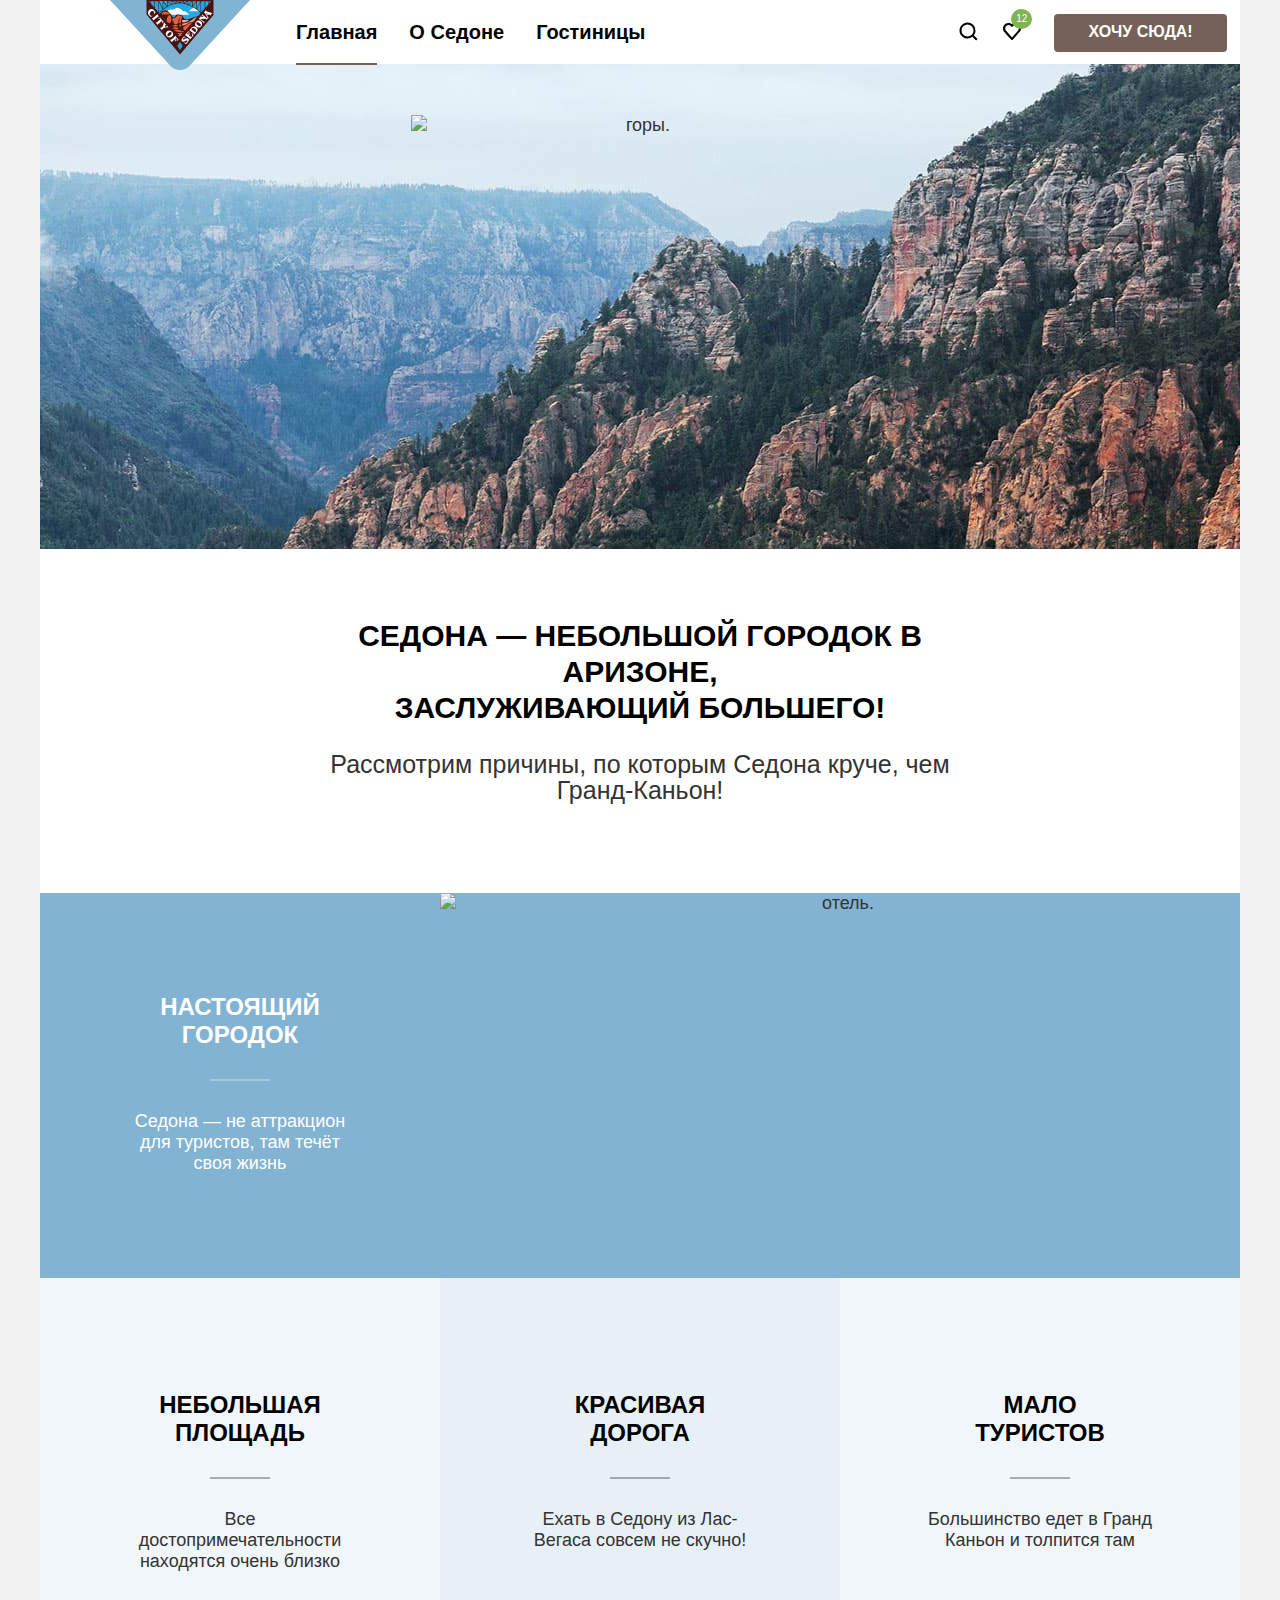
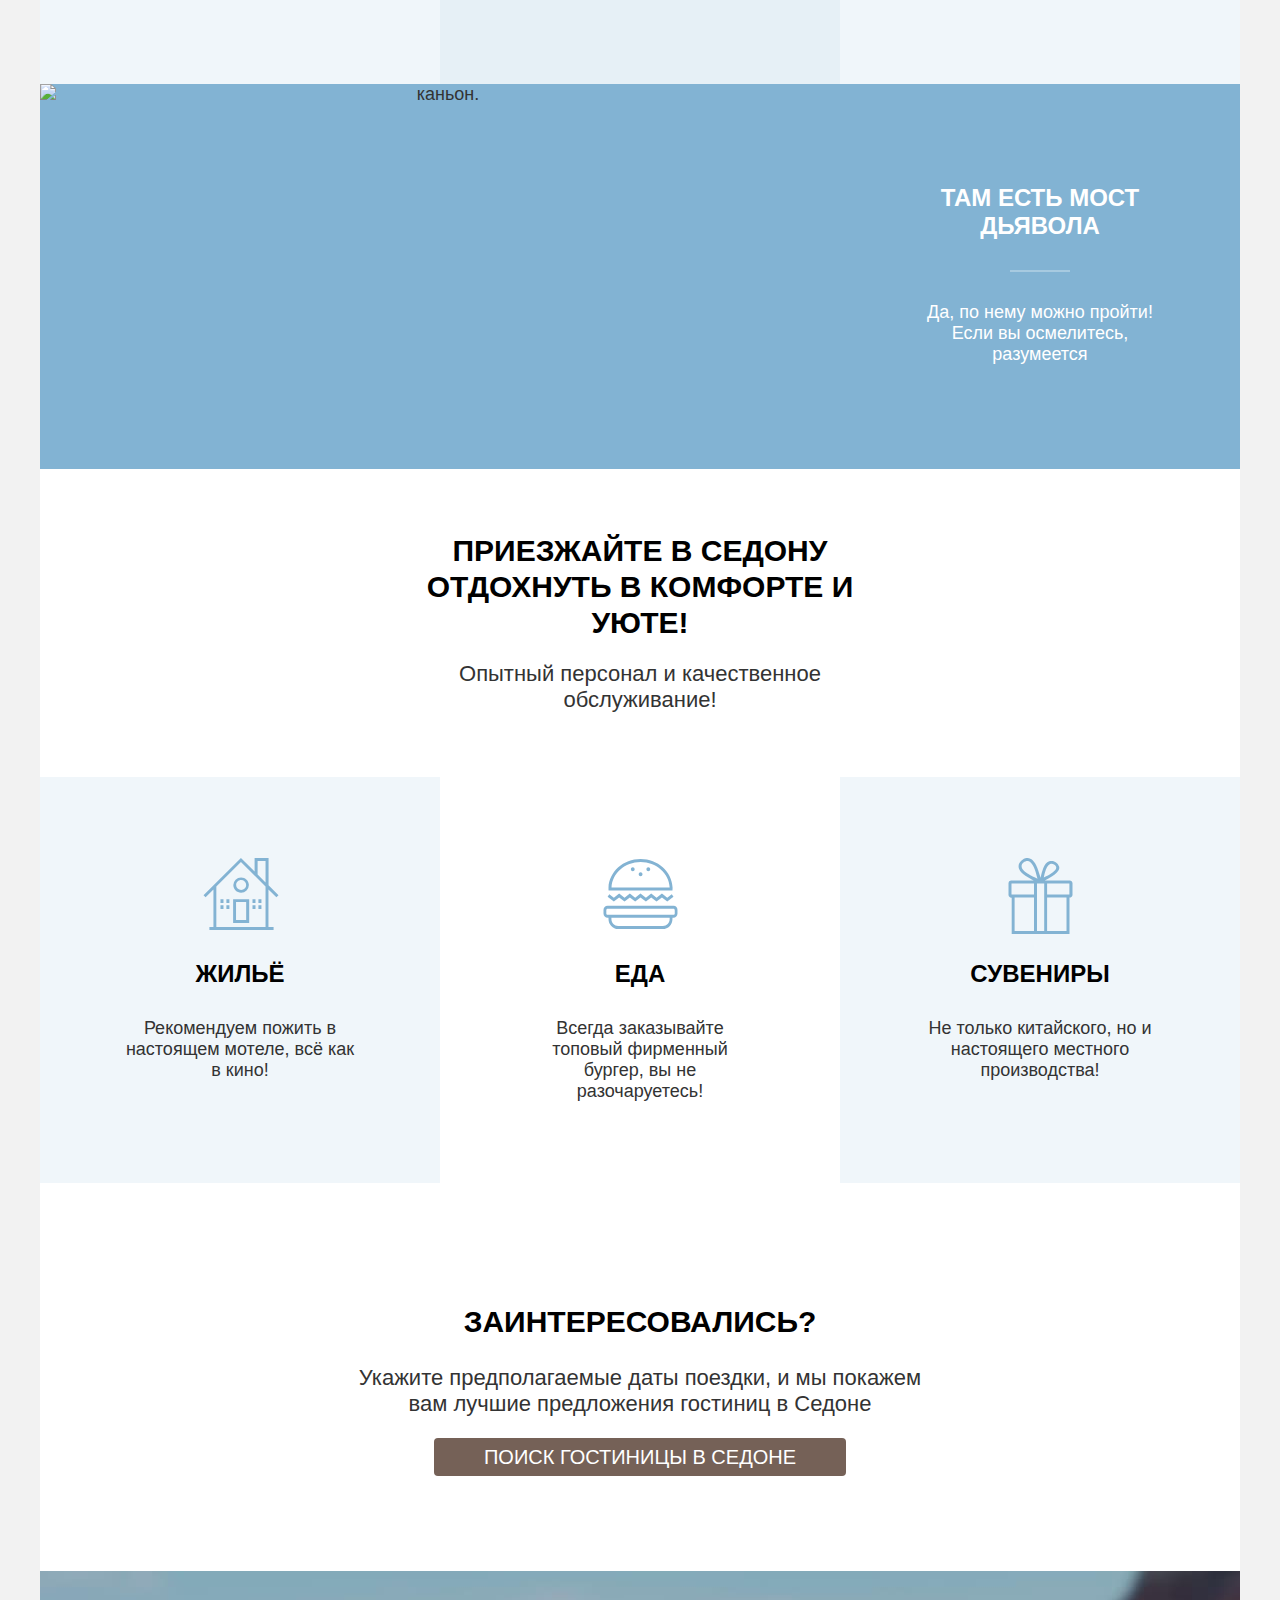
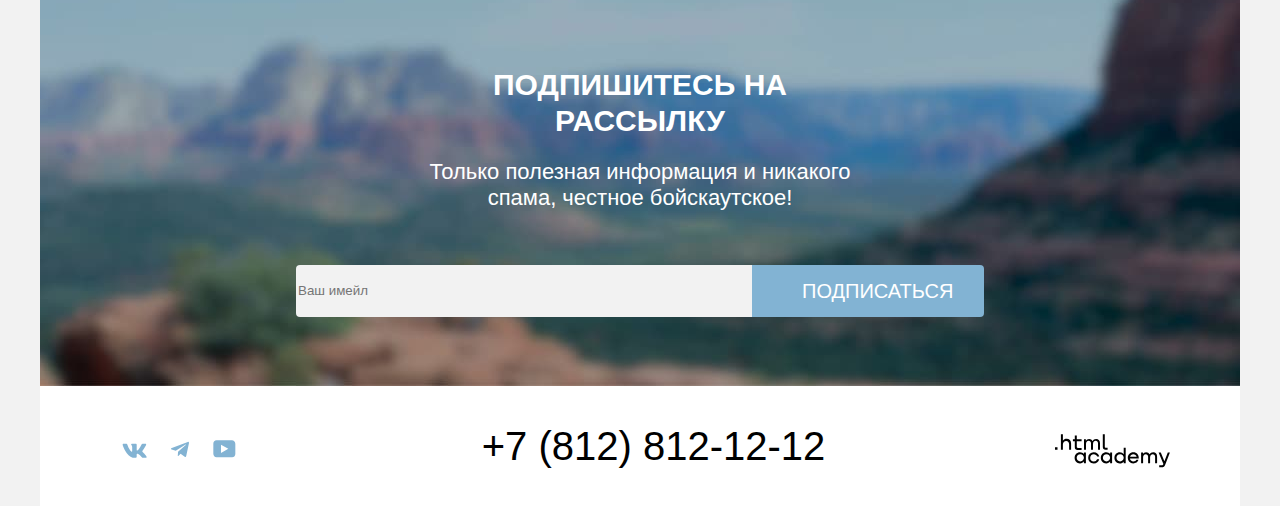
==== index.html @ 6ccff1e2 "закрывает" ====
<!DOCTYPE html>
<html lang="ru">
  <head>
    <meta charset="utf-8">
    <title>Седона</title>
    <link rel="stylesheet" href="styles/styles.css">
  </head>
  <body>
    <div class="content">
      <header class="page-header">
          <a><img class="logo" src="images/logos/logo.svg" width="140" height="70" alt="Логотип Города Седона."></a>
        <nav class="navigation">
          <ul class="navigation-list">
            <li class="navigation-items">
              <a class="navigation-link lefthand">
                Главная
              </a>
            </li>
            <li class="navigation-items">
              <a class="navigation-link" href="#">
                О Седоне
              </a>
            </li>
            <li class="navigation-items">
              <a class="navigation-link" href="catalog.html">
                Гостиницы
              </a>
            </li>
          </ul>
          <ul class="navigation-list navigation-user">
            <li class="navigation-items">
              <a class="navigation-link" href="#">
                <span class="visually-hidden">
                Поиск.
              </span>
              </a>
            </li>
            <li class="navigation-items navigation-like">
              <a class="navigation-link" href="#">
                <span class="visually-hidden">
                Лайки.
              </span>
              </a>
            </li>
            <li class="navigation-items">
              <a class="want navigation-link btn" href="#">
                Хочу сюда!
              </a>
            </li>
          </ul>
        </nav>
      </header>
      <main class="main-container main-index">
        <section class="about">
        <h1 class="visually-hidden">Добро пожаловать в "Седону"</h1>
        <img class="welcome" src="images/welcome.svg" width="458" height="352" alt="горы.">
        </section>
        <section class="advantages">
          <h2 class="visually-hidden">Преимущества</h2>
          <p class="remake">Седона — небольшой городок в Аризоне,<br>
          заслуживающий большего!</p>
          <p class="gray">Рассмотрим причины, по которым Седона круче, чем Гранд-Каньон!</p>
          <!--приемущества-->
          <ul class="advantages-list">
            <li class="advantages-item turquoise-advantages-item">
              <div class="index-image">
                <h3 class="advantages-title turquoise-advantages-title">Настоящий городок</h3>
                <p class="advantages-description turquoise-advantages-description">Седона — не аттракцион для туристов, там течёт своя жизнь</p>
              </div>
              <img class="picture" src="images/hotels/photo-1.jpg" width="800" height="385" alt="отель.">
            </li>
            <li class="advantages-item blue-advantages-item">
                <h3 class="advantages-title light-advantages-title">Небольшая площадь</h3>
                <p class="advantages-description center-advantages-description">Все достопримечательности находятся очень близко</p>
            </li>
            <li class="advantages-item center-advantages-item">
                <h3 class="advantages-title light-advantages-title">Красивая дорога</h3>
                <p class="advantages-description center-advantages-description">Ехать в Седону из Лас-Вегаса совсем не скучно!</p>
            </li>
            <li class="advantages-item blue-advantages-item">
                <h3 class="advantages-title light-advantages-title">Мало туристов</h3>
                <p class="advantages-description center-advantages-description">Большинство едет в Гранд Каньон и толпится там</p>
            </li>
            <li class="advantages-item turquoise-advantages-item">
              <img class="picture" src="images/canyon.jpg" width="800" height="385" alt="каньон.">
              <div class="index-image">
                <h3 class="advantages-title turquoise-advantages-title">Там есть мост дьявола</h3>
                <p class="advantages-description turquoise-advantages-description">Да, по нему можно пройти! Если вы осмелитесь, разумеется</p>
            </div>
            </li>
            <li class="lover-advantages-item">
                <h3 class="advantages-title lover-advantages-title">Приезжайте в Седону отдохнуть в комфорте и уюте!</h3>
                <p class="advantages-description lover-advantages-description">Опытный персонал и качественное обслуживание!</p>
            </li>
        </ul>
        <!--особенности-->
        <ul class="features">
          <li class="features-item edges-features-item">
              <h2 class="features-title">Жильё</h2>
              <p class="features-description">Рекомендуем пожить в настоящем мотеле,
                всё как в кино!</p>
          </li>
          <li class="features-item food-features-item">
              <h2 class="features-title food-features-title">Еда</h2>
              <p class="features-description food-features-description">Всегда заказывайте
                топовый фирменный бургер, вы не разочаруетесь!</p>
          </li>
          <li class="features-item edges-features-item">
              <h2 class="features-title">Сувениры</h2>
              <p class="features-description">Не только китайского,
                но и настоящего местного производства!</p>
          </li>
        </ul>
      </section>
      <!--сервис-->
      <section class="services">
        <div class="interested">
          <h2 class="services-title">Заинтересовались?</h2>
          <p class="services-text">Укажите предполагаемые даты поездки, и мы покажем вам лучшие предложения гостиниц в Седоне</p>
          <a class="services-link-botton btn" href="#">ПОИСК ГОСТИНИЦЫ В седоне</a>
        </div>
      </section>
      <section class="subscribe">
        <h2 class="subscribe-title"> Подпишитесь на рассылку</h2>
        <p class="subscribe-item">Только полезная информация и никакого спама, честное бойскаутское!</p>
        <form class="subscribe-form" action="https://echo.htmlacademy.ru/" method="post">
          <input class="box" type="email" id="email-field" name="subscribe-name" placeholder="Ваш имейл">
          <button class="button-email-btn" type="submit"><span class="email-btn-text">Подписаться</span></button>
        </form>
      </section>
      </main>
      <!--подвал-->
      <footer class="page-footer">
          <section class="footer-socials">
            <h2 class="visually-hidden">социальные сети</h2>
            <ul class="footer-socials-list">
              <li class="footer-socials-item">
                <a class="footer-socials-link" href="https://vk.com/htmlacademy">
                  <svg class="socials-icon" aria-hidden="true" focusable="false" xmlns="http://www.w3.org/2000/svg" width="25" height="15" fill="#83B3D3"><path fill-rule="evenodd" d="M24.12 1.8c.16-.54 0-.94-.8-.94H20.7c-.67 0-.98.34-1.15.73 0 0-1.33 3.2-3.22 5.27-.61.6-.9.8-1.23.8-.16 0-.41-.2-.41-.75v-5.1c0-.66-.19-.95-.74-.95H9.82c-.42 0-.67.3-.67.59 0 .62.95.76 1.04 2.51v3.8c0 .83-.15.98-.48.98-.9 0-3.06-3.2-4.34-6.88-.25-.72-.5-1-1.18-1H1.57c-.75 0-.9.34-.9.73 0 .68.89 4.07 4.14 8.55 2.17 3.06 5.23 4.72 8 4.72 1.68 0 1.88-.37 1.88-1v-2.32c0-.74.16-.88.7-.88.38 0 1.05.19 2.6 1.66 1.79 1.75 2.08 2.54 3.08 2.54h2.63c.75 0 1.12-.37.9-1.1-.23-.72-1.08-1.77-2.2-3.02-.62-.71-1.54-1.48-1.82-1.86-.39-.5-.28-.71 0-1.15 0 0 3.2-4.42 3.54-5.93Z" clip-rule="evenodd"/></svg>
                  <span class="visually-hidden">Вконтакте.</span>
                </a>
              </li>
              <li class="footer-socials-item">
                <a class="footer-socials-link" href="https://t.me/htmlacademy">
                  <svg class="socials-icon" aria-hidden="true" xmlns="http://www.w3.org/2000/svg" width="18" height="17" fill="#83B3D3"><path d="M16.79.96.84 7.1c-1.09.44-1.08 1.05-.2 1.32l4.1 1.28 9.47-5.98c.44-.27.85-.13.52.17l-7.68 6.93-.28 4.22c.41 0 .6-.2.83-.41l1.99-1.94 4.13 3.06c.77.42 1.31.2 1.5-.71l2.72-12.8c.28-1.1-.43-1.61-1.16-1.28Z"/></svg>
                  <span class="visually-hidden">Твиттер.</span>
                </a>
              </li>
              <li class="footer-socials-item">
                <a class="footer-socials-link" href="https://www.youtube.com/user/htmlacademyru">
                  <svg class="socials-icon" aria-hidden="true" xmlns="http://www.w3.org/2000/svg" width="23" height="18" fill="#83B3D3"><path d="M18.94.36H3.51C1.65.36.33 1.95.33 3.76v10.09c0 1.91 1.32 3.5 3.18 3.5h15.65c1.64 0 3.17-1.59 3.17-3.4V3.76c-.22-1.8-1.53-3.4-3.39-3.4ZM7.99 12.89V4.82l7.34 4.04-7.34 4.03Z"/></svg>
                  <span class="visually-hidden">Youtube.</span>
                </a>
              </li>
            </ul>
          </section>
          <section class="footer-contacts">
            <h2 class="visually-hidden">Контакты</h2>
            <address class="footer-contacts-phone-address">
              <a class="footer-contacts-phone" href="tel:+78128121212">+7 (812) 812-12-12</a>
            </address>
            <a class="footer-contacts-link" href="https://htmlacademy.ru/">
              <svg class="footer-logo" aria-hidden="true xmlns="http://www.w3.org/2000/svg" width="115" height="34" fill="#000"><path d="M0 13.26v2.6h2.5v-2.6H0Zm11.6-8.4c-1.6 0-2.8.7-3.6 1.7h-.1V.36h-2v15.5h2v-5.3c0-2.1 1.3-3.6 3.3-3.6 1.8 0 2.9 1.4 2.9 3.2v5.7h2v-6.1c.1-3-1.8-4.9-4.5-4.9Zm15 .3h-4.8v-3.7h-2v3.8h-1.9v2h1.9v6c0 1.7 1 2.7 2.7 2.7h4.1v-2h-3.7c-.7 0-1.1-.4-1.1-1.1v-5.7h4.8v-2Zm14.5-.2c-1.6 0-2.9.8-3.5 2.1h-.1c-.6-1.2-1.8-2.1-3.4-2.1-1.4 0-2.5.8-3.1 1.8h-.1v-1.6H29v10.6h2v-5.4c0-2 1-3.5 2.6-3.5 1.5 0 2.4 1 2.4 2.6v6.3h2v-5.6c0-2.4 1.4-3.3 2.6-3.3 1.5 0 2.4 1 2.4 2.6v6.3h2v-6.5c.1-2.5-1.4-4.3-3.9-4.3Zm6.7 8.1c0 1.7 1 2.7 2.8 2.7h2v-2h-1.7c-.7 0-1.1-.4-1.1-1.1V.36h-2v12.7Zm-18.9 7c-.9-1.1-2.2-1.8-3.9-1.8-3.1 0-5.4 2.3-5.4 5.6s2.3 5.6 5.4 5.6c1.8 0 3-.8 3.8-1.9h.1v1.6h2v-10.6h-2v1.5Zm-3.6 7.4c-2.2 0-3.6-1.6-3.6-3.6s1.4-3.6 3.6-3.6 3.6 1.6 3.6 3.6c0 1.9-1.4 3.6-3.6 3.6Zm18.9-5.1c-.5-2.4-2.6-4.1-5.4-4.1a5.4 5.4 0 0 0-5.6 5.6c0 3.1 2.2 5.6 5.6 5.6 2.8 0 4.9-1.8 5.4-4.2h-2.1a3.4 3.4 0 0 1-3.3 2.3c-2.2 0-3.6-1.6-3.6-3.6s1.4-3.6 3.6-3.6c1.6 0 2.8 1 3.3 2.2h2.1v-.2Zm10.9-2.3c-.9-1.1-2.2-1.8-3.9-1.8-3.1 0-5.4 2.3-5.4 5.6s2.3 5.6 5.4 5.6c1.8 0 3-.8 3.8-1.9h.1v1.6h2v-10.6h-2v1.5Zm-3.6 7.4c-2.2 0-3.6-1.6-3.6-3.6s1.4-3.6 3.6-3.6 3.6 1.6 3.6 3.6c0 1.9-1.5 3.6-3.6 3.6Zm17.2-7.3c-.9-1.1-2.2-1.9-3.9-1.9-3.1 0-5.4 2.3-5.4 5.6s2.2 5.6 5.4 5.6c1.7 0 3-.8 3.8-1.8h.1v1.5h2v-15.4h-2v6.4Zm-3.6 7.3c-2.2 0-3.6-1.6-3.6-3.6s1.4-3.6 3.6-3.6 3.6 1.6 3.6 3.6c-.1 2-1.5 3.6-3.6 3.6Zm13.2-9.2c-3.3 0-5.5 2.5-5.5 5.6 0 3 2.1 5.6 5.5 5.6 2.5 0 4.5-1.3 5.2-3.6h-2.1c-.5 1-1.6 1.6-3 1.6-1.9 0-3.3-1.3-3.4-2.9h8.8c.2-3.6-2-6.3-5.5-6.3Zm0 1.9c1.7 0 3 1 3.3 2.6h-6.5c.3-1.5 1.5-2.6 3.2-2.6Zm19.9-1.9c-1.6 0-2.9.8-3.6 2h-.1c-.6-1.2-1.8-2-3.4-2-1.4 0-2.5.7-3.1 1.8v-1.5h-1.9v10.6h2v-5.4c0-2 1-3.4 2.6-3.5 1.5 0 2.4 1 2.4 2.6v6.3h2v-5.6c0-2.4 1.4-3.3 2.6-3.3 1.5 0 2.4 1 2.4 2.6v6.3h2v-6.5c.1-2.6-1.4-4.4-3.9-4.4Zm11.2 9.1-3.6-8.9h-2.2l4.8 11.6c-.3.9-.7 1.2-1.7 1.2h-2.5v2h2.5c1.8 0 2.8-.8 3.5-2.6l4.7-12.2h-2.1l-3.4 8.9Z"/></svg>
            </a>
          </section>
      </footer>
      <div class="modal-container modal-container-close">
        <div class="modal modal-auth">
          <button class="modal-close-button">
            <span class="visually-hidden">Закрыть</span>
          </button>
          <section class="modal-content">
            <h2 class="modal-title">поиск гостиницы в Седоне</h2>
            <form class="modal-reservation" action="https://echo.htmlacademy.ru/" method="post">
                <label class="label-field" for="field-entry">Дата заезда:</label>
                <input class="field-date" id="field-entry" type="text" placeholder="поле ввода">
                <span class="date-text error">Мы не можем отправить вас в прошлое.</span>
                <label class="label-field" for="field-exit">Дата выезда:</label>
                <input class="field-date" id="field-exit" type="text" placeholder="поле ввода">
                <span class="date-text">На эти даты есть свободные номера. Пока есть.</span>
                <label class="label-field" for="big-quantity">Взрослые:</label>
                <div class="button-modal-btn big">
                  <button class="button-minus button-quantity" type="button">
                    <svg class="minus" xmlns="http://www.w3.org/2000/svg" width="14" height="2" fill="rgba(117, 97, 87, 0.3)" viewBox="0 0 14 2"><path d="M0 0v2h14V0H0Z"/></svg>
                  </button>
                  <input class="big-quantity quantity" id="big-quantity" type="number" name="big-quantity" value="2">
                  <button class="button-plus button-quantity" type="button">
                    <svg class="plus" xmlns="http://www.w3.org/2000/svg" width="14" height="14" fill="rgba(117, 97, 87, 0.3)" viewBox="0 0 14 14"><path d="M14 6H8V0H6v6H0v2h6v6h2V8h6V6Z"/></svg>
                  </button>
                </div>
                <span class="form-label">
                  <label class="label-children" for="children-quantity">
                    <span class="kids">Дети:</span>
                    <button class="tooltip-toggle" type="button" aria-labelledby="tooltip-label-date">
                      <svg class="tooltip-icon" xmlns="http://www.w3.org/2000/svg" width="2" height="12" fill="#fff" viewBox="0 0 2 12"><path fill-rule="evenodd" d="M0 0h2v2H0V0Zm2 12H0V3h2v9Z" clip-rule="evenodd"/></svg>
                    </button>
                    <span class="tooltip-text" role="tooltip" id="tooltip-label-date">
                      Укажите количество детей, которые будут с вами, возраст которых от 6 до 18 лет. Дети до 6 лет размещаются бесплатно.
                    </span>
                   </label>
                </span>
                <div class="button-modal-btn children">
                  <button class="button-minus button-quantity" type="button">
                    <svg class=" button-minus minus" xmlns="http://www.w3.org/2000/svg" width="14" height="2" fill="rgba(117, 97, 87, 0.3)" viewBox="0 0 14 2"><path d="M0 0v2h14V0H0Z"/></svg>
                  </button>
                  <input class="children-quantity quantity" id="children-quantity" type="number" name="children-quantity" value="2">
                  <button class="button-plus button-quantity" type="button">
                    <svg class="plus" xmlns="http://www.w3.org/2000/svg" width="14" height="14" fill="rgba(117, 97, 87, 0.3)" viewBox="0 0 14 14"><path d="M14 6H8V0H6v6H0v2h6v6h2V8h6V6Z"/></svg>
                  </button>
                </div>
                <button type="submit" class="button-modal">Найти</button>
            </form>
          </section>
        </div>
      </div>
    </div>
  </body>
</html>
---- styles/styles.css ----
@font-face {
  font-family: "PT Sans";
  font-style: normal;
  font-weight: 400;
  src: url(/fonts/ptsans-400.woff2) format("woff2");
  font-display: swap;
}
@font-face {
  font-family: "PT Sans";
  font-style: normal;
  font-weight: 700;
  src: url(/fonts/ptsans-700.woff2) format("woff2");
  font-display: swap;
}
html {
  height: 100%;
}
body {
  height: 100%;
  margin: 0;
  padding: 0;
  font-family: "PT Sans", sans-serif;
  font-size: 22px;
  line-height: 26px;
  align-items: center;
  color: #333333;
  background-color: #F2F2F2;
}
.visually-hidden {
  position: absolute;
  width: 1px;
  height: 1px;
  margin: -1px;
  padding: 0;
  border: 0;
  clip: rect(0 0 0 0);
  overflow: hidden;
}
.content {
  background-color: #ffffff;
  width: 1200px;
  margin: 0 auto;
  display: flex;
  flex-direction: column;
  min-height: 100%;
}
/*навигация*/
.page-header {
  display: flex;
  height: 64px;
}
.logo {
  cursor: pointer;
  margin-left: 70px;
  margin-right: 30px;
  position: relative;
}
.navigation {
  display: flex;
  flex-wrap: wrap;
}
.navigation-list {
  list-style: none;
  display: flex;
  margin: 0;
  padding: 0;
  min-width: 339px;
  height: 64px;
}
.navigation-user {
  margin-left: 285px;
  min-width: 268px;
}
.navigation-user .navigation-link {
  min-width: 12px;
  min-height: 22px;
}
.navigation-user .navigation-items:nth-child(1) .navigation-link {
  background-image: url("../images/icons/search.svg");
  background-repeat: no-repeat;
  background-position: center;
}
.navigation-user .navigation-items:nth-child(2) .navigation-link {
  background-image: url("../images/icons/heart.svg");
  background-repeat: no-repeat;
  background-position: center;
}
.navigation-user .navigation-items:nth-child(1) .navigation-link:hover {
  background-color: fuchsia;
}
.navigation-user .navigation-items:nth-child(2) .navigation-link:hover {
  background-repeat: repeat;
}
.navigation-link {
  position: relative;
  display: block;
  padding: 20px 16px;
  font-size: 20px;
  line-height: 24px;
  font-weight: 700;
  color: #000000;
  text-decoration: none;
  cursor: pointer;
}
.lefthand::before {
  content: "";
  position: absolute;
  right: 16px;
  left: 16px;
  bottom: -1px;
  border-bottom: 2px solid #756257;
}
.navigation-items {
  position: relative;
}
.navigation-like::before {
  content: "12";
  position: absolute;
  padding: 5px;
  bottom: 35px;
  right: 2px;
  background-color: #7DB54F;
  border-radius: 50%;
  color: #ffffff;
  font-size: 10px;
  line-height: 10px;
  z-index: 1;
}
.want {
  margin-left: 20px;
  margin-top: 14px;
  margin-bottom: 14px;
  font-size: 16px;
  line-height: 20px;
  text-transform: uppercase;
  color: #ffffff;
  background-color: #756157;
  padding: 8px 34px;
  border-radius: 4px;
  cursor: pointer;
}
.btn:hover,
.btn:focus {
  background-color: rgba(97, 80, 72, 1);
}
.btn:active {
  background-color: rgba(117, 97, 87, 1);
}
.btn:disabled {
  background-color: rgba(229, 229, 229, 1);
}
/*меню*/
.main-container {
  flex-grow: 1;
}
.main-index {
  font-size: 18px;
  line-height: 21px;
  text-align: center;
}
.about {
  background-image: url("../images/background/background.jpg");
  background-repeat: no-repeat;
  background-size: 100%  auto;
  background-color: #82B3D3;
  height: 485px;
}
.welcome {
  display: block;
  margin: 0 auto;
  padding-top: 51px;
  padding-bottom: 25px;
}
.about::after {
  content: "";
  background-image: url("../images/level.svg");
  background-repeat: no-repeat;
  display: block;
  background-size: 100% auto;
  height: 57px;
  bottom: -1px;
}
/*приемущества*/
.remake {
  width: 620px;
  margin-left: auto;
  margin-right: auto;
  margin-top: 69px;
  margin-bottom: 25px;
  font-size: 30px;
  line-height: 36px;
  font-weight: 700;
  color: #000000;
  text-transform: uppercase;
}
.gray {
  width: 651px;
  margin-left: auto;
  margin-right: auto;
  margin-bottom: 90px;
  font-size: 25px;
  line-height: 26px;
}
/*список*/
.advantages-list {
  margin-top: 21px;
  display: flex;
  justify-content: space-between;
  flex-wrap: wrap;
  margin: 0;
  padding: 0;
  list-style: none;
}
.advantages-item {
  width: 400px;
  min-height: 385px;
}
.advantages-description {
  margin: 0;
}
.index-image {
  width: 230px;
  margin: 100px 85px;
}
.center-advantages-description {
  padding-left: 85px;
  padding-right: 85px;
  padding-bottom: 112.5px;
}
.advantages-title {
  margin: 0;
  font-size: 24px;
  line-height: 28px;
  text-transform: uppercase;
}
.light-advantages-title {
  padding-top: 112.5px;
  padding-left: 112.5px;
  padding-right: 112.5px;
  color: #000000;
}
.turquoise-advantages-title::after {
  display: block;
  content: "";
  width: 60px;
  margin: 0 auto;
  margin-top: 30px;
  margin-bottom: 30px;
  border-bottom: 2px solid rgba(255, 255, 255, 0.3);
}
.light-advantages-title::after {
  display: block;
  content: "";
  width: 60px;
  margin: 0 auto;
  margin-top: 30px;
  margin-bottom: 30px;
  border-bottom: 2px solid rgba(0, 0, 0, 0.3);
}
.center-advantages-title {
  color: #000000;
  padding-top: 112.5px;
  padding-left: 112.5px;
  padding-right: 112.5px;
}
.turquoise-advantages-item {
  display: flex;
  width: 1200px;
  background-color: #82B3D3;
}
.turquoise-advantages-title {
  color: #ffffff;
}
.turquoise-advantages-description {
  color: #ffffff;
}
.blue-advantages-item {
  background-color: rgba(131, 179, 211, 0.12);
}
.center-advantages-item {
  background-color: rgba(131, 179, 211, 0.2);
}
.lover-advantages-item {
  background-color: #ffffff;
  width: 505px;
  margin-left: auto;
  margin-right: auto;
}
.lover-advantages-title {
  color: #000000;
  font-size: 30px;
  line-height: 36px;
  margin-top: 64px;
  margin-bottom: 20px;
  text-transform: uppercase;
}
.lover-advantages-description {
  font-size: 22px;
  line-height: 26px;
  width: 490px;
  margin-top: 20px;
  margin-bottom: 64px;
  margin-left: auto;
  margin-right: auto;
}
/*особености*/
.features {
  display: flex;
  margin: 0;
  padding: 0;
  list-style: none;
}
.features-item {
  background-position: 50% 81px;
  background-repeat: no-repeat;
  width: 400px;
  min-height: 385px;
}
.features-title {
  width: 230px;
  margin-top: 183px;
  margin-bottom: 30px;
  margin-left: auto;
  margin-right: auto;
}
.features-description {
  width: 230px;
  margin-left: auto;
  margin-right: auto;
  margin-top: 30px;
  margin-bottom: 81px;
}
.edges-features-item:nth-child(1) {
  background-image: url("../images/icons/Advantage-icon.svg");
  background-color: rgba(131, 179, 211, 0.12);
}
.food-features-item {
  background-image: url("../images/icons/Advantage-icon1.svg");
}
.edges-features-item:nth-child(3) {
  background-image: url("../images/icons/Advantage-icon-2.svg");
  background-color: rgba(131, 179, 211, 0.12);
}
.features-title {
  font-size: 24px;
  line-height: 28px;
  color: #000000;
  text-transform: uppercase;
}
.food-features-item {
  background-color: #ffffff;
}
/*сервис*/
.services {
  padding-top: 96px;
  padding-bottom: 96px;
}
.services-title {
  font-size: 30px;
  line-height: 36px;
  color: #000000;
  text-transform: uppercase;
}
.interested {
  width: 592px;
  margin: 0 auto;
}
.services-text {
  font-size: 22px;
  line-height: 26px;
}
.services-link-botton {
  border-radius: 4px;
  font-size: 20px;
  line-height: 36px;
  color: #ffffff;
  background-color: #756157;
  text-decoration: none;
  text-transform: uppercase;
  padding: 8px 50px;
  cursor: pointer;
}
.subscribe {
  background-image: url("../images/background/background-1.jpg");
  background-size: 100% auto;
  background-repeat: no-repeat;
  background-color: #82B3D3;
  height: 415px;
  text-align: center;
}
.subscribe-title {
  width: 404px;
  padding-top: 96px;
  margin-left: auto;
  margin-right: auto;
  padding-bottom: 20px;
  margin-top: 0;
  margin-bottom: 0;
  font-size: 30px;
  line-height: 36px;
  color: #ffffff;
  text-transform: uppercase;
}
.subscribe-item {
  width: 475px;
  margin-top: 0;
  margin-left: auto;
  margin-right: auto;
  margin-bottom: 54px;
  font-size: 22px;
  line-height: 26px;
  color: #ffffff;
}
.subscribe-form {
  display: flex;
  flex-direction: row;
  justify-content: center;
}
.box {
  width: 452px;
  border: none;
  border-radius: 4px 0 0 4px;
}
.button-email-btn {
  width: 232px;
  padding: 8px 50px;
  border: none;
  border-radius: 0 4px 4px 0;
  font-size: 20px;
  line-height: 36px;
  text-transform: uppercase;
  background-color: #82B3D3;
  color: #ffffff;
  cursor: pointer;
}
.button-email-btn:hover,
.accomodation-btn:hover,
.button:hover,
.button-email-btn:focus,
.accomodation-btn:focus,
.button:focus {
  background-color: rgba(104, 162, 202, 1);
}
.button-email-btn:active,
.accomodation-btn:active,
.button:active {
background-color: rgba(130, 179, 211, 1);
}
.button-email-btn:disabled,
.accomodation-btn:disabled,
.button:disabled {
  background-color: rgba(229, 229, 229, 1);
}
/*подвал*/
.page-footer {
  display: flex;
  justify-content: space-between;
  width: 1200px;
  height: 120px;
  background-color: #ffffff;
  color: #000000;
  list-style: none;
}
.footer-socials-list {
  display: flex;
  width: 142px;
  list-style: none;
  margin-left: 70px;
  margin-right: 41.5px;
  margin-top: 40px;
  margin-bottom: 35px;
  padding: 0;
}
.footer-socials-item {
  max-width: 48px;
  max-height: 40px;
  padding: 12px;
}
.footer-socials-link {
  font-size: 18px;
  line-height: 21px;
  color: #000000;
  text-decoration: none;

}
.footer-socials-link:hover .socials-icon,
.footer-socials-link:focus .socials-icon {
  fill: #68A2CA;
}
.footer-socials-link:active .socials-icon {
  fill: rgba(104, 162, 202, 0.3);
}
.footer-contacts {
  display: flex;
  background-color: #ffffff;
  color: #000000;
  margin-top: 40px;
  margin-bottom: 35px;
  text-align: center;
}
.footer-contacts-phone {
  font-style: normal;
  font-size: 40px;
  line-height: 40px;
  text-decoration: none;
  text-align: center;
  color: #000000;
}
.footer-contacts-phone:hover {
  color: #756157;
}
.footer-contacts-phone:focus {
  color: #756157
}
.footer-contacts-phone:active {
  color: rgba(117, 97, 87, 0.3);
}
.footer-contacts-phone-address {
  width: 720px;
  margin-right: 41.5px;
}
.footer-logo {
  display: flex;
  align-items: center;
  width: 115px;
  margin-right: 70px;
  margin-top: 8.5px;
}
.footer-contacts-link:hover .footer-logo,
.footer-contacts-link:focus .footer-logo {
  fill: #756157;
}
.footer-contacts-link:active .footer-logo {
  fill: rgba(117, 97, 87, 0.3);
}
/*каталог*/
.main-inner {
  font-size: 18px;
  line-height: 21px;
}
/*таблица*/
.accommodations {
  background-image: url("../images/background/background-filter.jpg");
  background-repeat: no-repeat;
  background-size: cover;
  background-color: #82B3D3;
  font-size: 18px;
  line-height: 23px;
  color: #ffffff;
  height: 412px;
}
.inner-header-title {
  margin-top: 0;
  font-size: 60px;
  line-height: 78px;
  font-weight: 700;
  padding-top: 35px;
  margin-bottom: 8px;
  margin-left: 70px;
}
.accomodations-filter {
  display: flex;
}
.accomodation-filter-list {
  list-style: none;
  padding-left: 0;
  margin-top: 32px;
}
.choose {
  list-style: none;
  padding: 0;
  margin: 0;
  margin-top: 56px;
}
.accomodations-filter-group {
  min-width: 151px;
  height: 157px;
  border: none;
  margin: 0;
  padding: 0;
  margin-right: 70px;

}
.infrastructure {
  margin-right: 70px;
  padding: 0;
}
.housing {
  margin-right: 140px;
  padding: 0;
}
.cost {
  min-width: 288px;
}
.accomodation-filter-item {
  padding: 0;
  margin-bottom: 16px;
}
.breadcrumbs {
  padding: 0;
}
.breadcrumbs-item {
  min-width: 114px;
  margin-left: 70px;
  margin-top: 8px;
  font-size: 16px;
  line-height: 21px;
  list-style: none;
  display: block;
}
.homeward:hover {
  fill: rgba(255, 255, 255, 0.6);
}
.homeward:focus {
  fill: rgba(255, 255, 255, 1);
}
.homeward:active {
  fill: rgba(255, 255, 255, 0.3);
}
.homeward {
  text-decoration: none;
  margin-right: 0;
  padding: 0;
}
.forward {
  margin-right: 10.8px;
  margin-left: 11.3px;
}
.hotels:hover {
  color: rgba(255, 255, 255, 0.6);
}
.hotels:focus {
  color: rgba(255, 255, 255, 1);
}
.hotels:active {
  color: rgba(255, 255, 255, 0.3);
}
.variety {
  margin-top: 40px;
  width: 1060px;
  height: 160px;
  margin-left: 70px;
  margin-right: 70px;
  margin-bottom: 70px;
}
.control {
  position: relative;
  display: block;
}

/* чекбокс */
.control-mark {
  position: absolute;
  left: 0;
  width: 20px;
  height: 20px;
  border-radius: 4px;
  background-color: #ffffff;
}
.control:hover {
  color: rgba(255, 255, 255, 0.6);
}
.control:hover .control-mark {
  background-color: rgba(255, 255, 255, 0.6);
}
.control:active {
  color: rgba(255, 255, 255, 0.3);
}
.control:active .control-mark {
  background-color: rgba(255, 255, 255, 0.3);
}

.control-input:focus + .control-mark {
  outline: 3px solid #83B3D3;
}
.control-input:disabled + .control-mark {
  color: lightgray;
}
.control-input[type="checkbox"]:checked + .control-mark::before,
.control-input[type="checkbox"]:checked + .control-mark::after {
  position: absolute;
  top: 5px;
  left: 4px;
  min-width: 12.2px;
  height: 10px;
  background-image: url("../images/icons/check.svg");
  background-repeat: no-repeat;
  background-position: center;
  content: "";
}
/*радиокнопки*/
.control-input[type="radio"] + .control-mark {
  border-radius: 50%;
}
.control-label {
  margin-left: 36px;
}
.control-input[type="radio"]:checked + .control-mark::before {
  position: absolute;
  top: 5px;
  left: 5px;
  width: 10px;
  height: 10px;
  background-color: rgba(63, 94, 114, 1);
  border-radius: 50%;
  content: "";
}
.breadcrumbs-link {
  width: 73px;
  text-decoration: none;
  color: #ffffff;
}
.accomodations-filter-title {
  font-size: 20px;
  line-height: 24px;
  padding: 0;
}
.accomodation-btn {
  color: #ffffff;
  font-size: 16px;
  line-height: 20px;
  font-weight: 700;
  background-color: #82B3D3;
  text-transform: uppercase;
  text-align: center;
  padding: 8px 50px;
  margin-bottom: 32px;
  border: none;
  border-radius: 4px;
  box-sizing: border-box;
  width: 191px;
  font-family: "PT Sans";
}
.accomodation-btn-reset {
  color: #ffffff;
  font-size: 16px;
  line-height: 20px;
  font-weight: 700;
  text-transform: uppercase;
  background-color: transparent;
  text-align: center;
  padding: 8px 50px;
  border: none;
  border-radius: 4px;
  font-family: "PT Sans";
  width: 191px;

}
.accomodation-btn-reset:hover {
  background-color: transparent;
  color: rgba(255, 255, 255, 0.6);
}
.accomodation-btn-reset:focus {
  border: 3px solid #83B3D3;
  border-radius: 4px;
  color: #ffffff;
}
.accomodation-btn-reset:active,
.accomodation-btn-reset:disabled {
  border-radius: 4px;
  color: rgba(255, 255, 255, 1);
}
/* параметры */
.range-wrapper-inputs {
  display: flex;
  justify-content: space-between;
  margin-top: 32px;
  margin-bottom: 44px;
}
.range-label {
  position: relative;
}
.range-input {
  padding: 12px 20px;
  background-color: #F2F2F2;
  font-weight: 700;
  font-size: 18px;
  border: none;
  box-sizing: border-box;
  outline: none;
}
.range-input-till {
  border-radius: 4px 0 0 4px;
  width: 143px;
}
.range-input-next {
  display: flex;
  width: 143px;
  border-radius: 0 4px 4px 0;
}
.input-text {
  position: absolute;
  right: 20px;
  top: 12px;
  line-height: 24px;
  color: rgba(0, 0, 0, 0.3);
}
.range-scale {
  position: relative;
  width: 288px;
  background-color: rgba(255, 255, 255, 0.3);
}
.range-bar {
  border: 4px solid #ffffff;
  display: flex;
  align-items: center;
}
.rangle-toggle {
  width: 20px;
  height: 20px;
  border-radius: 5px;
  border: none;
  background-color: #ffffff;
}
.toggle-min {
  position: absolute;
  left: 0;
}
.toggle-max {
position: absolute;
left: 214.5px;
}
.range-input::-webkit-outer-spin-button,
.range-input::-webkit-inner-spin-button {
  appearance: none;
  margin: 0;
}
.range-input:hover {
  background-color: rgba(230, 230, 230, 1);
}
.range-input:focus {
  background-color: rgba(230, 230, 230, 1);
  border: 3px solid rgba(131, 179, 211, 1);
}
.rangle-toggle:focus {
  outline: 3px solid rgba(131, 179, 211, 1);
}
.rangle-toggle:active {
  outline: 2px solid rgba(131, 179, 211, 1);
  }

/*поиск*/
.search-result {
  display: flex;
  justify-content: space-between;
  width: 1060px;
  height: 49px;
  margin-top: 50px;
  margin-bottom: 40px;
  margin-left: 70px;
  margin-right: 70px;
}
.search-result .button-cards {
  width: 48px;
  height: 48px;
  margin-right: 8px;
}
.search-result .button-cards:last-child {
  margin-right: 0;
}
.search-result-title {
  margin-right: auto;
  width: 338px;
  margin-top: 6.8px;
  margin-bottom: 6.8px;
  font-size: 30px;
  line-height: 36px;
  font-weight: 700;
  color: #000000;
  text-transform: uppercase;
}
.select-control {
  appearance: none;
  border: 2px solid #e5e5e5;
  background-image: url("../images/icons/arrow.svg");
  background-repeat: no-repeat;
  background-position: right 20px center;
  margin-right: 70px;
  width: 292px;
  border-radius: 4px;
  padding: 12px 20px;
  padding-right: 40px;
  height: 49px;
  font-size: 18px;
  line-height: 21px;
  color: #333333;
}
.select-control:hover,
.select-control:focus {
  border-color: #68A2CA;
}
.select-control:active {
  border-color: #3F5E72;
}
.select-control:disabled {
  border-color: rgba(0, 0, 0, 0.3);
  color: rgba(0, 0, 0, 0.3);
}
.tile {
  background-image: url("../images/icons/tile.svg");
  background-repeat: no-repeat;
  background-position: center;
  border: 2px solid rgba(0, 0, 0, 1);
  border-radius: 4px;
}
.tile:hover,
.tile:active,
.open:hover,
.open:active,
.list:hover,
.list:active {
  border: 2px solid rgba(0, 0, 0, 1);
}
.tile:focus,
.open:focus,
.list:focus {
  border: 2px solid rgba(104, 162, 202, 1);
}
.open {
  background-image: url("../images/icons/open.svg");
  background-repeat: no-repeat;
  background-position: center;
  border: 2px solid rgba(229, 229, 229, 1);
  border-radius: 4px;
}
.list {
  background-image: url("../images/icons/list.svg");
  background-repeat: no-repeat;
  background-position: center;
  border: 2px solid rgba(229, 229, 229, 1);
  border-radius: 4px;
}
/*список гостиниц*/
.search-result-list {
  display: grid;
  grid-template-columns: repeat(3, 340px);
  gap: 20px;
  width: 1060px;
  margin: 0 auto;
  margin-bottom: 40px;
  padding: 0;
  list-style: none;
}
.search-result-item {
  display: grid;
  grid-template-rows: 212px min-content auto min-content min-content;
  grid-template-columns: 140px 140px;
  column-gap: 20px;
  border-radius: 4px;
  padding-left: 20px;
  padding-right: 20px;
  margin-top: 20px;
  margin-bottom: 20px;
}
.search-result-card {
  grid-column: 1 / 3;
}
.search-result-hotel {
  width: 300px;
  grid-column: 1 / 3;
  margin-top: 16px;
  margin-bottom: 0;
  font-size: 24px;
  line-height: 28px;
  font-weight: 700;
  color: #000000;
}
.search-result-desc,
.button-search-result,
.stars {
  grid-column: 1 / 2;
  margin-top: 16px;
  margin-bottom: 0;
}
.search-result-price,
.button,
.button-pressed,
.rating-text {
  grid-column: 2/3;
  margin-top: 16px;
  margin-bottom: 0;
}
.search-result-price {
  width: 140px;
  font-size: 18px;
  line-height: 21px;
  text-align: right;
  color: #333333;
}
.button-search-result {
  width: 88px;
  padding: 8px 26px;
  border-radius: 4px;
  font-size: 16px;
  line-height: 20px;
  font-weight: 700;
  text-align: center;
  color: #ffffff;
  text-transform: uppercase;
  background-color: #756157;
  text-decoration: none;
  font-family: "PT Sans";
}
.button {
  width: 140px;
  border: none;
  border-radius: 4px;
  font-size: 16px;
  line-height: 21px;
  font-weight: 700;
  text-align: center;
  color: #ffffff;
  background-color: #82B3D3;
  text-transform: uppercase;
}
.button-pressed {
  width: 140px;
  border: none;
  border-radius: 4px;
  font-size: 16px;
  line-height: 21px;
  font-weight: 700;
  text-align: center;
  color: #ffffff;
  background-color: #7DB54F;
  text-transform: uppercase;
  font-family: "PT Sans";
}
.button-pressed:hover,
.button-pressed:focus {
  background-color: rgba(108, 158, 66, 1);
}
.button-pressed:active {
  background-color: rgba(125, 181, 79, 1);
}
.button-pressed:disabled {
  background-color: rgba(229, 229, 229, 1);
}
.rating-text {
  font-size: 16px;
  line-height: 20px;
  text-align: right;
  padding: 9px 22px;
  border-radius: 4px;
  width: 96px;
  color: #333333;
  background-color: #F2F2F2;
  text-transform: uppercase;
}
.star-2 {
  background-image: url("../images/icons/star.svg");
  background-repeat: repeat-x;
  background-position: 0;
  width: 45px;
}
.star-3 {
  background-image: url("../images/icons/star.svg");
  background-repeat: repeat-x;
  background-position: 0;
  width: 70px;
}
.star-4 {
  background-image: url("../images/icons/star.svg");
  background-repeat: repeat-x;
  background-position: 0 50%;
  width: 95px;
}

/* пагинация */
.pagination {
  margin: 0;
  padding: 0;
  background-color: #ffffff;
}
.pagination-row {
  display: flex;
  gap: 8px;
  margin-top: 80px;
  margin-bottom: 40px;
  margin-left: 70px;
  width: 1060px;
}
.pagination-item {
  width: 60px;
  height: 60px;
  text-align: center;
  list-style: none;
}
.pagination-link {
  display: block;
  box-sizing: border-box;
  font-size: 20px;
  line-height: 36px;
  font-weight: 700;
  color: #ffffff;
  background-color: #82B3D3;
  border-radius: 4px;
  text-decoration: none;
  padding: 11px 23px;
  height: 60px;
}
.pagination-link:hover,
.pagination-link:focus  {
  background-color: rgba(104, 162, 202, 1);
  box-shadow: inset 0 0 0 1px #82b3d3;
}
.pagination-link:active {
  background-color: rgba(130, 179, 211, 1);
  color: rgba(255, 255, 255, 0.3)
}
.pagination-current {
  display: block;
  box-sizing: border-box;
  font-size: 20px;
  line-height: 36px;
  font-weight: 700;
  border-radius: 4px;
  color: #000000;
  background-color: #F2F2F2;
  text-decoration: none;
  padding: 11px 23px;
}
.end {
  padding: 11px 18px;
}
.main-subscribe {
  background-color: #ffffff;
  height: 415px;
  text-align: center;
}
.main-subscribe-caption {
  width: 404px;
  padding-top: 96px;
  margin-left: auto;
  margin-right: auto;
  margin-bottom: 20px;
  font-size: 30px;
  line-height: 36px;
  color: #000000;
  text-transform: uppercase;
}
.main-subscribe-text {
  width: 475px;
  margin-top: 20px;
  margin-left: auto;
  margin-right: auto;
  margin-bottom: 54px;
  font-size: 22px;
  line-height: 26px;
}
.subscribe-form {
  display: flex;
  flex-direction: row;
  justify-content: center;
}
.box {
  width: 452px;
  border: none;
  border-radius: 4px 0 0 4px;
  background-color: #F2F2F2;
}
.button-email-btn {
  width: 232px;
  padding: 8px 50px;
  border: none;
  border-radius: 0 4px 4px 0;
  font-size: 20px;
  line-height: 36px;
  text-transform: uppercase;
  background-color: #82B3D3;
  color: #ffffff;
}
/*модальное окно*/
.modal-container {
  position: fixed;
  z-index: 1;
  top: 0;
  left: 0;
  display: flex;
  width: 100%;
  height: 100%;
  background-color: rgba(0, 0, 0, 0.8);
}
.modal-container-close {
  display: none;
}
.modal {
  position: relative;
  margin: auto;
  padding-top: 64px;
  padding-left: 70px ;
  padding-right: 70px;
  padding-bottom: 64px;
  background-color:rgba(255, 255, 255, 1);
}
.modal-auth {
  width: 577px;
  height: 448px;
  border-radius: 30px;
}
.modal-close-button {
  position: absolute;
  padding: 0;
  top: 64px;
  right: 52px;
  width: 52px;
  height: 52px;
  background-color:#F2F2F2;
  border: none;
  background-image: url("../images/icons/close.svg");
  background-repeat: no-repeat;
  background-position: center;
  cursor: pointer;
  border-radius: 50%;

}
.modal-close-button:hover {
  background-color: #E6E6E6;
}
.modal-close-button:focus {
  background-color: #E6E6E6;
  outline: 3px solid #83B3D3;
}
.modal-close-button:active {
  background-color: #E6E6E6;
  opacity: 30%;
  outline: none;
}
.modal-title {
  margin-bottom: 64px;
  font-weight: 700;
  font-size: 30px;
  line-height: 36px;
  text-transform: uppercase;
}
.modal-reservation {
  display: grid;
  width: 577px;
  grid-template-columns: 137px 110px 88px 1fr 110px;
}
.label-field {
  display: flex;
  align-items: center;
  grid-column: 1/2;
  font-size: 20px;
  font-weight: 700;
  line-height: 24px;
  color: #000000;
}
.field-date:placeholder-shown {
  opacity: 60%;
}
.field-date:hover {
  background-color: rgba(230, 230, 230, 1);
}
.field-date:focus {
  background-color: rgba(230, 230, 230, 1);
  outline: 3px solid rgba(131, 179, 211, 1);
  border: none;
}
.field-date:active {
  background-color: rgba(242, 242, 242, 1);
  outline: 2px solid rgba(0, 0, 0, 1);
}
.date-text {
  display: block;
  padding: 0 20px;
  margin-bottom: 23px;
  grid-column: 2/6;
  font-size: 16px;
  line-height: 21px;
}
.error {
  color: rgba(255, 87, 87, 1);
}
.form-label {
  display: grid;
  grid-column: 4/5;
  position: relative;
}
.label-children {
  display: grid;
  grid-template-columns: 49px 26px;
  gap: 10px;
  align-items: center;

}
.kids {
  display: grid;
  box-sizing: border-box;
  font-weight: 700;
  width: 49px;
  padding-left: 0;

}
.tooltip-toggle {
  display: grid;
  width: 26px;
  border: none;
  background: transparent;
  padding: 0;
  margin: 0;
}
.tooltip-icon {
  padding: 7px 12px;
  border-radius: 50%;
  background-color: #83B3D3;
}
.tooltip-text {
  padding: 15px 18px 18px 22px;
  background-color: #333333;
  color: #ffffff;
  font-size: 16px;
  line-height: 20px;
  font-weight: 400;
  border-radius: 10px;
  width: 216px;
  display: none;
  position: absolute;
  top: 50px;
  left: -57.5px;

}
.tooltip-text::before {
  content: "";
  width: 19px;
  height: 9px;
  background-image: url("../images/icons/tooltip.svg");
  background-repeat: no-repeat;
  background-position: center;
  top: -9px;
  left: 120px;
  position: absolute;
}
.tooltip-toggle:hover + .tooltip-text,
.tooltip-toggle:focus + .tooltip-text {
display: block;
}
.field-date {
  display: block;
  grid-column: 2/6;
  font-size: 18px;
  line-height: 24px;
  font-weight: 700;
  padding: 12px 20px;
  margin-bottom: 4px;
  color: #000000;
  background: #F2F2F2 url("../images/icons/data.svg") center right 22px no-repeat;
  border: none;
  font-family: "PT Sans", sans-serif;
  border-radius: 4px;
  position: relative;
}

.button-modal-btn {
  display: flex;
  width: 110px;
  background-color: #F2F2F2;
  border-radius: 4px;
}
.button-quantity {
  display: flex;
  justify-content: center;
  align-items: center;
  width: 40px;
  height: 48px;
  padding: 0;
  background-color: #F2F2F2;
  border: none;
  border-radius: 4px;
  fill: rgba(117, 97, 87, 0.3);
}
.minus {
  width: 20px;
  height: 20px;
  padding: 14px 10px;
}

.plus {
  width: 20px;
  height: 20px;
  padding: 14px 10px;
}
.plus:hover,
.minus:hover {
  fill: #000000;
}
.plus:focus,
.minus:focus,
.button-quantity:focus {
  fill: #000000;
  outline: 3px solid #82B3D3;
  z-index: 1;
}
.plus:active,
.minus:active {
  fill: rgba(117, 97, 87, 0.3);
  outline: none;
}
.quantity {
  min-width: 11px;
  height: 20px;
  border: none;
  font-size: 18px;
  padding: 14px 10px;
  background-color: #F2F2F2;
  line-height: 20px;
  text-align: center;
  outline: none;
}
.button-modal {
  grid-column: 1/6;
  padding: 18px;
  margin-top: 48px;
  border-radius: 10px;
  font-size: 20px;
  line-height: 24px;

  background-color: #83B3D3;
  color: rgba(255, 255, 255, 1);
  border: none;
  cursor: pointer;
}
.button-modal:hover {
  background-color: rgba(104, 162, 202, 1);
}
.button-modal:focus {
  background-color: rgba(104, 162, 202, 1);
}
.button-modal:active {
  color: rgba(255, 255, 255, 0.3);
  background-color: rgba(104, 162, 202, 1);
}
.children-quantity::-webkit-outer-spin-button,
.children-quantity::-webkit-inner-spin-button,
.big-quantity::-webkit-outer-spin-button,
.big-quantity::-webkit-inner-spin-button {
  appearance: none;
  margin: 0;
}
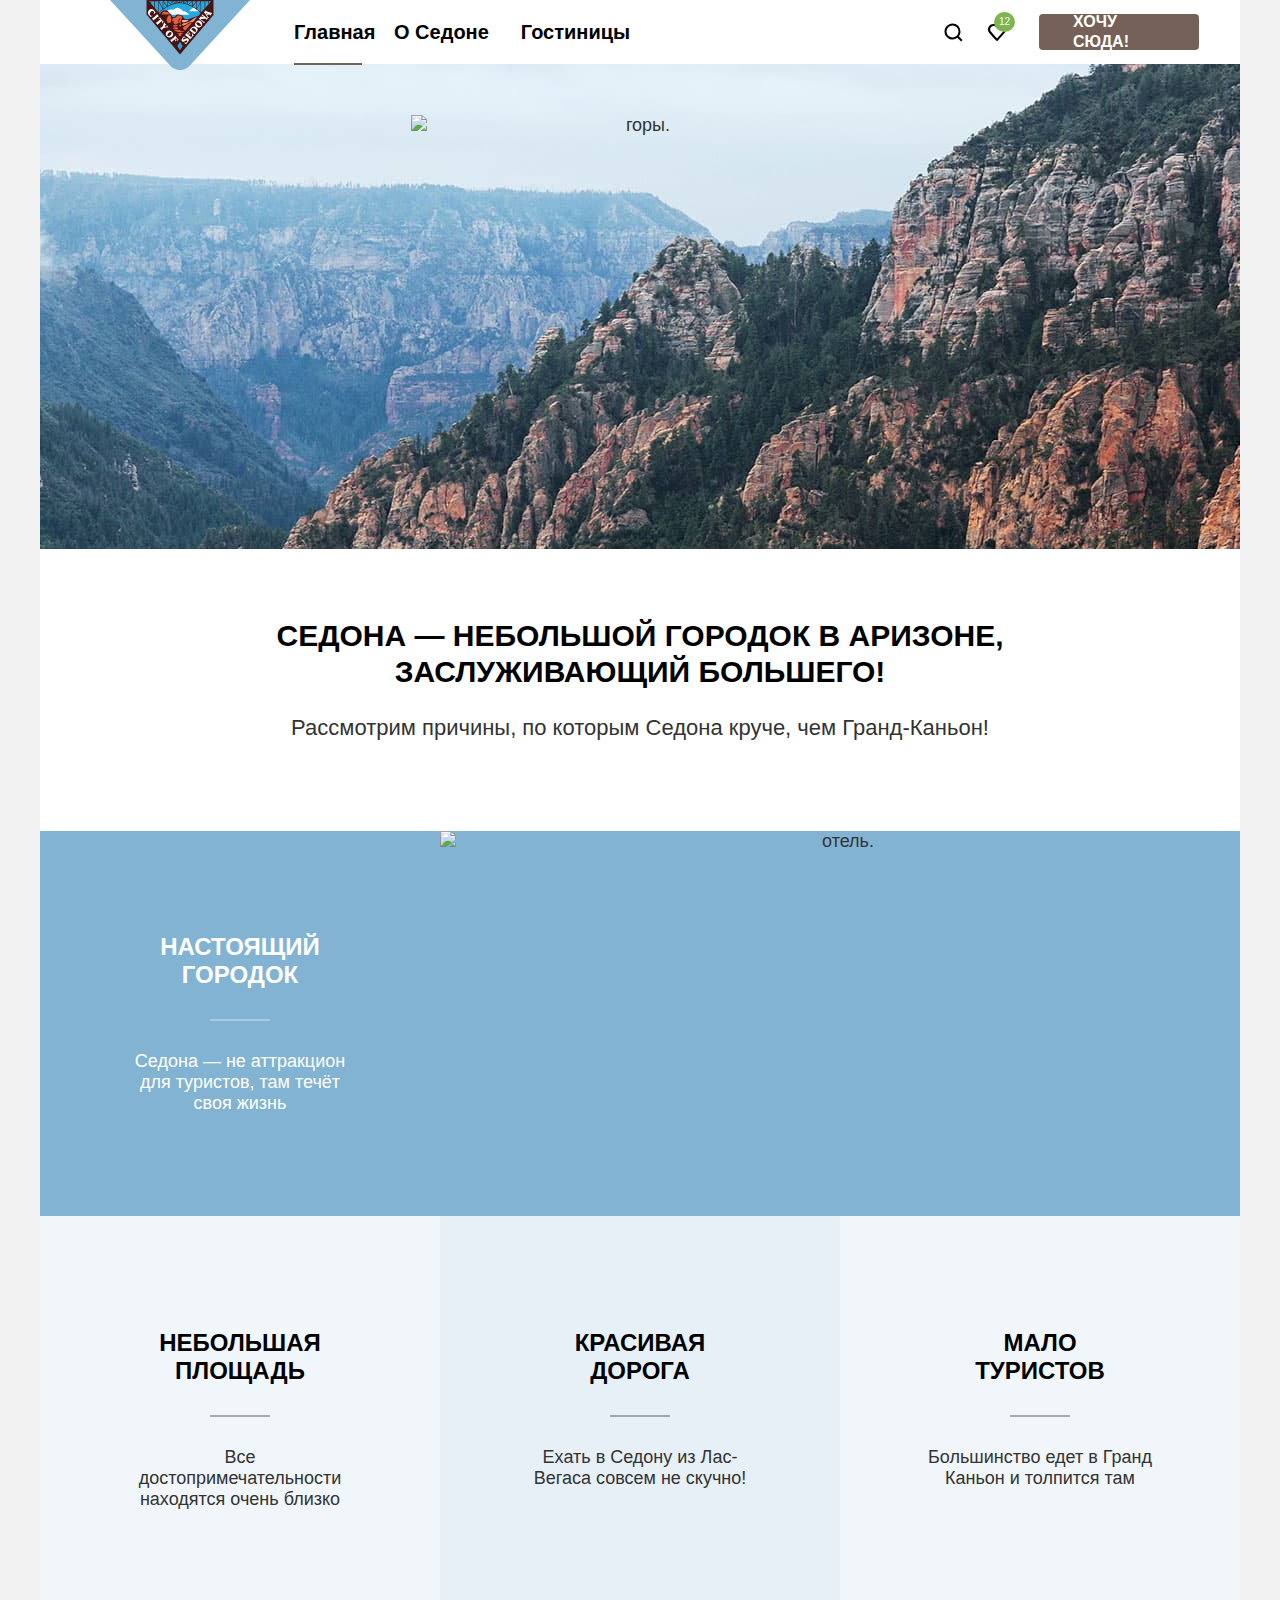
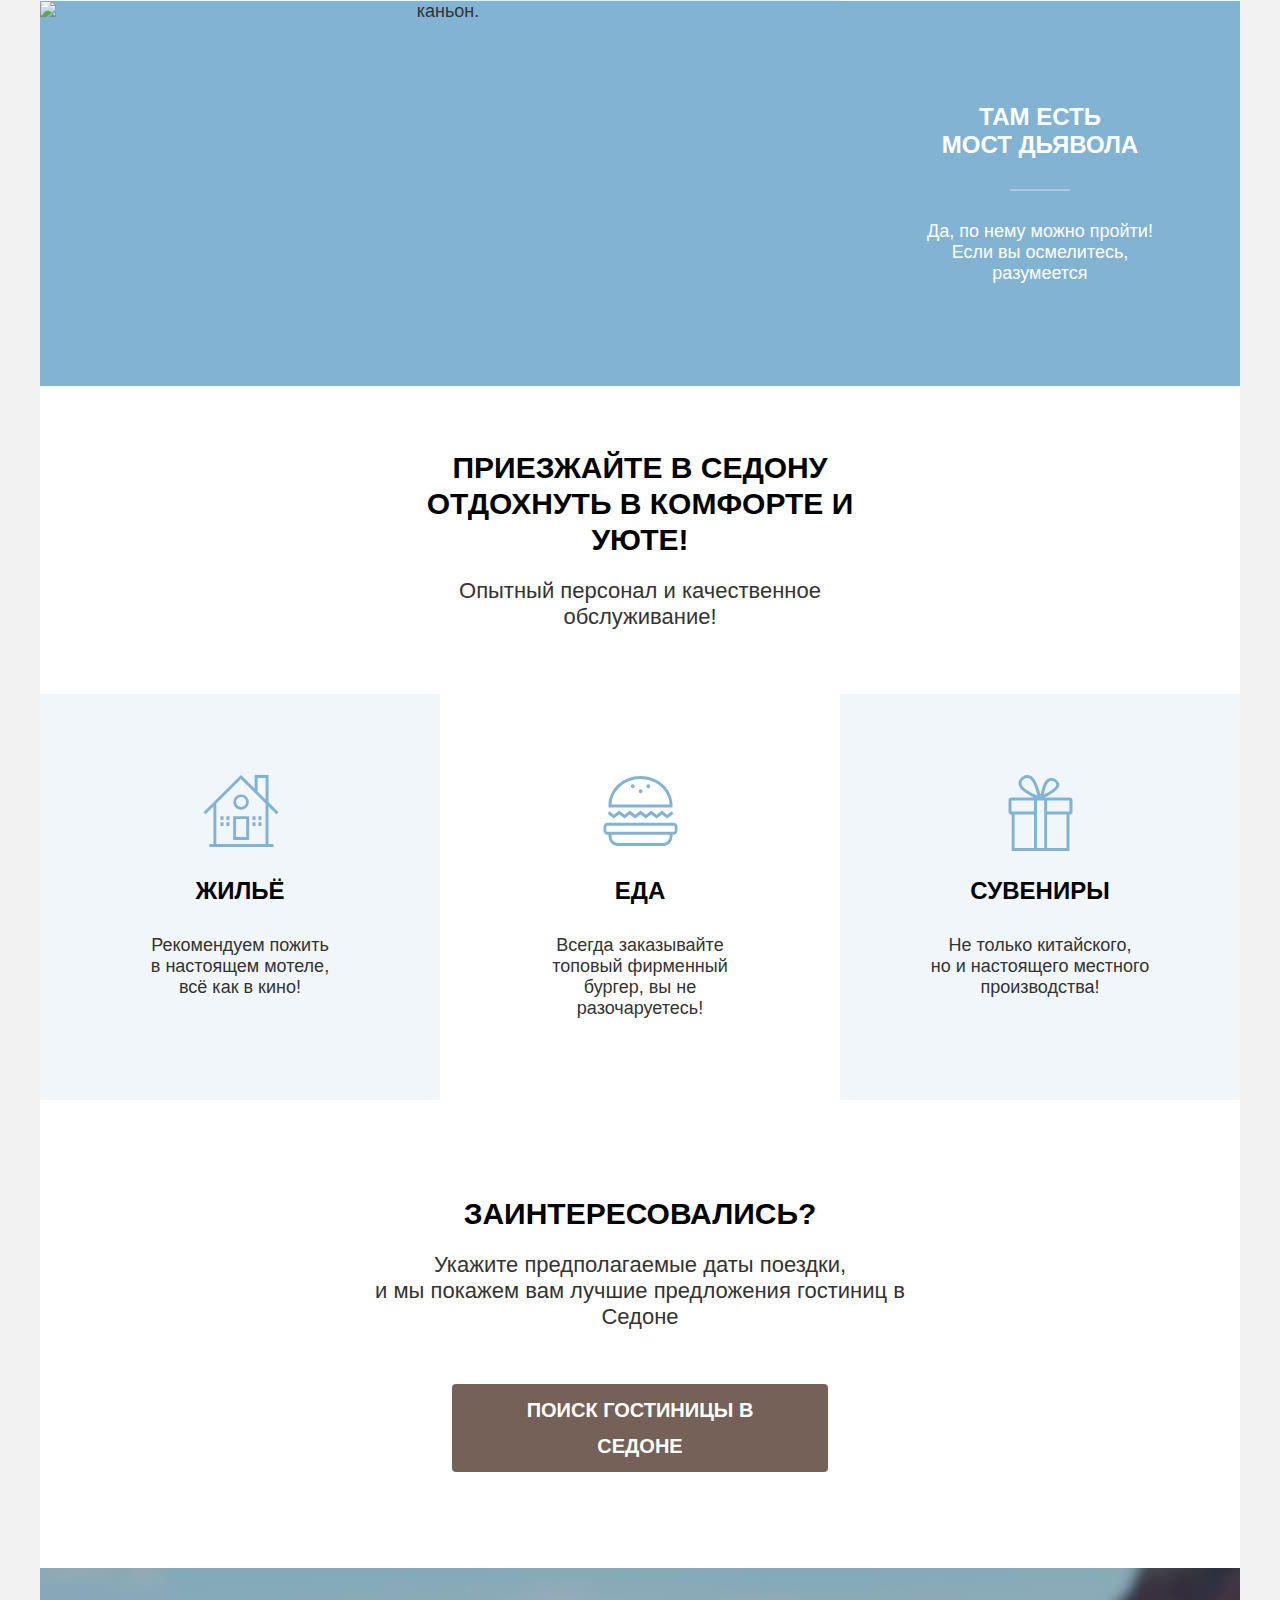
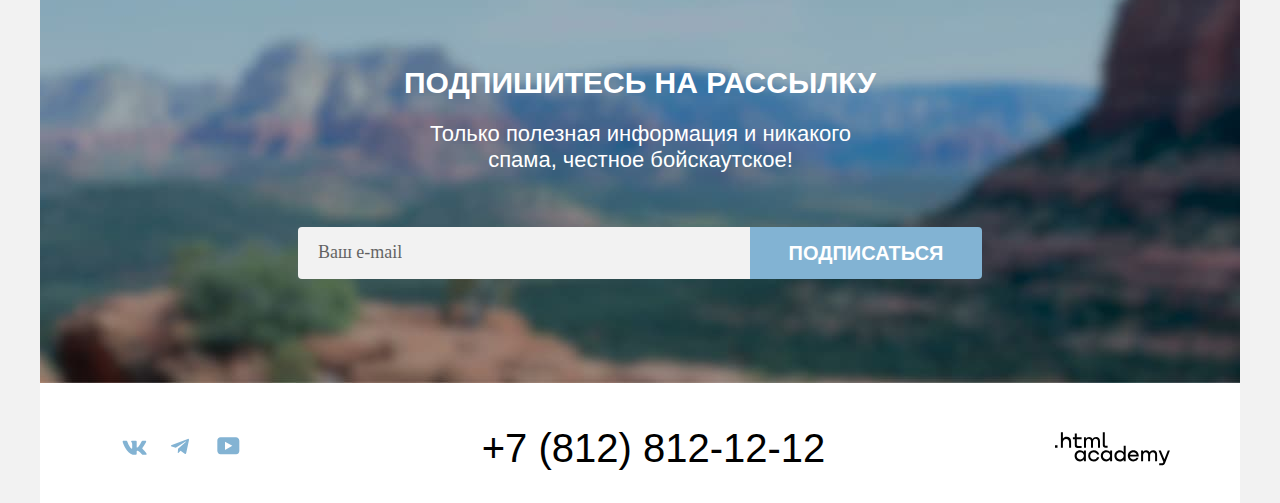
==== commit 793b6755: "заполняет в пиксель перфект модальное окно" ====
--- a/index.html
+++ b/index.html
@@ -84,7 +84,7 @@
             <li class="advantages-item turquoise-advantages-item">
               <img class="picture" src="images/canyon.jpg" width="800" height="385" alt="каньон.">
               <div class="index-image">
-                <h3 class="advantages-title turquoise-advantages-title">Там есть мост дьявола</h3>
+                <h3 class="advantages-title turquoise-advantages-title">Там есть<br> мост дьявола</h3>
                 <p class="advantages-description turquoise-advantages-description">Да, по нему можно пройти! Если вы осмелитесь, разумеется</p>
             </div>
             </li>
@@ -97,17 +97,17 @@
         <ul class="features">
           <li class="features-item edges-features-item">
               <h2 class="features-title">Жильё</h2>
-              <p class="features-description">Рекомендуем пожить в настоящем мотеле,
+              <p class="features-description">Рекомендуем пожить<br> в настоящем мотеле,<br>
                 всё как в кино!</p>
           </li>
           <li class="features-item food-features-item">
               <h2 class="features-title food-features-title">Еда</h2>
-              <p class="features-description food-features-description">Всегда заказывайте
+              <p class="features-description food-features-description">Всегда заказывайте<br>
                 топовый фирменный бургер, вы не разочаруетесь!</p>
           </li>
           <li class="features-item edges-features-item">
               <h2 class="features-title">Сувениры</h2>
-              <p class="features-description">Не только китайского,
+              <p class="features-description">Не только китайского,<br>
                 но и настоящего местного производства!</p>
           </li>
         </ul>
@@ -116,7 +116,7 @@
       <section class="services">
         <div class="interested">
           <h2 class="services-title">Заинтересовались?</h2>
-          <p class="services-text">Укажите предполагаемые даты поездки, и мы покажем вам лучшие предложения гостиниц в Седоне</p>
+          <p class="services-text">Укажите предполагаемые даты поездки,<br> и мы покажем вам лучшие предложения гостиниц в Седоне</p>
           <a class="services-link-botton btn" href="#">ПОИСК ГОСТИНИЦЫ В седоне</a>
         </div>
       </section>
@@ -124,8 +124,8 @@
         <h2 class="subscribe-title"> Подпишитесь на рассылку</h2>
         <p class="subscribe-item">Только полезная информация и никакого спама, честное бойскаутское!</p>
         <form class="subscribe-form" action="https://echo.htmlacademy.ru/" method="post">
-          <input class="box" type="email" id="email-field" name="subscribe-name" placeholder="Ваш имейл">
-          <button class="button-email-btn" type="submit"><span class="email-btn-text">Подписаться</span></button>
+          <input class="box" type="email" id="email-field" name="subscribe-name" placeholder="Ваш e-mail">
+          <button class="button-email-btn btn" type="submit"><span class="email-btn-text">Подписаться</span></button>
         </form>
       </section>
       </main>
@@ -172,11 +172,11 @@
           <section class="modal-content">
             <h2 class="modal-title">поиск гостиницы в Седоне</h2>
             <form class="modal-reservation" action="https://echo.htmlacademy.ru/" method="post">
-                <label class="label-field" for="field-entry">Дата заезда:</label>
-                <input class="field-date" id="field-entry" type="text" placeholder="поле ввода">
+                <label class="label-field" for="field-entry">Дата Заезда:</label>
+                <input class="field-date" id="field-entry" type="text" placeholder="27 апреля 2020">
                 <span class="date-text error">Мы не можем отправить вас в прошлое.</span>
-                <label class="label-field" for="field-exit">Дата выезда:</label>
-                <input class="field-date" id="field-exit" type="text" placeholder="поле ввода">
+                <label class="label-field" for="field-exit">Дата Выезда:</label>
+                <input class="field-date" id="field-exit" type="text" placeholder="1 сентября 2023">
                 <span class="date-text">На эти даты есть свободные номера. Пока есть.</span>
                 <label class="label-field" for="big-quantity">Взрослые:</label>
                 <div class="button-modal-btn big">
--- a/styles/styles.css
+++ b/styles/styles.css
@@ -2,14 +2,14 @@
   font-family: "PT Sans";
   font-style: normal;
   font-weight: 400;
-  src: url(/fonts/ptsans-400.woff2) format("woff2");
+  src: url(../fonts/ptsans-400.woff2) format("woff2");
   font-display: swap;
 }
 @font-face {
   font-family: "PT Sans";
   font-style: normal;
   font-weight: 700;
-  src: url(/fonts/ptsans-700.woff2) format("woff2");
+  src: url(../fonts/ptsans-700.woff2) format("woff2");
   font-display: swap;
 }
 html {
@@ -52,7 +52,7 @@
 .logo {
   cursor: pointer;
   margin-left: 70px;
-  margin-right: 30px;
+  margin-right: 28px;
   position: relative;
 }
 .navigation {
@@ -70,26 +70,22 @@
 .navigation-user {
   margin-left: 285px;
   min-width: 268px;
-}
-.navigation-user .navigation-link {
-  min-width: 12px;
-  min-height: 22px;
 }
 .navigation-user .navigation-items:nth-child(1) .navigation-link {
   background-image: url("../images/icons/search.svg");
   background-repeat: no-repeat;
   background-position: center;
+  width: 20px;
+  height: 20px;
+  padding: 22px 12px;
 }
 .navigation-user .navigation-items:nth-child(2) .navigation-link {
   background-image: url("../images/icons/heart.svg");
   background-repeat: no-repeat;
   background-position: center;
-}
-.navigation-user .navigation-items:nth-child(1) .navigation-link:hover {
-  background-color: fuchsia;
-}
-.navigation-user .navigation-items:nth-child(2) .navigation-link:hover {
-  background-repeat: repeat;
+  width: 20px;
+  height: 20px;
+  padding: 22px 12px;
 }
 .navigation-link {
   position: relative;
@@ -101,6 +97,11 @@
   color: #000000;
   text-decoration: none;
   cursor: pointer;
+}
+.lefthand {
+  box-sizing: border-box;
+  width: 100px;
+  font-family: inherit;
 }
 .lefthand::before {
   content: "";
@@ -117,8 +118,8 @@
   content: "12";
   position: absolute;
   padding: 5px;
-  bottom: 35px;
-  right: 2px;
+  bottom: 32px;
+  right: 4px;
   background-color: #7DB54F;
   border-radius: 50%;
   color: #ffffff;
@@ -127,6 +128,8 @@
   z-index: 1;
 }
 .want {
+  width: 92px;
+  height: 20px;
   margin-left: 20px;
   margin-top: 14px;
   margin-bottom: 14px;
@@ -178,11 +181,11 @@
   display: block;
   background-size: 100% auto;
   height: 57px;
-  bottom: -1px;
+  background-position: -1px;
 }
 /*приемущества*/
 .remake {
-  width: 620px;
+  min-width: 620px;
   margin-left: auto;
   margin-right: auto;
   margin-top: 69px;
@@ -194,11 +197,11 @@
   text-transform: uppercase;
 }
 .gray {
-  width: 651px;
+  min-width: 651px;
   margin-left: auto;
   margin-right: auto;
   margin-bottom: 90px;
-  font-size: 25px;
+  font-size: 22px;
   line-height: 26px;
 }
 /*список*/
@@ -213,14 +216,14 @@
 }
 .advantages-item {
   width: 400px;
-  min-height: 385px;
+  height: 385px;
 }
 .advantages-description {
   margin: 0;
 }
 .index-image {
   width: 230px;
-  margin: 100px 85px;
+  margin: 102px 85px;
 }
 .center-advantages-description {
   padding-left: 85px;
@@ -360,6 +363,7 @@
   line-height: 36px;
   color: #000000;
   text-transform: uppercase;
+  margin: 0;
 }
 .interested {
   width: 592px;
@@ -368,11 +372,17 @@
 .services-text {
   font-size: 22px;
   line-height: 26px;
+  margin-top: 20px;
 }
 .services-link-botton {
   border-radius: 4px;
+  width: 276px;
+  margin-left: 108px;
+  margin-right: 108px;
+  margin-top: 54px;
   font-size: 20px;
   line-height: 36px;
+  font-weight: 700;
   color: #ffffff;
   background-color: #756157;
   text-decoration: none;
@@ -389,8 +399,8 @@
   text-align: center;
 }
 .subscribe-title {
-  width: 404px;
-  padding-top: 96px;
+  min-width: 404px;
+  padding-top: 97px;
   margin-left: auto;
   margin-right: auto;
   padding-bottom: 20px;
@@ -399,12 +409,13 @@
   font-size: 30px;
   line-height: 36px;
   color: #ffffff;
+  font-weight: 700;
   text-transform: uppercase;
 }
 .subscribe-item {
   width: 475px;
   margin-top: 0;
-  margin-left: auto;
+  margin-left: 363px;
   margin-right: auto;
   margin-bottom: 54px;
   font-size: 22px;
@@ -417,17 +428,31 @@
   justify-content: center;
 }
 .box {
-  width: 452px;
+  width: 448px;
+  height: 50px;
   border: none;
   border-radius: 4px 0 0 4px;
+  position: relative;
+}
+.box[type=email]::placeholder {
+  position: absolute;
+  font-family: "PT Sans";
+  font-size: 18px;
+  line-height: 24px;
+  color: rgba(0, 0, 0, 1);
+  opacity: 60%;
+  top: 15px;
+  left: 20px;
 }
 .button-email-btn {
   width: 232px;
+  height: 52px;
   padding: 8px 50px;
   border: none;
   border-radius: 0 4px 4px 0;
   font-size: 20px;
   line-height: 36px;
+  font-weight: 700;
   text-transform: uppercase;
   background-color: #82B3D3;
   color: #ffffff;
@@ -444,7 +469,7 @@
 .button-email-btn:active,
 .accomodation-btn:active,
 .button:active {
-background-color: rgba(130, 179, 211, 1);
+  background-color: rgba(130, 179, 211, 1);
 }
 .button-email-btn:disabled,
 .accomodation-btn:disabled,
@@ -476,6 +501,9 @@
   max-height: 40px;
   padding: 12px;
 }
+.footer-socials-item:nth-child(3) {
+  padding-left: 16px;
+}
 .footer-socials-link {
   font-size: 18px;
   line-height: 21px;
@@ -499,6 +527,8 @@
   text-align: center;
 }
 .footer-contacts-phone {
+  display: block;
+  padding-top: 5px;
   font-style: normal;
   font-size: 40px;
   line-height: 40px;
@@ -539,6 +569,14 @@
   line-height: 21px;
 }
 /*таблица*/
+.variety {
+  margin-top: 41px;
+  width: 1060px;
+  height: 160px;
+  margin-left: 70px;
+  margin-right: 70px;
+  margin-bottom: 70px;
+}
 .accommodations {
   background-image: url("../images/background/background-filter.jpg");
   background-repeat: no-repeat;
@@ -550,12 +588,11 @@
   height: 412px;
 }
 .inner-header-title {
-  margin-top: 0;
+  margin: 0;
   font-size: 60px;
   line-height: 78px;
   font-weight: 700;
   padding-top: 35px;
-  margin-bottom: 8px;
   margin-left: 70px;
 }
 .accomodations-filter {
@@ -582,7 +619,7 @@
 
 }
 .infrastructure {
-  margin-right: 70px;
+  margin-right: 69px;
   padding: 0;
 }
 .housing {
@@ -598,11 +635,12 @@
 }
 .breadcrumbs {
   padding: 0;
+  margin: 0;
 }
 .breadcrumbs-item {
   min-width: 114px;
   margin-left: 70px;
-  margin-top: 8px;
+  margin-top: 7px;
   font-size: 16px;
   line-height: 21px;
   list-style: none;
@@ -623,8 +661,8 @@
   padding: 0;
 }
 .forward {
-  margin-right: 10.8px;
-  margin-left: 11.3px;
+  margin-right: 6px;
+  margin-left: 6px;
 }
 .hotels:hover {
   color: rgba(255, 255, 255, 0.6);
@@ -634,14 +672,6 @@
 }
 .hotels:active {
   color: rgba(255, 255, 255, 0.3);
-}
-.variety {
-  margin-top: 40px;
-  width: 1060px;
-  height: 160px;
-  margin-left: 70px;
-  margin-right: 70px;
-  margin-bottom: 70px;
 }
 .control {
   position: relative;
@@ -652,6 +682,7 @@
 .control-mark {
   position: absolute;
   left: 0;
+  top: 1px;
   width: 20px;
   height: 20px;
   border-radius: 4px;
@@ -679,7 +710,7 @@
 .control-input[type="checkbox"]:checked + .control-mark::before,
 .control-input[type="checkbox"]:checked + .control-mark::after {
   position: absolute;
-  top: 5px;
+  top: 6px;
   left: 4px;
   min-width: 12.2px;
   height: 10px;
@@ -714,6 +745,7 @@
   font-size: 20px;
   line-height: 24px;
   padding: 0;
+  font-weight: 700;
 }
 .accomodation-btn {
   color: #ffffff;
@@ -751,7 +783,7 @@
   color: rgba(255, 255, 255, 0.6);
 }
 .accomodation-btn-reset:focus {
-  border: 3px solid #83B3D3;
+  outline: 3px solid #83B3D3;
   border-radius: 4px;
   color: #ffffff;
 }
@@ -769,6 +801,7 @@
 }
 .range-label {
   position: relative;
+  height: 48px;
 }
 .range-input {
   padding: 12px 20px;
@@ -778,14 +811,13 @@
   border: none;
   box-sizing: border-box;
   outline: none;
+  height: 48px;
+  width: 143px;
 }
 .range-input-till {
   border-radius: 4px 0 0 4px;
-  width: 143px;
 }
 .range-input-next {
-  display: flex;
-  width: 143px;
   border-radius: 0 4px 4px 0;
 }
 .input-text {
@@ -801,7 +833,7 @@
   background-color: rgba(255, 255, 255, 0.3);
 }
 .range-bar {
-  border: 4px solid #ffffff;
+  border: 2px solid #ffffff;
   display: flex;
   align-items: center;
 }
@@ -818,7 +850,7 @@
 }
 .toggle-max {
 position: absolute;
-left: 214.5px;
+left: 207px;
 }
 .range-input::-webkit-outer-spin-button,
 .range-input::-webkit-inner-spin-button {
@@ -830,7 +862,7 @@
 }
 .range-input:focus {
   background-color: rgba(230, 230, 230, 1);
-  border: 3px solid rgba(131, 179, 211, 1);
+  outline: 3px solid rgba(131, 179, 211, 1);
 }
 .rangle-toggle:focus {
   outline: 3px solid rgba(131, 179, 211, 1);
@@ -852,7 +884,7 @@
 }
 .search-result .button-cards {
   width: 48px;
-  height: 48px;
+  height: 44px;
   margin-right: 8px;
 }
 .search-result .button-cards:last-child {
@@ -860,9 +892,11 @@
 }
 .search-result-title {
   margin-right: auto;
-  width: 338px;
+  padding-right: 200px;
+  min-width: 338px;
   margin-top: 6.8px;
   margin-bottom: 6.8px;
+
   font-size: 30px;
   line-height: 36px;
   font-weight: 700;
@@ -876,10 +910,10 @@
   background-repeat: no-repeat;
   background-position: right 20px center;
   margin-right: 70px;
-  width: 292px;
-  border-radius: 4px;
-  padding: 12px 20px;
-  padding-right: 40px;
+  width: 310px;
+  border-radius: 4px;
+  padding: 12px 19px;
+  font-family: "PT Sans";
   height: 49px;
   font-size: 18px;
   line-height: 21px;
@@ -999,7 +1033,7 @@
   text-transform: uppercase;
   background-color: #756157;
   text-decoration: none;
-  font-family: "PT Sans";
+
 }
 .button {
   width: 140px;
@@ -1075,8 +1109,8 @@
 .pagination-row {
   display: flex;
   gap: 8px;
-  margin-top: 80px;
-  margin-bottom: 40px;
+  margin-top: 78px;
+  margin-bottom: 60px;
   margin-left: 70px;
   width: 1060px;
 }
@@ -1118,22 +1152,30 @@
   color: #000000;
   background-color: #F2F2F2;
   text-decoration: none;
-  padding: 11px 23px;
+  padding: 12px 23px;
+}
+.reduction {
+  color: #000000;
+  background-color: transparent;
+  padding-top: 13px;
 }
 .end {
   padding: 11px 18px;
 }
+/*подписка*/
 .main-subscribe {
   background-color: #ffffff;
   height: 415px;
   text-align: center;
+
 }
 .main-subscribe-caption {
-  width: 404px;
-  padding-top: 96px;
+  min-width: 404px;
   margin-left: auto;
   margin-right: auto;
   margin-bottom: 20px;
+  margin: 0;
+  padding-top: 96px;
   font-size: 30px;
   line-height: 36px;
   color: #000000;
@@ -1154,21 +1196,13 @@
   justify-content: center;
 }
 .box {
-  width: 452px;
-  border: none;
-  border-radius: 4px 0 0 4px;
   background-color: #F2F2F2;
 }
-.button-email-btn {
-  width: 232px;
-  padding: 8px 50px;
-  border: none;
-  border-radius: 0 4px 4px 0;
-  font-size: 20px;
-  line-height: 36px;
-  text-transform: uppercase;
-  background-color: #82B3D3;
-  color: #ffffff;
+.btn {
+  font-family: "PT Sans", sans-serif;
+  display: flex;
+  justify-content: center;
+  align-items: center;
 }
 /*модальное окно*/
 .modal-container {
@@ -1181,6 +1215,7 @@
   height: 100%;
   background-color: rgba(0, 0, 0, 0.8);
 }
+
 .modal-container-close {
   display: none;
 }
@@ -1228,6 +1263,7 @@
 }
 .modal-title {
   margin-bottom: 64px;
+  margin-top: 0;
   font-weight: 700;
   font-size: 30px;
   line-height: 36px;
@@ -1240,7 +1276,7 @@
 }
 .label-field {
   display: flex;
-  align-items: center;
+  padding-top: 12px;
   grid-column: 1/2;
   font-size: 20px;
   font-weight: 700;
@@ -1261,6 +1297,11 @@
 .field-date:active {
   background-color: rgba(242, 242, 242, 1);
   outline: 2px solid rgba(0, 0, 0, 1);
+}
+.field-date:invalid {
+  color: rgb(248, 10, 10);
+  background-color: rgba(0, 0, 0, 0.3);
+  outline: 2px solid rgba(0, 0, 0, 0.3);
 }
 .date-text {
   display: block;
@@ -1288,6 +1329,8 @@
 .kids {
   display: grid;
   box-sizing: border-box;
+  font-size: 20px;
+  line-height: 24px;
   font-weight: 700;
   width: 49px;
   padding-left: 0;
@@ -1307,7 +1350,7 @@
   background-color: #83B3D3;
 }
 .tooltip-text {
-  padding: 15px 18px 18px 22px;
+  padding: 20px 18px 18px 24px;
   background-color: #333333;
   color: #ffffff;
   font-size: 16px;
@@ -1315,9 +1358,10 @@
   font-weight: 400;
   border-radius: 10px;
   width: 216px;
+  min-height: 110px;
   display: none;
   position: absolute;
-  top: 50px;
+  top: 52px;
   left: -57.5px;
 
 }
@@ -1351,7 +1395,6 @@
   border-radius: 4px;
   position: relative;
 }
-
 .button-modal-btn {
   display: flex;
   width: 110px;
@@ -1381,25 +1424,28 @@
   height: 20px;
   padding: 14px 10px;
 }
-.plus:hover,
-.minus:hover {
+.button-quantity:hover .plus,
+.button-quantity:hover .minus{
   fill: #000000;
 }
-.plus:focus,
-.minus:focus,
+.button-quantity:focus .plus,
+.button-quantity:focus .minus,
 .button-quantity:focus {
   fill: #000000;
   outline: 3px solid #82B3D3;
+  border-radius: 4px;
   z-index: 1;
 }
-.plus:active,
-.minus:active {
+.button-quantity:active .plus,
+.button-quantity:active .minus,
+.button-quantity:active {
   fill: rgba(117, 97, 87, 0.3);
   outline: none;
 }
 .quantity {
   min-width: 11px;
   height: 20px;
+  font-weight: 700;
   border: none;
   font-size: 18px;
   padding: 14px 10px;
@@ -1411,8 +1457,11 @@
 .button-modal {
   grid-column: 1/6;
   padding: 18px;
+  padding-left: 22px;
   margin-top: 48px;
   border-radius: 10px;
+  font-weight: 700;
+  text-transform: uppercase;
   font-size: 20px;
   line-height: 24px;
 
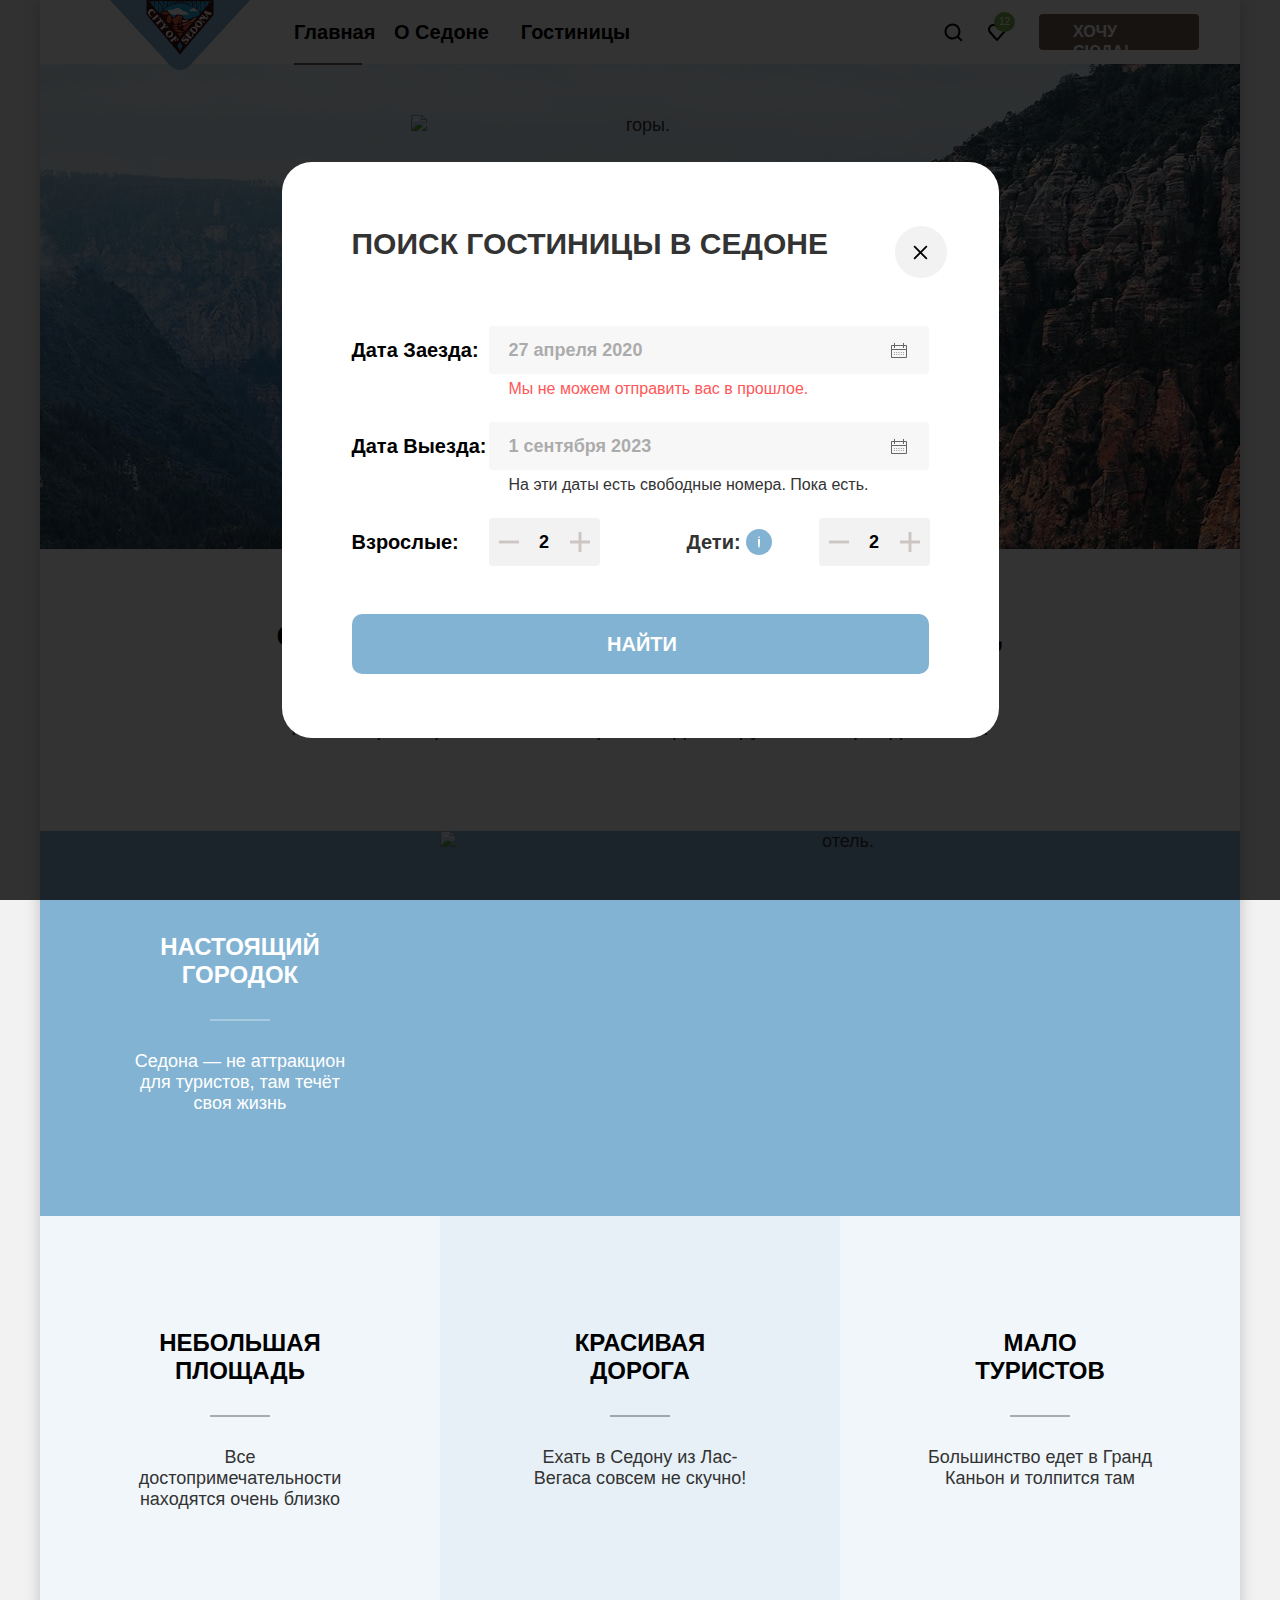
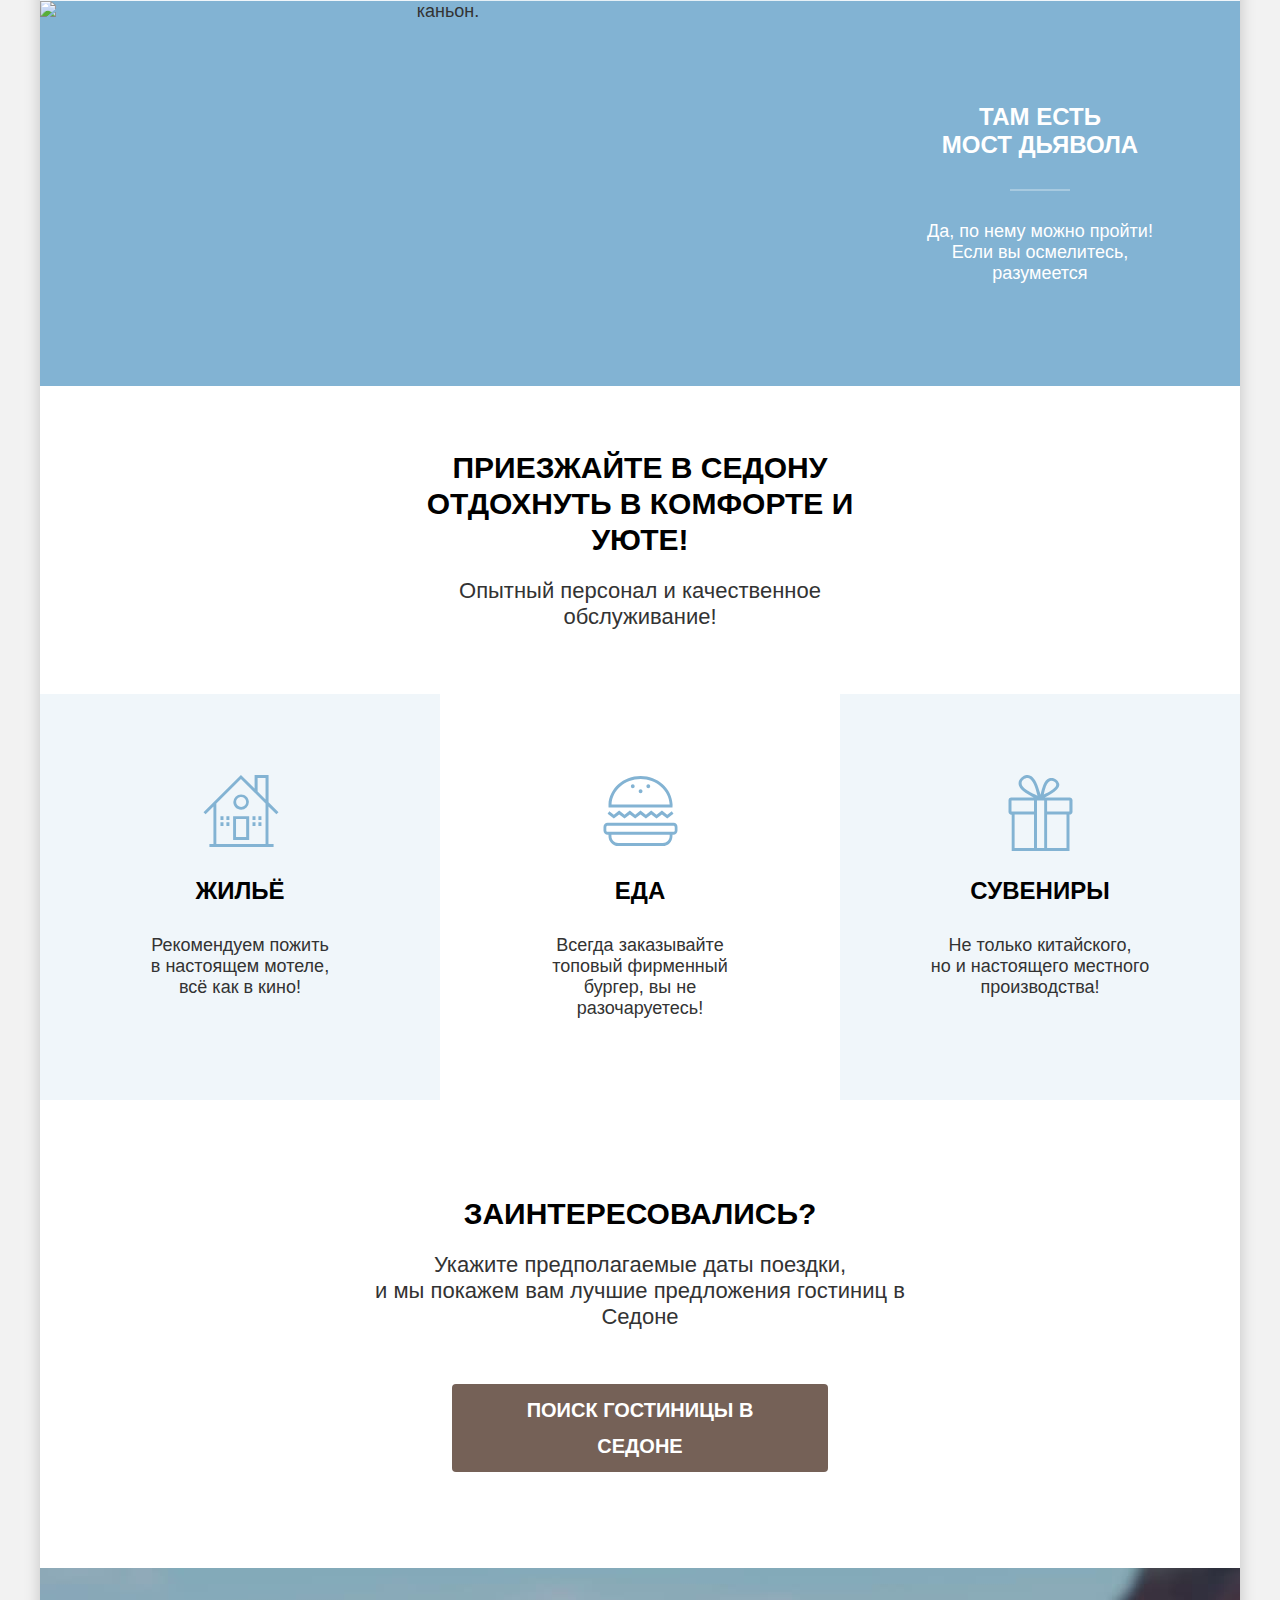
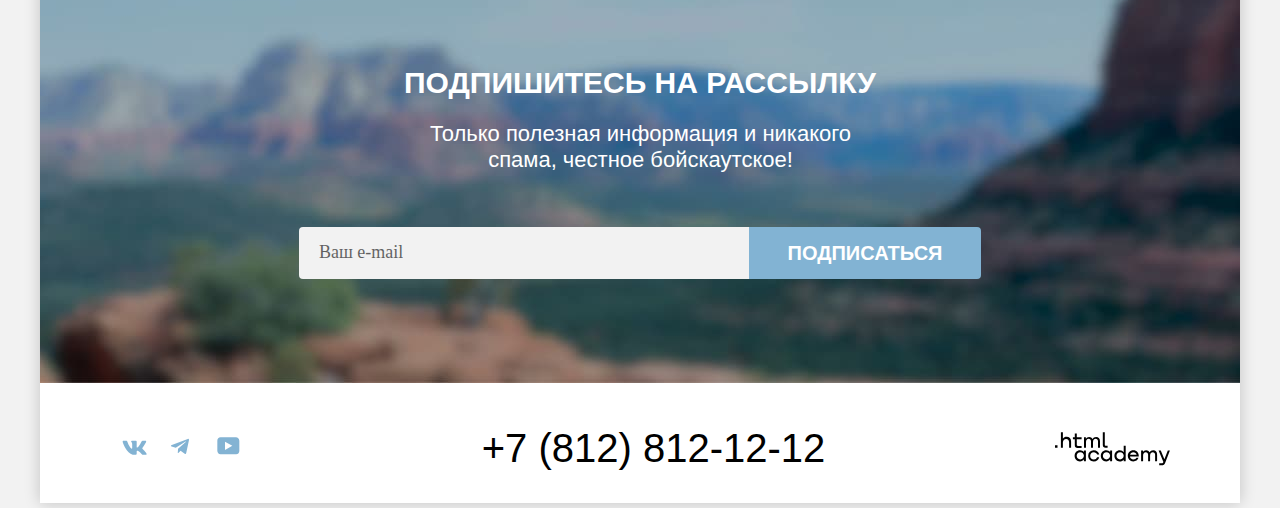
==== commit 06cde2ac: "доделывает псевдо" ====
--- a/index.html
+++ b/index.html
@@ -4,6 +4,7 @@
     <meta charset="utf-8">
     <title>Седона</title>
     <link rel="stylesheet" href="styles/styles.css">
+    <link rel="icon" href="../2275235-sedona-36/images/icons/favicon-32x32.png">
   </head>
   <body>
     <div class="content">
@@ -160,23 +161,23 @@
               <a class="footer-contacts-phone" href="tel:+78128121212">+7 (812) 812-12-12</a>
             </address>
             <a class="footer-contacts-link" href="https://htmlacademy.ru/">
-              <svg class="footer-logo" aria-hidden="true xmlns="http://www.w3.org/2000/svg" width="115" height="34" fill="#000"><path d="M0 13.26v2.6h2.5v-2.6H0Zm11.6-8.4c-1.6 0-2.8.7-3.6 1.7h-.1V.36h-2v15.5h2v-5.3c0-2.1 1.3-3.6 3.3-3.6 1.8 0 2.9 1.4 2.9 3.2v5.7h2v-6.1c.1-3-1.8-4.9-4.5-4.9Zm15 .3h-4.8v-3.7h-2v3.8h-1.9v2h1.9v6c0 1.7 1 2.7 2.7 2.7h4.1v-2h-3.7c-.7 0-1.1-.4-1.1-1.1v-5.7h4.8v-2Zm14.5-.2c-1.6 0-2.9.8-3.5 2.1h-.1c-.6-1.2-1.8-2.1-3.4-2.1-1.4 0-2.5.8-3.1 1.8h-.1v-1.6H29v10.6h2v-5.4c0-2 1-3.5 2.6-3.5 1.5 0 2.4 1 2.4 2.6v6.3h2v-5.6c0-2.4 1.4-3.3 2.6-3.3 1.5 0 2.4 1 2.4 2.6v6.3h2v-6.5c.1-2.5-1.4-4.3-3.9-4.3Zm6.7 8.1c0 1.7 1 2.7 2.8 2.7h2v-2h-1.7c-.7 0-1.1-.4-1.1-1.1V.36h-2v12.7Zm-18.9 7c-.9-1.1-2.2-1.8-3.9-1.8-3.1 0-5.4 2.3-5.4 5.6s2.3 5.6 5.4 5.6c1.8 0 3-.8 3.8-1.9h.1v1.6h2v-10.6h-2v1.5Zm-3.6 7.4c-2.2 0-3.6-1.6-3.6-3.6s1.4-3.6 3.6-3.6 3.6 1.6 3.6 3.6c0 1.9-1.4 3.6-3.6 3.6Zm18.9-5.1c-.5-2.4-2.6-4.1-5.4-4.1a5.4 5.4 0 0 0-5.6 5.6c0 3.1 2.2 5.6 5.6 5.6 2.8 0 4.9-1.8 5.4-4.2h-2.1a3.4 3.4 0 0 1-3.3 2.3c-2.2 0-3.6-1.6-3.6-3.6s1.4-3.6 3.6-3.6c1.6 0 2.8 1 3.3 2.2h2.1v-.2Zm10.9-2.3c-.9-1.1-2.2-1.8-3.9-1.8-3.1 0-5.4 2.3-5.4 5.6s2.3 5.6 5.4 5.6c1.8 0 3-.8 3.8-1.9h.1v1.6h2v-10.6h-2v1.5Zm-3.6 7.4c-2.2 0-3.6-1.6-3.6-3.6s1.4-3.6 3.6-3.6 3.6 1.6 3.6 3.6c0 1.9-1.5 3.6-3.6 3.6Zm17.2-7.3c-.9-1.1-2.2-1.9-3.9-1.9-3.1 0-5.4 2.3-5.4 5.6s2.2 5.6 5.4 5.6c1.7 0 3-.8 3.8-1.8h.1v1.5h2v-15.4h-2v6.4Zm-3.6 7.3c-2.2 0-3.6-1.6-3.6-3.6s1.4-3.6 3.6-3.6 3.6 1.6 3.6 3.6c-.1 2-1.5 3.6-3.6 3.6Zm13.2-9.2c-3.3 0-5.5 2.5-5.5 5.6 0 3 2.1 5.6 5.5 5.6 2.5 0 4.5-1.3 5.2-3.6h-2.1c-.5 1-1.6 1.6-3 1.6-1.9 0-3.3-1.3-3.4-2.9h8.8c.2-3.6-2-6.3-5.5-6.3Zm0 1.9c1.7 0 3 1 3.3 2.6h-6.5c.3-1.5 1.5-2.6 3.2-2.6Zm19.9-1.9c-1.6 0-2.9.8-3.6 2h-.1c-.6-1.2-1.8-2-3.4-2-1.4 0-2.5.7-3.1 1.8v-1.5h-1.9v10.6h2v-5.4c0-2 1-3.4 2.6-3.5 1.5 0 2.4 1 2.4 2.6v6.3h2v-5.6c0-2.4 1.4-3.3 2.6-3.3 1.5 0 2.4 1 2.4 2.6v6.3h2v-6.5c.1-2.6-1.4-4.4-3.9-4.4Zm11.2 9.1-3.6-8.9h-2.2l4.8 11.6c-.3.9-.7 1.2-1.7 1.2h-2.5v2h2.5c1.8 0 2.8-.8 3.5-2.6l4.7-12.2h-2.1l-3.4 8.9Z"/></svg>
+              <svg class="footer-logo" aria-hidden="true" xmlns="http://www.w3.org/2000/svg" width="115" height="34" fill="#000"><path d="M0 13.26v2.6h2.5v-2.6H0Zm11.6-8.4c-1.6 0-2.8.7-3.6 1.7h-.1V.36h-2v15.5h2v-5.3c0-2.1 1.3-3.6 3.3-3.6 1.8 0 2.9 1.4 2.9 3.2v5.7h2v-6.1c.1-3-1.8-4.9-4.5-4.9Zm15 .3h-4.8v-3.7h-2v3.8h-1.9v2h1.9v6c0 1.7 1 2.7 2.7 2.7h4.1v-2h-3.7c-.7 0-1.1-.4-1.1-1.1v-5.7h4.8v-2Zm14.5-.2c-1.6 0-2.9.8-3.5 2.1h-.1c-.6-1.2-1.8-2.1-3.4-2.1-1.4 0-2.5.8-3.1 1.8h-.1v-1.6H29v10.6h2v-5.4c0-2 1-3.5 2.6-3.5 1.5 0 2.4 1 2.4 2.6v6.3h2v-5.6c0-2.4 1.4-3.3 2.6-3.3 1.5 0 2.4 1 2.4 2.6v6.3h2v-6.5c.1-2.5-1.4-4.3-3.9-4.3Zm6.7 8.1c0 1.7 1 2.7 2.8 2.7h2v-2h-1.7c-.7 0-1.1-.4-1.1-1.1V.36h-2v12.7Zm-18.9 7c-.9-1.1-2.2-1.8-3.9-1.8-3.1 0-5.4 2.3-5.4 5.6s2.3 5.6 5.4 5.6c1.8 0 3-.8 3.8-1.9h.1v1.6h2v-10.6h-2v1.5Zm-3.6 7.4c-2.2 0-3.6-1.6-3.6-3.6s1.4-3.6 3.6-3.6 3.6 1.6 3.6 3.6c0 1.9-1.4 3.6-3.6 3.6Zm18.9-5.1c-.5-2.4-2.6-4.1-5.4-4.1a5.4 5.4 0 0 0-5.6 5.6c0 3.1 2.2 5.6 5.6 5.6 2.8 0 4.9-1.8 5.4-4.2h-2.1a3.4 3.4 0 0 1-3.3 2.3c-2.2 0-3.6-1.6-3.6-3.6s1.4-3.6 3.6-3.6c1.6 0 2.8 1 3.3 2.2h2.1v-.2Zm10.9-2.3c-.9-1.1-2.2-1.8-3.9-1.8-3.1 0-5.4 2.3-5.4 5.6s2.3 5.6 5.4 5.6c1.8 0 3-.8 3.8-1.9h.1v1.6h2v-10.6h-2v1.5Zm-3.6 7.4c-2.2 0-3.6-1.6-3.6-3.6s1.4-3.6 3.6-3.6 3.6 1.6 3.6 3.6c0 1.9-1.5 3.6-3.6 3.6Zm17.2-7.3c-.9-1.1-2.2-1.9-3.9-1.9-3.1 0-5.4 2.3-5.4 5.6s2.2 5.6 5.4 5.6c1.7 0 3-.8 3.8-1.8h.1v1.5h2v-15.4h-2v6.4Zm-3.6 7.3c-2.2 0-3.6-1.6-3.6-3.6s1.4-3.6 3.6-3.6 3.6 1.6 3.6 3.6c-.1 2-1.5 3.6-3.6 3.6Zm13.2-9.2c-3.3 0-5.5 2.5-5.5 5.6 0 3 2.1 5.6 5.5 5.6 2.5 0 4.5-1.3 5.2-3.6h-2.1c-.5 1-1.6 1.6-3 1.6-1.9 0-3.3-1.3-3.4-2.9h8.8c.2-3.6-2-6.3-5.5-6.3Zm0 1.9c1.7 0 3 1 3.3 2.6h-6.5c.3-1.5 1.5-2.6 3.2-2.6Zm19.9-1.9c-1.6 0-2.9.8-3.6 2h-.1c-.6-1.2-1.8-2-3.4-2-1.4 0-2.5.7-3.1 1.8v-1.5h-1.9v10.6h2v-5.4c0-2 1-3.4 2.6-3.5 1.5 0 2.4 1 2.4 2.6v6.3h2v-5.6c0-2.4 1.4-3.3 2.6-3.3 1.5 0 2.4 1 2.4 2.6v6.3h2v-6.5c.1-2.6-1.4-4.4-3.9-4.4Zm11.2 9.1-3.6-8.9h-2.2l4.8 11.6c-.3.9-.7 1.2-1.7 1.2h-2.5v2h2.5c1.8 0 2.8-.8 3.5-2.6l4.7-12.2h-2.1l-3.4 8.9Z"/></svg>
             </a>
           </section>
       </footer>
       <div class="modal-container modal-container-close">
         <div class="modal modal-auth">
-          <button class="modal-close-button">
+          <button class="modal-close-button"  type="button">
             <span class="visually-hidden">Закрыть</span>
           </button>
           <section class="modal-content">
             <h2 class="modal-title">поиск гостиницы в Седоне</h2>
             <form class="modal-reservation" action="https://echo.htmlacademy.ru/" method="post">
                 <label class="label-field" for="field-entry">Дата Заезда:</label>
-                <input class="field-date" id="field-entry" type="text" placeholder="27 апреля 2020">
+                <input class="field-date" id="field-entry" type="text" name="entry" placeholder="27 апреля 2020">
                 <span class="date-text error">Мы не можем отправить вас в прошлое.</span>
                 <label class="label-field" for="field-exit">Дата Выезда:</label>
-                <input class="field-date" id="field-exit" type="text" placeholder="1 сентября 2023">
+                <input class="field-date" id="field-exit" type="text" name="exit" placeholder="1 сентября 2023">
                 <span class="date-text">На эти даты есть свободные номера. Пока есть.</span>
                 <label class="label-field" for="big-quantity">Взрослые:</label>
                 <div class="button-modal-btn big">
@@ -189,15 +190,13 @@
                   </button>
                 </div>
                 <span class="form-label">
-                  <label class="label-children" for="children-quantity">
-                    <span class="kids">Дети:</span>
-                    <button class="tooltip-toggle" type="button" aria-labelledby="tooltip-label-date">
+                  <label class="label-children" for="children-quantity">Дети:</label>
+                    <button class="tooltip-toggle" type="button">
                       <svg class="tooltip-icon" xmlns="http://www.w3.org/2000/svg" width="2" height="12" fill="#fff" viewBox="0 0 2 12"><path fill-rule="evenodd" d="M0 0h2v2H0V0Zm2 12H0V3h2v9Z" clip-rule="evenodd"/></svg>
                     </button>
-                    <span class="tooltip-text" role="tooltip" id="tooltip-label-date">
+                    <span class="tooltip-text" role="tooltip">
                       Укажите количество детей, которые будут с вами, возраст которых от 6 до 18 лет. Дети до 6 лет размещаются бесплатно.
                     </span>
-                   </label>
                 </span>
                 <div class="button-modal-btn children">
                   <button class="button-minus button-quantity" type="button">
--- a/styles/styles.css
+++ b/styles/styles.css
@@ -37,16 +37,19 @@
   overflow: hidden;
 }
 .content {
+  box-shadow: 0 0 15px rgba(0, 0, 0, 0.2);
   background-color: #ffffff;
   width: 1200px;
   margin: 0 auto;
   display: flex;
+  flex-wrap: wrap;
   flex-direction: column;
   min-height: 100%;
 }
 /*навигация*/
 .page-header {
   display: flex;
+  flex-wrap: wrap;
   height: 64px;
 }
 .logo {
@@ -62,6 +65,7 @@
 .navigation-list {
   list-style: none;
   display: flex;
+  flex-wrap: wrap;
   margin: 0;
   padding: 0;
   min-width: 339px;
@@ -181,7 +185,7 @@
   display: block;
   background-size: 100% auto;
   height: 57px;
-  background-position: -1px;
+  background-position-y: 1px;
 }
 /*приемущества*/
 .remake {
@@ -268,6 +272,7 @@
 }
 .turquoise-advantages-item {
   display: flex;
+  flex-wrap: wrap;
   width: 1200px;
   background-color: #82B3D3;
 }
@@ -309,6 +314,7 @@
 /*особености*/
 .features {
   display: flex;
+  flex-wrap: wrap;
   margin: 0;
   padding: 0;
   list-style: none;
@@ -424,15 +430,17 @@
 }
 .subscribe-form {
   display: flex;
+  flex-wrap: wrap;
   flex-direction: row;
   justify-content: center;
 }
 .box {
-  width: 448px;
+  width: 428px;
   height: 50px;
   border: none;
   border-radius: 4px 0 0 4px;
   position: relative;
+  padding-left: 20px;
 }
 .box[type=email]::placeholder {
   position: absolute;
@@ -479,6 +487,7 @@
 /*подвал*/
 .page-footer {
   display: flex;
+  flex-wrap: wrap;
   justify-content: space-between;
   width: 1200px;
   height: 120px;
@@ -488,6 +497,7 @@
 }
 .footer-socials-list {
   display: flex;
+  flex-wrap: wrap;
   width: 142px;
   list-style: none;
   margin-left: 70px;
@@ -520,6 +530,7 @@
 }
 .footer-contacts {
   display: flex;
+  flex-wrap: wrap;
   background-color: #ffffff;
   color: #000000;
   margin-top: 40px;
@@ -551,6 +562,7 @@
 }
 .footer-logo {
   display: flex;
+  flex-wrap: wrap;
   align-items: center;
   width: 115px;
   margin-right: 70px;
@@ -597,6 +609,7 @@
 }
 .accomodations-filter {
   display: flex;
+  flex-wrap: wrap;
 }
 .accomodation-filter-list {
   list-style: none;
@@ -776,7 +789,6 @@
   border-radius: 4px;
   font-family: "PT Sans";
   width: 191px;
-
 }
 .accomodation-btn-reset:hover {
   background-color: transparent;
@@ -795,6 +807,7 @@
 /* параметры */
 .range-wrapper-inputs {
   display: flex;
+  flex-wrap: wrap;
   justify-content: space-between;
   margin-top: 32px;
   margin-bottom: 44px;
@@ -835,6 +848,7 @@
 .range-bar {
   border: 2px solid #ffffff;
   display: flex;
+  flex-wrap: wrap;
   align-items: center;
 }
 .rangle-toggle {
@@ -1108,6 +1122,7 @@
 }
 .pagination-row {
   display: flex;
+  flex-wrap: wrap;
   gap: 8px;
   margin-top: 78px;
   margin-bottom: 60px;
@@ -1116,7 +1131,7 @@
 }
 .pagination-item {
   width: 60px;
-  height: 60px;
+  min-height: 60px;
   text-align: center;
   list-style: none;
 }
@@ -1131,7 +1146,7 @@
   border-radius: 4px;
   text-decoration: none;
   padding: 11px 23px;
-  height: 60px;
+  min-height: 60px;
 }
 .pagination-link:hover,
 .pagination-link:focus  {
@@ -1192,6 +1207,7 @@
 }
 .subscribe-form {
   display: flex;
+  flex-wrap: wrap;
   flex-direction: row;
   justify-content: center;
 }
@@ -1201,6 +1217,7 @@
 .btn {
   font-family: "PT Sans", sans-serif;
   display: flex;
+  flex-wrap: wrap;
   justify-content: center;
   align-items: center;
 }
@@ -1215,10 +1232,10 @@
   height: 100%;
   background-color: rgba(0, 0, 0, 0.8);
 }
-
+/*
 .modal-container-close {
   display: none;
-}
+}*/
 .modal {
   position: relative;
   margin: auto;
@@ -1276,6 +1293,7 @@
 }
 .label-field {
   display: flex;
+  flex-wrap: wrap;
   padding-top: 12px;
   grid-column: 1/2;
   font-size: 20px;
@@ -1302,6 +1320,10 @@
   color: rgb(248, 10, 10);
   background-color: rgba(0, 0, 0, 0.3);
   outline: 2px solid rgba(0, 0, 0, 0.3);
+}
+.field-date:focus:not(:placeholder-shown) {
+  outline: 2px solid #000000;
+  background-color: #F2F2F2;
 }
 .date-text {
   display: block;
@@ -1318,16 +1340,9 @@
   display: grid;
   grid-column: 4/5;
   position: relative;
-}
-.label-children {
-  display: grid;
   grid-template-columns: 49px 26px;
   gap: 10px;
   align-items: center;
-
-}
-.kids {
-  display: grid;
   box-sizing: border-box;
   font-size: 20px;
   line-height: 24px;
@@ -1350,7 +1365,7 @@
   background-color: #83B3D3;
 }
 .tooltip-text {
-  padding: 20px 18px 18px 24px;
+  padding: 20px 18px 12px 24px;
   background-color: #333333;
   color: #ffffff;
   font-size: 16px;
@@ -1378,7 +1393,7 @@
 }
 .tooltip-toggle:hover + .tooltip-text,
 .tooltip-toggle:focus + .tooltip-text {
-display: block;
+  display: block;
 }
 .field-date {
   display: block;
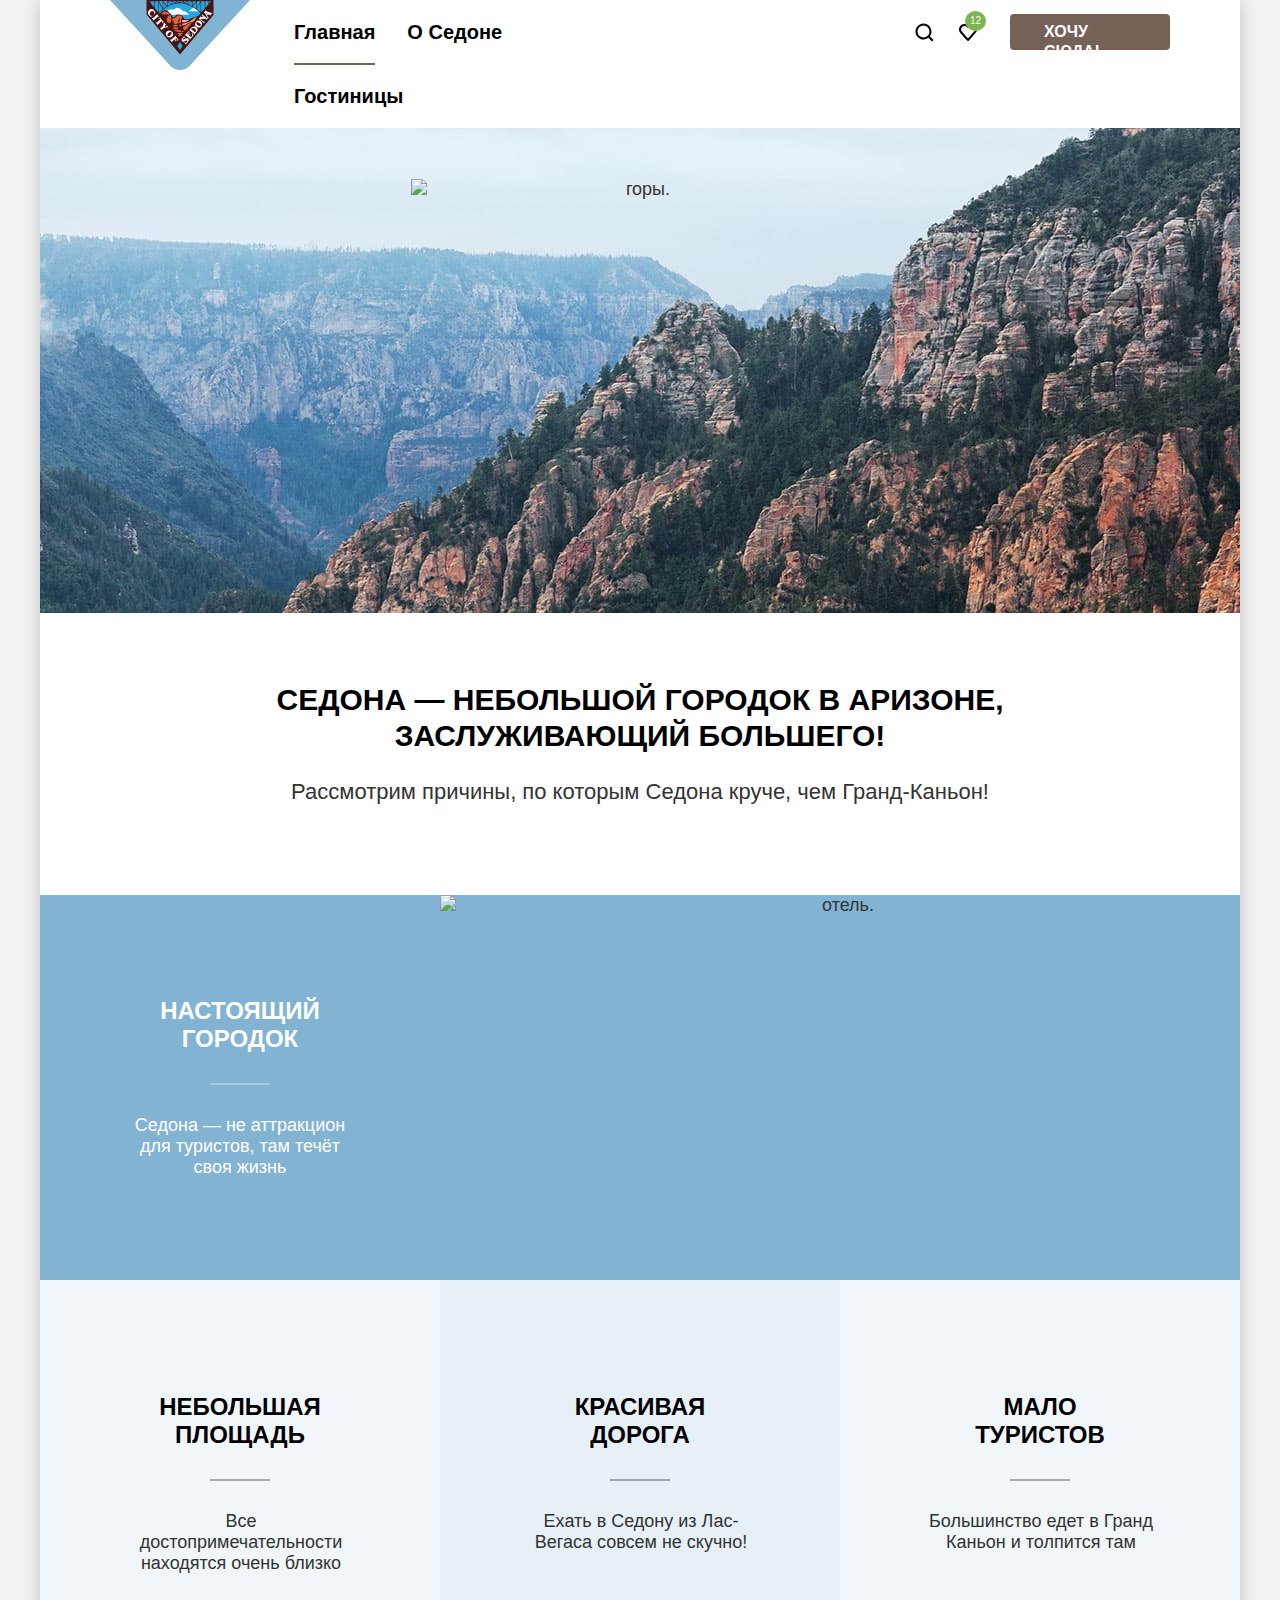
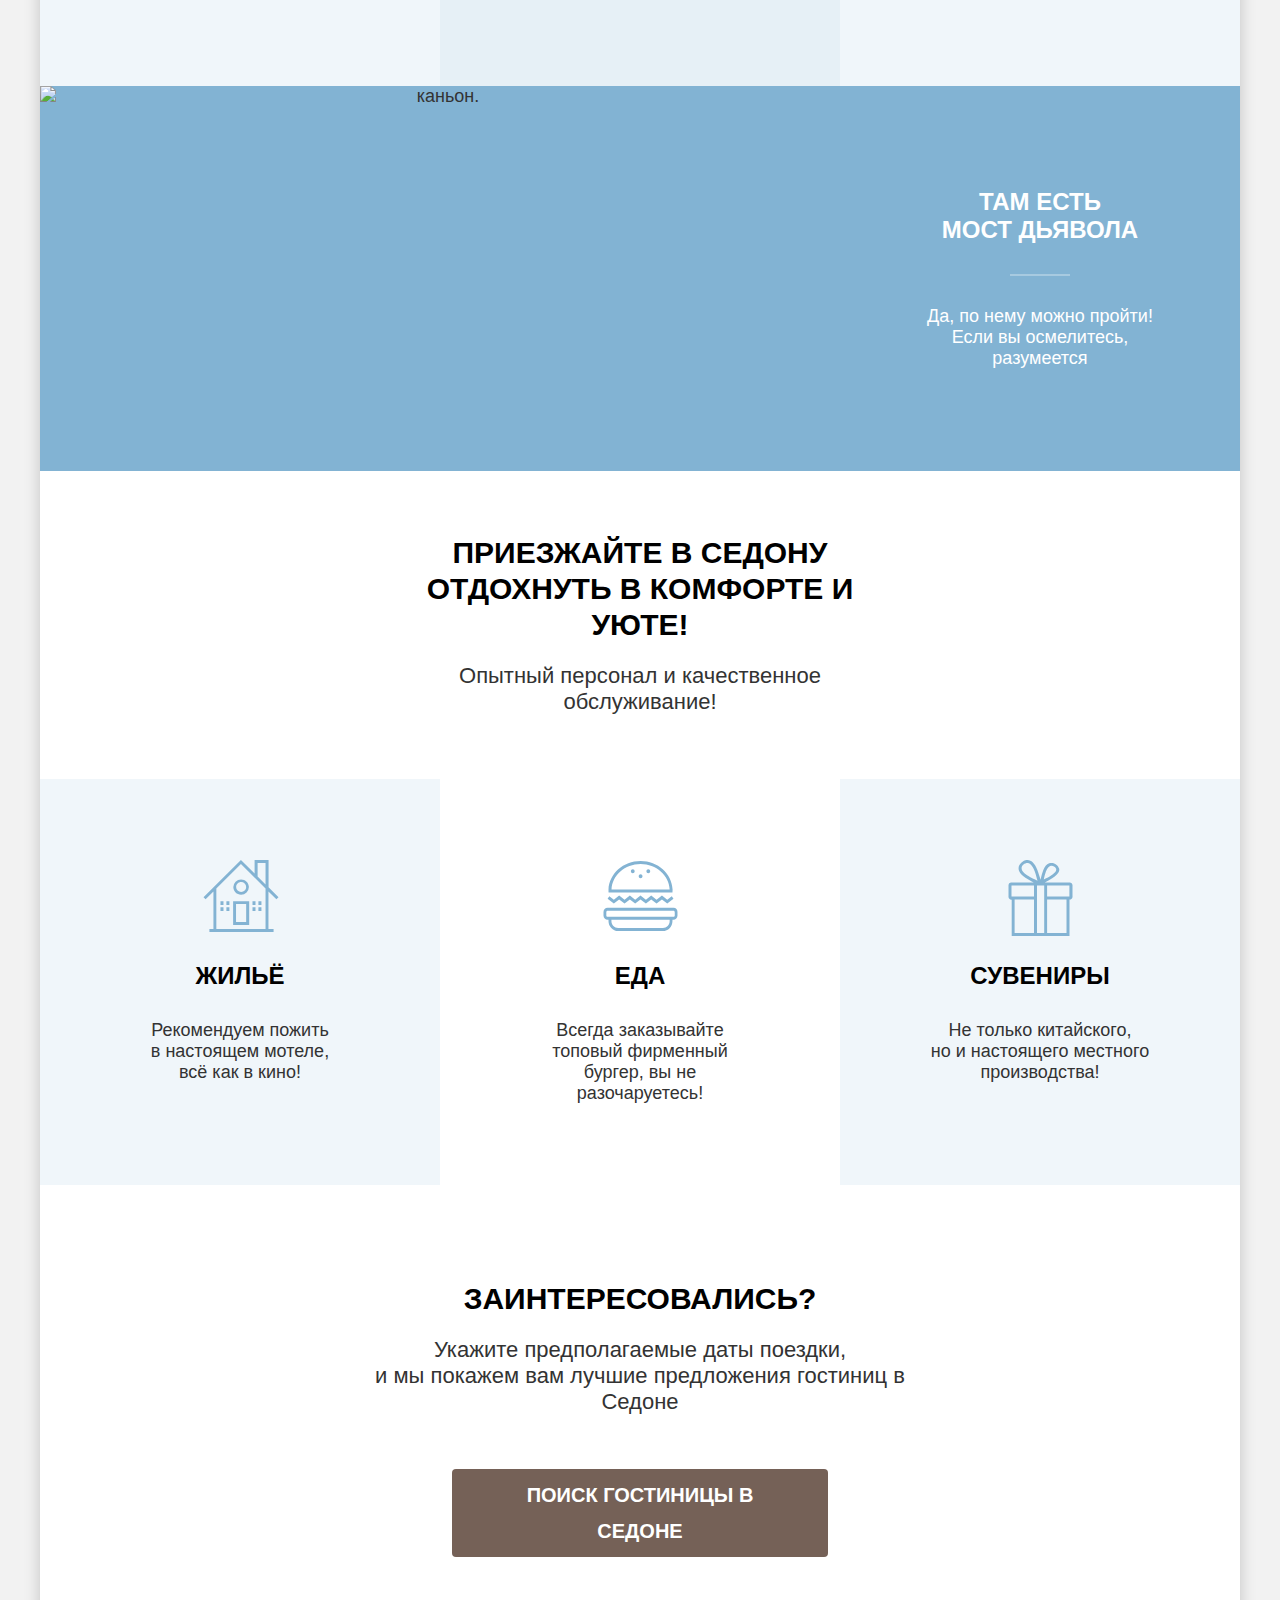
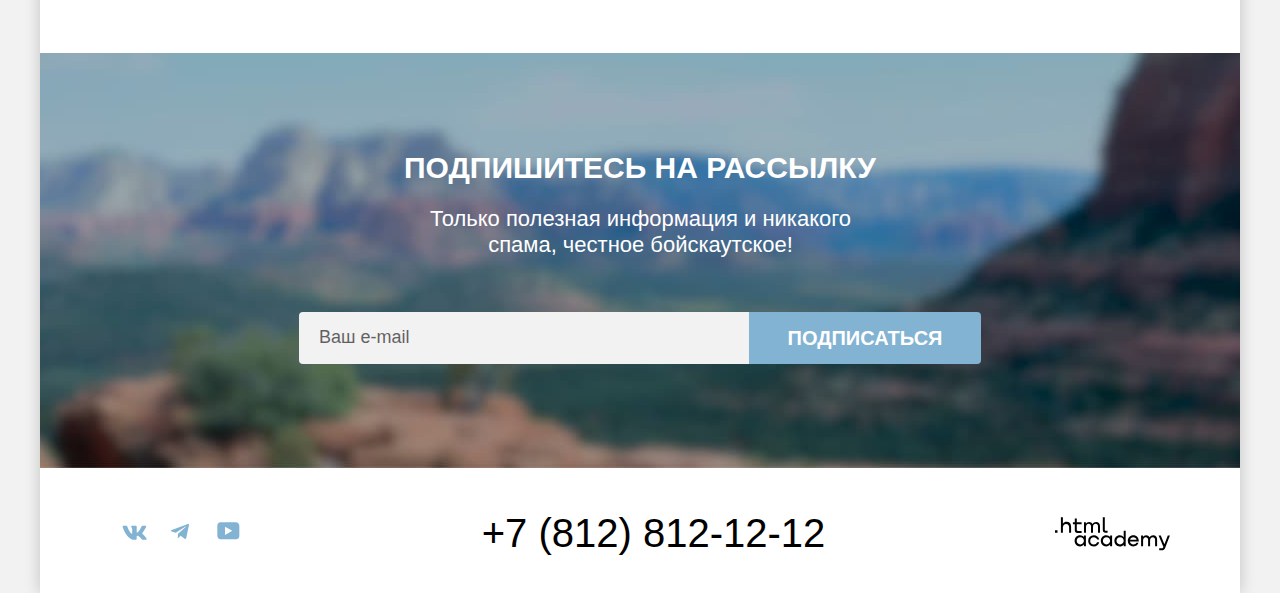
==== commit 4029fcb8: "Merge pull request #9 from ViktorAziatskii/master" ====
--- a/index.html
+++ b/index.html
@@ -28,7 +28,7 @@
               </a>
             </li>
           </ul>
-          <ul class="navigation-list navigation-user">
+          <ul class="navigation-user">
             <li class="navigation-items">
               <a class="navigation-link" href="#">
                 <span class="visually-hidden">
--- a/styles/styles.css
+++ b/styles/styles.css
@@ -2,19 +2,22 @@
   font-family: "PT Sans";
   font-style: normal;
   font-weight: 400;
-  src: url(../fonts/ptsans-400.woff2) format("woff2");
+  src: url("../fonts/ptsans-400.woff2") format("woff2");
   font-display: swap;
 }
+
 @font-face {
   font-family: "PT Sans";
   font-style: normal;
   font-weight: 700;
-  src: url(../fonts/ptsans-700.woff2) format("woff2");
+  src: url("../fonts/ptsans-700.woff2") format("woff2");
   font-display: swap;
 }
+
 html {
   height: 100%;
 }
+
 body {
   height: 100%;
   margin: 0;
@@ -23,9 +26,10 @@
   font-size: 22px;
   line-height: 26px;
   align-items: center;
-  color: #333333;
+  color: #333;
   background-color: #F2F2F2;
 }
+
 .visually-hidden {
   position: absolute;
   width: 1px;
@@ -36,45 +40,73 @@
   clip: rect(0 0 0 0);
   overflow: hidden;
 }
+
 .content {
-  box-shadow: 0 0 15px rgba(0, 0, 0, 0.2);
-  background-color: #ffffff;
+  box-shadow: 0 0 15px rgb(0 0 0 / 20%);
+          box-shadow: 0 0 15px rgb(0 0 0 / 20%);
+  background-color: #fff;
   width: 1200px;
   margin: 0 auto;
+  display: flexbox;
+  display: flex;
+  flex-flow: column wrap;
+          flex-flow: column wrap;
+  min-height: 100%;
+}
+
+/* навигация */
+.page-header {
+  display: flexbox;
   display: flex;
   flex-wrap: wrap;
-  flex-direction: column;
-  min-height: 100%;
-}
-/*навигация*/
-.page-header {
-  display: flex;
-  flex-wrap: wrap;
-  height: 64px;
-}
+      flex-wrap: wrap;
+  min-height: 64px;
+  position: relative;
+}
+
 .logo {
   cursor: pointer;
   margin-left: 70px;
   margin-right: 28px;
-  position: relative;
-}
+  position: absolute;
+  z-index: 1;
+}
+
 .navigation {
+  display: flexbox;
   display: flex;
   flex-wrap: wrap;
-}
+      flex-wrap: wrap;
+  width: 1200px;
+}
+
 .navigation-list {
   list-style: none;
+  display: flexbox;
   display: flex;
   flex-wrap: wrap;
+      flex-wrap: wrap;
   margin: 0;
   padding: 0;
-  min-width: 339px;
-  height: 64px;
-}
+  width: 339px;
+  margin-left: 238px;
+  min-height: 64px;
+}
+
 .navigation-user {
-  margin-left: 285px;
-  min-width: 268px;
-}
+  width: 268px;
+  list-style: none;
+  display: flexbox;
+  display: flex;
+  justify-content: flex-end;
+  flex-wrap: wrap;
+      flex-wrap: wrap;
+  margin: 0;
+  padding: 0;
+  margin-left: auto;
+  margin-right: 70px;
+}
+
 .navigation-user .navigation-items:nth-child(1) .navigation-link {
   background-image: url("../images/icons/search.svg");
   background-repeat: no-repeat;
@@ -83,6 +115,7 @@
   height: 20px;
   padding: 22px 12px;
 }
+
 .navigation-user .navigation-items:nth-child(2) .navigation-link {
   background-image: url("../images/icons/heart.svg");
   background-repeat: no-repeat;
@@ -91,6 +124,7 @@
   height: 20px;
   padding: 22px 12px;
 }
+
 .navigation-link {
   position: relative;
   display: block;
@@ -98,15 +132,18 @@
   font-size: 20px;
   line-height: 24px;
   font-weight: 700;
-  color: #000000;
+  color: #000;
   text-decoration: none;
   cursor: pointer;
 }
+
 .lefthand {
   box-sizing: border-box;
-  width: 100px;
+          box-sizing: border-box;
+  min-width: 100px;
   font-family: inherit;
 }
+
 .lefthand::before {
   content: "";
   position: absolute;
@@ -115,22 +152,25 @@
   bottom: -1px;
   border-bottom: 2px solid #756257;
 }
-.navigation-items {
+
+.navigation-like {
   position: relative;
 }
+
 .navigation-like::before {
   content: "12";
   position: absolute;
   padding: 5px;
-  bottom: 32px;
+  top: 11px;
   right: 4px;
   background-color: #7DB54F;
   border-radius: 50%;
-  color: #ffffff;
+  color: #fff;
   font-size: 10px;
   line-height: 10px;
   z-index: 1;
 }
+
 .want {
   width: 92px;
   height: 20px;
@@ -140,31 +180,37 @@
   font-size: 16px;
   line-height: 20px;
   text-transform: uppercase;
-  color: #ffffff;
+  color: #fff;
   background-color: #756157;
   padding: 8px 34px;
   border-radius: 4px;
   cursor: pointer;
 }
+
 .btn:hover,
 .btn:focus {
-  background-color: rgba(97, 80, 72, 1);
-}
+  background-color: rgb(97 80 72 / 100%);
+}
+
 .btn:active {
-  background-color: rgba(117, 97, 87, 1);
-}
+  background-color: rgb(117 97 87 / 100%);
+}
+
 .btn:disabled {
-  background-color: rgba(229, 229, 229, 1);
-}
-/*меню*/
+  background-color: rgb(229 229 229 / 100%);
+}
+
+/* меню */
 .main-container {
   flex-grow: 1;
 }
+
 .main-index {
   font-size: 18px;
   line-height: 21px;
   text-align: center;
 }
+
 .about {
   background-image: url("../images/background/background.jpg");
   background-repeat: no-repeat;
@@ -172,12 +218,14 @@
   background-color: #82B3D3;
   height: 485px;
 }
+
 .welcome {
   display: block;
   margin: 0 auto;
   padding-top: 51px;
   padding-bottom: 25px;
 }
+
 .about::after {
   content: "";
   background-image: url("../images/level.svg");
@@ -187,19 +235,18 @@
   height: 57px;
   background-position-y: 1px;
 }
-/*приемущества*/
+
+/* приемущества */
 .remake {
   min-width: 620px;
-  margin-left: auto;
-  margin-right: auto;
-  margin-top: 69px;
-  margin-bottom: 25px;
+  margin: 69px auto 25px;
   font-size: 30px;
   line-height: 36px;
   font-weight: 700;
-  color: #000000;
+  color: #000;
   text-transform: uppercase;
 }
+
 .gray {
   min-width: 651px;
   margin-left: auto;
@@ -208,44 +255,55 @@
   font-size: 22px;
   line-height: 26px;
 }
-/*список*/
+
+/* список */
 .advantages-list {
   margin-top: 21px;
+  display: flexbox;
   display: flex;
   justify-content: space-between;
   flex-wrap: wrap;
+      flex-wrap: wrap;
   margin: 0;
   padding: 0;
   list-style: none;
 }
+
 .advantages-item {
   width: 400px;
-  height: 385px;
-}
+  min-height: 385px;
+}
+
 .advantages-description {
   margin: 0;
 }
+
 .index-image {
   width: 230px;
   margin: 102px 85px;
 }
+
 .center-advantages-description {
+  min-width: 232px;
   padding-left: 85px;
   padding-right: 85px;
   padding-bottom: 112.5px;
 }
+
 .advantages-title {
   margin: 0;
   font-size: 24px;
   line-height: 28px;
   text-transform: uppercase;
 }
+
 .light-advantages-title {
   padding-top: 112.5px;
   padding-left: 112.5px;
   padding-right: 112.5px;
-  color: #000000;
-}
+  color: #000;
+}
+
 .turquoise-advantages-title::after {
   display: block;
   content: "";
@@ -253,8 +311,9 @@
   margin: 0 auto;
   margin-top: 30px;
   margin-bottom: 30px;
-  border-bottom: 2px solid rgba(255, 255, 255, 0.3);
-}
+  border-bottom: 2px solid rgb(255 255 255 / 30%);
+}
+
 .light-advantages-title::after {
   display: block;
   content: "";
@@ -262,124 +321,142 @@
   margin: 0 auto;
   margin-top: 30px;
   margin-bottom: 30px;
-  border-bottom: 2px solid rgba(0, 0, 0, 0.3);
-}
+  border-bottom: 2px solid rgb(0 0 0 / 30%);
+}
+
 .center-advantages-title {
-  color: #000000;
+  color: #000;
   padding-top: 112.5px;
   padding-left: 112.5px;
   padding-right: 112.5px;
 }
+
 .turquoise-advantages-item {
+  display: flexbox;
   display: flex;
   flex-wrap: wrap;
+      flex-wrap: wrap;
   width: 1200px;
   background-color: #82B3D3;
 }
+
 .turquoise-advantages-title {
-  color: #ffffff;
-}
+  color: #fff;
+}
+
 .turquoise-advantages-description {
-  color: #ffffff;
-}
+  color: #fff;
+}
+
 .blue-advantages-item {
-  background-color: rgba(131, 179, 211, 0.12);
-}
+  background-color: rgb(131 179 211 / 12%);
+}
+
 .center-advantages-item {
-  background-color: rgba(131, 179, 211, 0.2);
-}
+  background-color: rgb(131 179 211 / 20%);
+}
+
 .lover-advantages-item {
-  background-color: #ffffff;
+  background-color: #fff;
   width: 505px;
   margin-left: auto;
   margin-right: auto;
 }
+
 .lover-advantages-title {
-  color: #000000;
+  color: #000;
   font-size: 30px;
   line-height: 36px;
   margin-top: 64px;
   margin-bottom: 20px;
   text-transform: uppercase;
 }
+
 .lover-advantages-description {
   font-size: 22px;
   line-height: 26px;
   width: 490px;
-  margin-top: 20px;
-  margin-bottom: 64px;
-  margin-left: auto;
-  margin-right: auto;
-}
-/*особености*/
+  margin: 20px auto 64px;
+}
+
+/* особености */
 .features {
+  display: flexbox;
   display: flex;
   flex-wrap: wrap;
+      flex-wrap: wrap;
   margin: 0;
   padding: 0;
   list-style: none;
 }
+
 .features-item {
   background-position: 50% 81px;
   background-repeat: no-repeat;
   width: 400px;
   min-height: 385px;
 }
+
 .features-title {
   width: 230px;
-  margin-top: 183px;
-  margin-bottom: 30px;
-  margin-left: auto;
-  margin-right: auto;
-}
+  margin: 183px auto 30px;
+}
+
 .features-description {
   width: 230px;
-  margin-left: auto;
-  margin-right: auto;
-  margin-top: 30px;
-  margin-bottom: 81px;
-}
+  margin: 30px auto 81px;
+}
+
 .edges-features-item:nth-child(1) {
   background-image: url("../images/icons/Advantage-icon.svg");
-  background-color: rgba(131, 179, 211, 0.12);
-}
+  background-color: rgb(131 179 211 / 12%);
+}
+
 .food-features-item {
   background-image: url("../images/icons/Advantage-icon1.svg");
 }
+
 .edges-features-item:nth-child(3) {
   background-image: url("../images/icons/Advantage-icon-2.svg");
-  background-color: rgba(131, 179, 211, 0.12);
-}
+  background-color: rgb(131 179 211 / 12%);
+}
+
 .features-title {
   font-size: 24px;
   line-height: 28px;
-  color: #000000;
+  color: #000;
   text-transform: uppercase;
 }
+
 .food-features-item {
-  background-color: #ffffff;
-}
-/*сервис*/
+  background-color: #fff;
+}
+
+/* сервис */
 .services {
   padding-top: 96px;
   padding-bottom: 96px;
 }
+
 .services-title {
   font-size: 30px;
   line-height: 36px;
-  color: #000000;
+  color: #000;
   text-transform: uppercase;
   margin: 0;
 }
+
 .interested {
   width: 592px;
   margin: 0 auto;
 }
+
 .services-text {
   font-size: 22px;
   line-height: 26px;
   margin-top: 20px;
 }
+
 .services-link-botton {
   border-radius: 4px;
   width: 276px;
@@ -389,69 +466,119 @@
   font-size: 20px;
   line-height: 36px;
   font-weight: 700;
-  color: #ffffff;
+  color: #fff;
   background-color: #756157;
   text-decoration: none;
   text-transform: uppercase;
   padding: 8px 50px;
   cursor: pointer;
 }
+
 .subscribe {
   background-image: url("../images/background/background-1.jpg");
   background-size: 100% auto;
   background-repeat: no-repeat;
   background-color: #82B3D3;
-  height: 415px;
+  min-height: 415px;
   text-align: center;
 }
+
 .subscribe-title {
   min-width: 404px;
   padding-top: 97px;
-  margin-left: auto;
-  margin-right: auto;
+  margin: 0 auto;
   padding-bottom: 20px;
-  margin-top: 0;
-  margin-bottom: 0;
   font-size: 30px;
   line-height: 36px;
-  color: #ffffff;
+  color: #fff;
   font-weight: 700;
   text-transform: uppercase;
 }
+
 .subscribe-item {
   width: 475px;
-  margin-top: 0;
-  margin-left: 363px;
-  margin-right: auto;
-  margin-bottom: 54px;
+  margin: 0 auto 54px 363px;
   font-size: 22px;
   line-height: 26px;
-  color: #ffffff;
-}
+  color: #fff;
+}
+
 .subscribe-form {
-  display: flex;
-  flex-wrap: wrap;
-  flex-direction: row;
+  display: flexbox;
+  display: flex;
+  flex-flow: row wrap;
+          flex-flow: row wrap;
   justify-content: center;
 }
+
 .box {
+  background-color: #F2F2F2;
   width: 428px;
+  font-family: "PT Sans", sans-serif;
+  font-size: 18px;
+  line-height: 24px;
   height: 50px;
   border: none;
   border-radius: 4px 0 0 4px;
   position: relative;
   padding-left: 20px;
 }
-.box[type=email]::placeholder {
+
+.box[type="email"]::input-placeholder {
   position: absolute;
-  font-family: "PT Sans";
+  font-family: "PT Sans", sans-serif;
   font-size: 18px;
   line-height: 24px;
-  color: rgba(0, 0, 0, 1);
-  opacity: 60%;
+  color: rgb(0 0 0 / 100%);
+  opacity: 0.6;
   top: 15px;
   left: 20px;
 }
+
+.box[type="email"]::placeholder {
+  position: absolute;
+  font-family: "PT Sans", sans-serif;
+  font-size: 18px;
+  line-height: 24px;
+  color: rgb(0 0 0 / 100%);
+  opacity: 0.6;
+  top: 15px;
+  left: 20px;
+}
+
+.box[type="email"]:input-placeholder {
+  position: absolute;
+  font-family: "PT Sans", sans-serif;
+  font-size: 18px;
+  line-height: 24px;
+  color: rgb(0 0 0 / 100%);
+  opacity: 0.6;
+  top: 15px;
+  left: 20px;
+}
+
+.box[type="email"]::input-placeholder {
+  position: absolute;
+  font-family: "PT Sans", sans-serif;
+  font-size: 18px;
+  line-height: 24px;
+  color: rgb(0 0 0 / 100%);
+  opacity: 0.6;
+  top: 15px;
+  left: 20px;
+}
+
+.box[type="email"]::placeholder {
+  position: absolute;
+  font-family: "PT Sans", sans-serif;
+  font-size: 18px;
+  line-height: 24px;
+  color: rgb(0 0 0 / 100%);
+  opacity: 0.6;
+  top: 15px;
+  left: 20px;
+}
+
 .button-email-btn {
   width: 232px;
   height: 52px;
@@ -463,80 +590,94 @@
   font-weight: 700;
   text-transform: uppercase;
   background-color: #82B3D3;
-  color: #ffffff;
+  color: #fff;
   cursor: pointer;
 }
+
 .button-email-btn:hover,
 .accomodation-btn:hover,
 .button:hover,
 .button-email-btn:focus,
 .accomodation-btn:focus,
 .button:focus {
-  background-color: rgba(104, 162, 202, 1);
-}
+  background-color: rgb(104 162 202 / 100%);
+}
+
 .button-email-btn:active,
 .accomodation-btn:active,
 .button:active {
-  background-color: rgba(130, 179, 211, 1);
-}
+  background-color: rgb(130 179 211 / 100%);
+}
+
 .button-email-btn:disabled,
 .accomodation-btn:disabled,
 .button:disabled {
-  background-color: rgba(229, 229, 229, 1);
-}
-/*подвал*/
+  background-color: rgb(229 229 229 / 100%);
+}
+
+/* подвал */
 .page-footer {
+  display: flexbox;
   display: flex;
   flex-wrap: wrap;
+      flex-wrap: wrap;
   justify-content: space-between;
   width: 1200px;
-  height: 120px;
-  background-color: #ffffff;
-  color: #000000;
+  background-color: #fff;
+  color: #000;
   list-style: none;
 }
+
 .footer-socials-list {
+  display: flexbox;
   display: flex;
   flex-wrap: wrap;
+      flex-wrap: wrap;
   width: 142px;
   list-style: none;
-  margin-left: 70px;
-  margin-right: 41.5px;
-  margin-top: 40px;
-  margin-bottom: 35px;
+  margin: 40px 41.5px 35px 70px;
   padding: 0;
 }
+
 .footer-socials-item {
   max-width: 48px;
   max-height: 40px;
   padding: 12px;
 }
+
 .footer-socials-item:nth-child(3) {
   padding-left: 16px;
 }
+
 .footer-socials-link {
   font-size: 18px;
   line-height: 21px;
-  color: #000000;
+  color: #000;
   text-decoration: none;
 
 }
+
 .footer-socials-link:hover .socials-icon,
 .footer-socials-link:focus .socials-icon {
   fill: #68A2CA;
 }
+
 .footer-socials-link:active .socials-icon {
-  fill: rgba(104, 162, 202, 0.3);
-}
+  fill: rgb(104 162 202 / 30%);
+}
+
 .footer-contacts {
+  display: flexbox;
   display: flex;
   flex-wrap: wrap;
-  background-color: #ffffff;
-  color: #000000;
+      flex-wrap: wrap;
+  background-color: #fff;
+  color: #000;
   margin-top: 40px;
   margin-bottom: 35px;
   text-align: center;
 }
+
 .footer-contacts-phone {
   display: block;
   padding-top: 5px;
@@ -545,50 +686,59 @@
   line-height: 40px;
   text-decoration: none;
   text-align: center;
-  color: #000000;
-}
+  color: #000;
+}
+
 .footer-contacts-phone:hover {
   color: #756157;
 }
+
 .footer-contacts-phone:focus {
   color: #756157
 }
+
 .footer-contacts-phone:active {
-  color: rgba(117, 97, 87, 0.3);
-}
+  color: rgb(117 97 87 / 30%);
+}
+
 .footer-contacts-phone-address {
   width: 720px;
   margin-right: 41.5px;
 }
+
 .footer-logo {
+  display: flexbox;
   display: flex;
   flex-wrap: wrap;
+      flex-wrap: wrap;
   align-items: center;
   width: 115px;
   margin-right: 70px;
   margin-top: 8.5px;
 }
+
 .footer-contacts-link:hover .footer-logo,
 .footer-contacts-link:focus .footer-logo {
   fill: #756157;
 }
+
 .footer-contacts-link:active .footer-logo {
-  fill: rgba(117, 97, 87, 0.3);
-}
-/*каталог*/
+  fill: rgb(117 97 87 / 30%);
+}
+
+/* каталог */
 .main-inner {
   font-size: 18px;
   line-height: 21px;
 }
-/*таблица*/
+
+/* таблица */
 .variety {
-  margin-top: 41px;
+  margin: 41px 70px 70px;
   width: 1060px;
   height: 160px;
-  margin-left: 70px;
-  margin-right: 70px;
-  margin-bottom: 70px;
-}
+}
+
 .accommodations {
   background-image: url("../images/background/background-filter.jpg");
   background-repeat: no-repeat;
@@ -596,9 +746,10 @@
   background-color: #82B3D3;
   font-size: 18px;
   line-height: 23px;
-  color: #ffffff;
-  height: 412px;
-}
+  color: #fff;
+  min-height: 412px;
+}
+
 .inner-header-title {
   margin: 0;
   font-size: 60px;
@@ -607,21 +758,25 @@
   padding-top: 35px;
   margin-left: 70px;
 }
+
 .accomodations-filter {
-  display: flex;
-  flex-wrap: wrap;
-}
+  display: flexbox;
+  display: flex;
+}
+
 .accomodation-filter-list {
   list-style: none;
   padding-left: 0;
   margin-top: 32px;
 }
+
 .choose {
   list-style: none;
   padding: 0;
   margin: 0;
   margin-top: 56px;
 }
+
 .accomodations-filter-group {
   min-width: 151px;
   height: 157px;
@@ -631,25 +786,31 @@
   margin-right: 70px;
 
 }
+
 .infrastructure {
   margin-right: 69px;
   padding: 0;
 }
+
 .housing {
   margin-right: 140px;
   padding: 0;
 }
+
 .cost {
   min-width: 288px;
 }
+
 .accomodation-filter-item {
   padding: 0;
   margin-bottom: 16px;
 }
+
 .breadcrumbs {
   padding: 0;
   margin: 0;
 }
+
 .breadcrumbs-item {
   min-width: 114px;
   margin-left: 70px;
@@ -659,33 +820,42 @@
   list-style: none;
   display: block;
 }
+
 .homeward:hover {
-  fill: rgba(255, 255, 255, 0.6);
-}
+  fill: rgb(255 255 255 / 60%);
+}
+
 .homeward:focus {
-  fill: rgba(255, 255, 255, 1);
-}
+  fill: rgb(255 255 255 / 100%);
+}
+
 .homeward:active {
-  fill: rgba(255, 255, 255, 0.3);
-}
+  fill: rgb(255 255 255 / 30%);
+}
+
 .homeward {
   text-decoration: none;
   margin-right: 0;
   padding: 0;
 }
+
 .forward {
   margin-right: 6px;
   margin-left: 6px;
 }
+
 .hotels:hover {
-  color: rgba(255, 255, 255, 0.6);
-}
+  color: rgb(255 255 255 / 60%);
+}
+
 .hotels:focus {
-  color: rgba(255, 255, 255, 1);
-}
+  color: rgb(255 255 255 / 100%);
+}
+
 .hotels:active {
-  color: rgba(255, 255, 255, 0.3);
-}
+  color: rgb(255 255 255 / 30%);
+}
+
 .control {
   position: relative;
   display: block;
@@ -699,27 +869,33 @@
   width: 20px;
   height: 20px;
   border-radius: 4px;
-  background-color: #ffffff;
-}
+  background-color: #fff;
+}
+
 .control:hover {
-  color: rgba(255, 255, 255, 0.6);
-}
+  color: rgb(255 255 255 / 60%);
+}
+
 .control:hover .control-mark {
-  background-color: rgba(255, 255, 255, 0.6);
-}
+  background-color: rgb(255 255 255 / 60%);
+}
+
 .control:active {
-  color: rgba(255, 255, 255, 0.3);
-}
+  color: rgb(255 255 255 / 30%);
+}
+
 .control:active .control-mark {
-  background-color: rgba(255, 255, 255, 0.3);
+  background-color: rgb(255 255 255 / 30%);
 }
 
 .control-input:focus + .control-mark {
   outline: 3px solid #83B3D3;
 }
+
 .control-input:disabled + .control-mark {
   color: lightgray;
 }
+
 .control-input[type="checkbox"]:checked + .control-mark::before,
 .control-input[type="checkbox"]:checked + .control-mark::after {
   position: absolute;
@@ -732,36 +908,42 @@
   background-position: center;
   content: "";
 }
-/*радиокнопки*/
+
+/* радиокнопки */
 .control-input[type="radio"] + .control-mark {
   border-radius: 50%;
 }
+
 .control-label {
   margin-left: 36px;
 }
+
 .control-input[type="radio"]:checked + .control-mark::before {
   position: absolute;
   top: 5px;
   left: 5px;
   width: 10px;
   height: 10px;
-  background-color: rgba(63, 94, 114, 1);
+  background-color: rgb(63 94 114 / 100%);
   border-radius: 50%;
   content: "";
 }
+
 .breadcrumbs-link {
   width: 73px;
   text-decoration: none;
-  color: #ffffff;
-}
+  color: #fff;
+}
+
 .accomodations-filter-title {
   font-size: 20px;
   line-height: 24px;
   padding: 0;
   font-weight: 700;
 }
+
 .accomodation-btn {
-  color: #ffffff;
+  color: #fff;
   font-size: 16px;
   line-height: 20px;
   font-weight: 700;
@@ -773,11 +955,13 @@
   border: none;
   border-radius: 4px;
   box-sizing: border-box;
+          box-sizing: border-box;
   width: 191px;
   font-family: "PT Sans";
 }
+
 .accomodation-btn-reset {
-  color: #ffffff;
+  color: #fff;
   font-size: 16px;
   line-height: 20px;
   font-weight: 700;
@@ -787,35 +971,43 @@
   padding: 8px 50px;
   border: none;
   border-radius: 4px;
-  font-family: "PT Sans";
+  font-family: "PT Sans", sans-serif;
   width: 191px;
 }
+
 .accomodation-btn-reset:hover {
   background-color: transparent;
-  color: rgba(255, 255, 255, 0.6);
-}
+  color: rgb(255 255 255 / 60%);
+}
+
 .accomodation-btn-reset:focus {
   outline: 3px solid #83B3D3;
   border-radius: 4px;
-  color: #ffffff;
-}
+  color: #fff;
+}
+
 .accomodation-btn-reset:active,
 .accomodation-btn-reset:disabled {
   border-radius: 4px;
-  color: rgba(255, 255, 255, 1);
-}
+  color: rgb(255 255 255 / 100%);
+}
+
 /* параметры */
 .range-wrapper-inputs {
+  display: flexbox;
   display: flex;
   flex-wrap: wrap;
+      flex-wrap: wrap;
   justify-content: space-between;
   margin-top: 32px;
   margin-bottom: 44px;
 }
+
 .range-label {
   position: relative;
   height: 48px;
 }
+
 .range-input {
   padding: 12px 20px;
   background-color: #F2F2F2;
@@ -823,163 +1015,203 @@
   font-size: 18px;
   border: none;
   box-sizing: border-box;
+          box-sizing: border-box;
   outline: none;
   height: 48px;
   width: 143px;
 }
+
 .range-input-till {
   border-radius: 4px 0 0 4px;
 }
+
 .range-input-next {
   border-radius: 0 4px 4px 0;
 }
+
 .input-text {
   position: absolute;
   right: 20px;
   top: 12px;
   line-height: 24px;
-  color: rgba(0, 0, 0, 0.3);
-}
+  color: rgb(0 0 0 / 30%);
+}
+
 .range-scale {
   position: relative;
   width: 288px;
-  background-color: rgba(255, 255, 255, 0.3);
-}
+  background-color: rgb(255 255 255 / 30%);
+}
+
 .range-bar {
-  border: 2px solid #ffffff;
+  border: 2px solid #fff;
+  display: flexbox;
   display: flex;
   flex-wrap: wrap;
+      flex-wrap: wrap;
   align-items: center;
 }
+
 .rangle-toggle {
   width: 20px;
   height: 20px;
   border-radius: 5px;
   border: none;
-  background-color: #ffffff;
-}
+  background-color: #fff;
+}
+
 .toggle-min {
   position: absolute;
   left: 0;
 }
+
 .toggle-max {
 position: absolute;
 left: 207px;
 }
+
 .range-input::-webkit-outer-spin-button,
 .range-input::-webkit-inner-spin-button {
-  appearance: none;
+  -webkit-appearance: none;
+          appearance: none;
+          appearance: none;
   margin: 0;
 }
+
 .range-input:hover {
-  background-color: rgba(230, 230, 230, 1);
-}
+  background-color: rgb(230 230 230 / 100%);
+}
+
 .range-input:focus {
-  background-color: rgba(230, 230, 230, 1);
-  outline: 3px solid rgba(131, 179, 211, 1);
-}
+  background-color: rgb(230 230 230 / 100%);
+  outline: 3px solid rgb(131 179 211 / 100%);
+}
+
 .rangle-toggle:focus {
-  outline: 3px solid rgba(131, 179, 211, 1);
-}
+  outline: 3px solid rgb(131 179 211 / 100%);
+}
+
 .rangle-toggle:active {
-  outline: 2px solid rgba(131, 179, 211, 1);
+  outline: 2px solid rgb(131 179 211 / 100%);
   }
 
-/*поиск*/
+/* поиск */
 .search-result {
+  display: flexbox;
   display: flex;
   justify-content: space-between;
   width: 1060px;
-  height: 49px;
-  margin-top: 50px;
-  margin-bottom: 40px;
-  margin-left: 70px;
-  margin-right: 70px;
-}
+  min-height: 49px;
+  margin: 52px 70px 40px;
+}
+
 .search-result .button-cards {
-  width: 48px;
   height: 44px;
-  margin-right: 8px;
-}
+}
+
 .search-result .button-cards:last-child {
   margin-right: 0;
 }
+
 .search-result-title {
   margin-right: auto;
   padding-right: 200px;
   min-width: 338px;
   margin-top: 6.8px;
   margin-bottom: 6.8px;
-
   font-size: 30px;
   line-height: 36px;
   font-weight: 700;
-  color: #000000;
+  color: #000;
   text-transform: uppercase;
 }
+
 .select-control {
-  appearance: none;
+  -webkit-appearance: none;
+          appearance: none;
+     appearance: none;
+          appearance: none;
   border: 2px solid #e5e5e5;
   background-image: url("../images/icons/arrow.svg");
   background-repeat: no-repeat;
-  background-position: right 20px center;
-  margin-right: 70px;
+  background-position: right 19px center;
   width: 310px;
   border-radius: 4px;
   padding: 12px 19px;
-  font-family: "PT Sans";
+  font-family: "PT Sans", sans-serif;
   height: 49px;
   font-size: 18px;
   line-height: 21px;
-  color: #333333;
-}
+  color: #333;
+}
+
 .select-control:hover,
 .select-control:focus {
   border-color: #68A2CA;
 }
+
 .select-control:active {
   border-color: #3F5E72;
 }
+
 .select-control:disabled {
-  border-color: rgba(0, 0, 0, 0.3);
-  color: rgba(0, 0, 0, 0.3);
-}
+  border-color: rgb(0 0 0 / 30%);
+  color: rgb(0 0 0 / 30%);
+}
+
+.container-cards {
+  width: 160px;
+  display: grid;
+  grid-template-columns: 48px 48px 48px;
+  gap: 8px;
+  margin-left: 70px;
+}
+
 .tile {
   background-image: url("../images/icons/tile.svg");
   background-repeat: no-repeat;
   background-position: center;
-  border: 2px solid rgba(0, 0, 0, 1);
-  border-radius: 4px;
-}
+  border: 2px solid rgb(0 0 0 / 100%);
+  border-radius: 4px;
+  grid-column: 1/2;
+}
+
 .tile:hover,
 .tile:active,
 .open:hover,
 .open:active,
 .list:hover,
 .list:active {
-  border: 2px solid rgba(0, 0, 0, 1);
-}
+  border: 2px solid rgb(0 0 0 / 100%);
+}
+
 .tile:focus,
 .open:focus,
 .list:focus {
-  border: 2px solid rgba(104, 162, 202, 1);
-}
+  border: 2px solid rgb(104 162 202 / 100%);
+}
+
 .open {
   background-image: url("../images/icons/open.svg");
   background-repeat: no-repeat;
   background-position: center;
-  border: 2px solid rgba(229, 229, 229, 1);
-  border-radius: 4px;
-}
+  border: 2px solid rgb(229 229 229 / 100%);
+  border-radius: 4px;
+  grid-column: 2/3;
+}
+
 .list {
   background-image: url("../images/icons/list.svg");
   background-repeat: no-repeat;
   background-position: center;
-  border: 2px solid rgba(229, 229, 229, 1);
-  border-radius: 4px;
-}
-/*список гостиниц*/
+  border: 2px solid rgb(229 229 229 / 100%);
+  border-radius: 4px;
+  grid-column: 3/4;
+}
+
+/* список гостиниц */
 .search-result-list {
+  display: grid;
   display: grid;
   grid-template-columns: repeat(3, 340px);
   gap: 20px;
@@ -989,52 +1221,120 @@
   padding: 0;
   list-style: none;
 }
+
 .search-result-item {
+  display: grid;
   display: grid;
   grid-template-rows: 212px min-content auto min-content min-content;
   grid-template-columns: 140px 140px;
   column-gap: 20px;
+     column-gap: 20px;
+          column-gap: 20px;
   border-radius: 4px;
   padding-left: 20px;
   padding-right: 20px;
   margin-top: 20px;
   margin-bottom: 20px;
 }
+
+.search-result-item > *:nth-child(1) {
+  grid-row: 1;
+  grid-column: 1;
+}
+
+.search-result-item > *:nth-child(2) {
+  grid-row: 1;
+  grid-column: 3;
+}
+
+.search-result-item > *:nth-child(3) {
+  grid-row: 2;
+  grid-column: 1;
+}
+
+.search-result-item > *:nth-child(4) {
+  grid-row: 2;
+  grid-column: 3;
+}
+
+.search-result-item > *:nth-child(5) {
+  grid-row: 3;
+  grid-column: 1;
+}
+
+.search-result-item > *:nth-child(6) {
+  grid-row: 3;
+  grid-column: 3;
+}
+
+.search-result-item > *:nth-child(7) {
+  grid-row: 4;
+  grid-column: 1;
+}
+
+.search-result-item > *:nth-child(8) {
+  grid-row: 4;
+  grid-column: 3;
+}
+
+.search-result-item > *:nth-child(9) {
+  grid-row: 5;
+  grid-column: 1;
+}
+
+.search-result-item > *:nth-child(10) {
+  grid-row: 5;
+  grid-column: 3;
+}
+
 .search-result-card {
+  grid-column: 1;
+  -ms-grid-column-span: 2;
   grid-column: 1 / 3;
 }
+
 .search-result-hotel {
   width: 300px;
+  grid-column: 1;
+  -ms-grid-column-span: 2;
   grid-column: 1 / 3;
   margin-top: 16px;
   margin-bottom: 0;
   font-size: 24px;
   line-height: 28px;
   font-weight: 700;
-  color: #000000;
-}
+  color: #000;
+}
+
 .search-result-desc,
 .button-search-result,
 .stars {
+  grid-column: 1;
+  -ms-grid-column-span: 1;
   grid-column: 1 / 2;
   margin-top: 16px;
   margin-bottom: 0;
 }
+
 .search-result-price,
 .button,
 .button-pressed,
 .rating-text {
+  grid-column: 2;
+  -ms-grid-column-span: 1;
   grid-column: 2/3;
   margin-top: 16px;
   margin-bottom: 0;
 }
+
 .search-result-price {
   width: 140px;
   font-size: 18px;
   line-height: 21px;
   text-align: right;
-  color: #333333;
-}
+  color: #333;
+}
+
 .button-search-result {
   width: 88px;
   padding: 8px 26px;
@@ -1043,12 +1343,13 @@
   line-height: 20px;
   font-weight: 700;
   text-align: center;
-  color: #ffffff;
+  color: #fff;
   text-transform: uppercase;
   background-color: #756157;
   text-decoration: none;
 
 }
+
 .button {
   width: 140px;
   border: none;
@@ -1057,10 +1358,11 @@
   line-height: 21px;
   font-weight: 700;
   text-align: center;
-  color: #ffffff;
+  color: #fff;
   background-color: #82B3D3;
   text-transform: uppercase;
 }
+
 .button-pressed {
   width: 140px;
   border: none;
@@ -1069,21 +1371,25 @@
   line-height: 21px;
   font-weight: 700;
   text-align: center;
-  color: #ffffff;
+  color: #fff;
   background-color: #7DB54F;
   text-transform: uppercase;
-  font-family: "PT Sans";
-}
+  font-family: ;
+}
+
 .button-pressed:hover,
 .button-pressed:focus {
-  background-color: rgba(108, 158, 66, 1);
-}
+  background-color: rgb(108 158 66 / 100%);
+}
+
 .button-pressed:active {
-  background-color: rgba(125, 181, 79, 1);
-}
+  background-color: rgb(125 181 79 / 100%);
+}
+
 .button-pressed:disabled {
-  background-color: rgba(229, 229, 229, 1);
-}
+  background-color: rgb(229 229 229 / 100%);
+}
+
 .rating-text {
   font-size: 16px;
   line-height: 20px;
@@ -1091,22 +1397,25 @@
   padding: 9px 22px;
   border-radius: 4px;
   width: 96px;
-  color: #333333;
+  color: #333;
   background-color: #F2F2F2;
   text-transform: uppercase;
 }
+
 .star-2 {
   background-image: url("../images/icons/star.svg");
   background-repeat: repeat-x;
   background-position: 0;
   width: 45px;
 }
+
 .star-3 {
   background-image: url("../images/icons/star.svg");
   background-repeat: repeat-x;
   background-position: 0;
   width: 70px;
 }
+
 .star-4 {
   background-image: url("../images/icons/star.svg");
   background-repeat: repeat-x;
@@ -1118,72 +1427,87 @@
 .pagination {
   margin: 0;
   padding: 0;
-  background-color: #ffffff;
-}
+  background-color: #fff;
+}
+
 .pagination-row {
+  display: flexbox;
   display: flex;
   flex-wrap: wrap;
+      flex-wrap: wrap;
   gap: 8px;
   margin-top: 78px;
   margin-bottom: 60px;
   margin-left: 70px;
   width: 1060px;
 }
+
 .pagination-item {
   width: 60px;
   min-height: 60px;
   text-align: center;
   list-style: none;
 }
+
 .pagination-link {
   display: block;
   box-sizing: border-box;
+          box-sizing: border-box;
   font-size: 20px;
   line-height: 36px;
   font-weight: 700;
-  color: #ffffff;
+  color: #fff;
   background-color: #82B3D3;
   border-radius: 4px;
   text-decoration: none;
   padding: 11px 23px;
   min-height: 60px;
 }
+
 .pagination-link:hover,
 .pagination-link:focus  {
-  background-color: rgba(104, 162, 202, 1);
+  background-color: rgb(104 162 202 / 100%);
   box-shadow: inset 0 0 0 1px #82b3d3;
-}
+          box-shadow: inset 0 0 0 1px #82b3d3;
+}
+
 .pagination-link:active {
-  background-color: rgba(130, 179, 211, 1);
-  color: rgba(255, 255, 255, 0.3)
-}
+  background-color: rgb(130 179 211 / 100%);
+  color: rgb(255 255 255 / 30%)
+}
+
 .pagination-current {
   display: block;
   box-sizing: border-box;
+          box-sizing: border-box;
   font-size: 20px;
   line-height: 36px;
   font-weight: 700;
   border-radius: 4px;
-  color: #000000;
+  color: #000;
   background-color: #F2F2F2;
   text-decoration: none;
   padding: 12px 23px;
 }
+
 .reduction {
-  color: #000000;
+  color: #000;
   background-color: transparent;
   padding-top: 13px;
 }
+
 .end {
   padding: 11px 18px;
 }
-/*подписка*/
+
+/* подписка */
 .main-subscribe {
-  background-color: #ffffff;
-  height: 415px;
+  background-color: #fff;
+  min-height: 415px;
   text-align: center;
 
 }
+
 .main-subscribe-caption {
   min-width: 404px;
   margin-left: auto;
@@ -1193,63 +1517,66 @@
   padding-top: 96px;
   font-size: 30px;
   line-height: 36px;
-  color: #000000;
+  color: #000;
   text-transform: uppercase;
 }
+
 .main-subscribe-text {
   width: 475px;
-  margin-top: 20px;
-  margin-left: auto;
-  margin-right: auto;
-  margin-bottom: 54px;
+  margin: 20px auto 54px;
   font-size: 22px;
   line-height: 26px;
 }
+
 .subscribe-form {
-  display: flex;
-  flex-wrap: wrap;
-  flex-direction: row;
+  display: flexbox;
+  display: flex;
+  flex-flow: row wrap;
+          flex-flow: row wrap;
   justify-content: center;
 }
-.box {
-  background-color: #F2F2F2;
-}
+
 .btn {
   font-family: "PT Sans", sans-serif;
+  display: flexbox;
   display: flex;
   flex-wrap: wrap;
+      flex-wrap: wrap;
   justify-content: center;
   align-items: center;
-}
-/*модальное окно*/
+  cursor: pointer;
+}
+
+/* модальное окно */
 .modal-container {
   position: fixed;
   z-index: 1;
   top: 0;
   left: 0;
+  display: flexbox;
   display: flex;
   width: 100%;
   height: 100%;
-  background-color: rgba(0, 0, 0, 0.8);
-}
-/*
+  background-color: rgb(0 0 0 / 80%);
+}
+
 .modal-container-close {
   display: none;
-}*/
+}
+
 .modal {
   position: relative;
   margin: auto;
-  padding-top: 64px;
-  padding-left: 70px ;
-  padding-right: 70px;
-  padding-bottom: 64px;
-  background-color:rgba(255, 255, 255, 1);
-}
+  padding: 64px 70px;
+  background-color:rgb(255 255 255 / 100%);
+}
+
 .modal-auth {
   width: 577px;
   height: 448px;
   border-radius: 30px;
 }
+
 .modal-close-button {
   position: absolute;
   padding: 0;
@@ -1266,18 +1593,22 @@
   border-radius: 50%;
 
 }
+
 .modal-close-button:hover {
   background-color: #E6E6E6;
 }
+
 .modal-close-button:focus {
   background-color: #E6E6E6;
   outline: 3px solid #83B3D3;
 }
+
 .modal-close-button:active {
   background-color: #E6E6E6;
-  opacity: 30%;
+  opacity: 0.3;
   outline: none;
 }
+
 .modal-title {
   margin-bottom: 64px;
   margin-top: 0;
@@ -1286,64 +1617,104 @@
   line-height: 36px;
   text-transform: uppercase;
 }
+
 .modal-reservation {
+  display: grid;
   display: grid;
   width: 577px;
   grid-template-columns: 137px 110px 88px 1fr 110px;
 }
+
 .label-field {
+  display: flexbox;
   display: flex;
   flex-wrap: wrap;
+      flex-wrap: wrap;
   padding-top: 12px;
+  grid-column: 1;
+  -ms-grid-column-span: 1;
   grid-column: 1/2;
   font-size: 20px;
   font-weight: 700;
   line-height: 24px;
-  color: #000000;
-}
+  color: #000;
+}
+
 .field-date:placeholder-shown {
-  opacity: 60%;
-}
+  opacity: 0.6;
+}
+
+.field-date:input-placeholder {
+  opacity: 0.6;
+}
+
+.field-date:placeholder-shown {
+  opacity: 0.6;
+}
+
 .field-date:hover {
-  background-color: rgba(230, 230, 230, 1);
-}
+  background-color: rgb(230 230 230 / 100%);
+}
+
 .field-date:focus {
-  background-color: rgba(230, 230, 230, 1);
-  outline: 3px solid rgba(131, 179, 211, 1);
+  background-color: rgb(230 230 230 / 100%);
+  outline: 3px solid rgb(131 179 211 / 100%);
   border: none;
 }
+
 .field-date:active {
-  background-color: rgba(242, 242, 242, 1);
-  outline: 2px solid rgba(0, 0, 0, 1);
-}
+  background-color: rgb(242 242 242 / 100%);
+  outline: 2px solid rgb(0 0 0 / 100%);
+}
+
 .field-date:invalid {
-  color: rgb(248, 10, 10);
-  background-color: rgba(0, 0, 0, 0.3);
-  outline: 2px solid rgba(0, 0, 0, 0.3);
-}
+  color: rgb(248 10 10);
+  background-color: rgb(0 0 0 / 30%);
+  outline: 2px solid rgb(0 0 0 / 30%);
+}
+
 .field-date:focus:not(:placeholder-shown) {
-  outline: 2px solid #000000;
+  outline: 2px solid #000;
   background-color: #F2F2F2;
 }
+
+.field-date:focus:not(:input-placeholder) {
+  outline: 2px solid #000;
+  background-color: #F2F2F2;
+}
+
+.field-date:focus:not(:placeholder-shown) {
+  outline: 2px solid #000;
+  background-color: #F2F2F2;
+}
+
 .date-text {
   display: block;
   padding: 0 20px;
   margin-bottom: 23px;
+  grid-column: 2;
+  -ms-grid-column-span: 4;
   grid-column: 2/6;
   font-size: 16px;
   line-height: 21px;
 }
+
 .error {
-  color: rgba(255, 87, 87, 1);
-}
+  color: rgb(255 87 87 / 100%);
+}
+
 .form-label {
   display: grid;
+  display: grid;
+  grid-column: 4;
+  -ms-grid-column-span: 1;
   grid-column: 4/5;
   position: relative;
   grid-template-columns: 49px 26px;
   gap: 10px;
   align-items: center;
   box-sizing: border-box;
+          box-sizing: border-box;
   font-size: 20px;
   line-height: 24px;
   font-weight: 700;
@@ -1351,7 +1722,9 @@
   padding-left: 0;
 
 }
+
 .tooltip-toggle {
+  display: grid;
   display: grid;
   width: 26px;
   border: none;
@@ -1359,15 +1732,17 @@
   padding: 0;
   margin: 0;
 }
+
 .tooltip-icon {
   padding: 7px 12px;
   border-radius: 50%;
   background-color: #83B3D3;
 }
+
 .tooltip-text {
   padding: 20px 18px 12px 24px;
-  background-color: #333333;
-  color: #ffffff;
+  background-color: #333;
+  color: #fff;
   font-size: 16px;
   line-height: 20px;
   font-weight: 400;
@@ -1380,6 +1755,7 @@
   left: -57.5px;
 
 }
+
 .tooltip-text::before {
   content: "";
   width: 19px;
@@ -1391,32 +1767,40 @@
   left: 120px;
   position: absolute;
 }
+
 .tooltip-toggle:hover + .tooltip-text,
 .tooltip-toggle:focus + .tooltip-text {
   display: block;
 }
+
 .field-date {
   display: block;
+  grid-column: 2;
+  -ms-grid-column-span: 4;
   grid-column: 2/6;
   font-size: 18px;
   line-height: 24px;
   font-weight: 700;
   padding: 12px 20px;
   margin-bottom: 4px;
-  color: #000000;
+  color: #000;
   background: #F2F2F2 url("../images/icons/data.svg") center right 22px no-repeat;
   border: none;
   font-family: "PT Sans", sans-serif;
   border-radius: 4px;
   position: relative;
 }
+
 .button-modal-btn {
+  display: flexbox;
   display: flex;
   width: 110px;
   background-color: #F2F2F2;
   border-radius: 4px;
 }
+
 .button-quantity {
+  display: flexbox;
   display: flex;
   justify-content: center;
   align-items: center;
@@ -1426,8 +1810,9 @@
   background-color: #F2F2F2;
   border: none;
   border-radius: 4px;
-  fill: rgba(117, 97, 87, 0.3);
-}
+  fill: rgb(117 97 87 / 30%);
+}
+
 .minus {
   width: 20px;
   height: 20px;
@@ -1439,24 +1824,28 @@
   height: 20px;
   padding: 14px 10px;
 }
+
 .button-quantity:hover .plus,
 .button-quantity:hover .minus{
-  fill: #000000;
-}
+  fill: #000;
+}
+
 .button-quantity:focus .plus,
 .button-quantity:focus .minus,
 .button-quantity:focus {
-  fill: #000000;
+  fill: #000;
   outline: 3px solid #82B3D3;
   border-radius: 4px;
   z-index: 1;
 }
+
 .button-quantity:active .plus,
 .button-quantity:active .minus,
 .button-quantity:active {
-  fill: rgba(117, 97, 87, 0.3);
+  fill: rgb(117 97 87 / 30%);
   outline: none;
 }
+
 .quantity {
   min-width: 11px;
   height: 20px;
@@ -1469,7 +1858,10 @@
   text-align: center;
   outline: none;
 }
+
 .button-modal {
+  grid-column: 1;
+  -ms-grid-column-span: 5;
   grid-column: 1/6;
   padding: 18px;
   padding-left: 22px;
@@ -1479,26 +1871,61 @@
   text-transform: uppercase;
   font-size: 20px;
   line-height: 24px;
-
   background-color: #83B3D3;
-  color: rgba(255, 255, 255, 1);
+  color: rgb(255 255 255 / 100%);
   border: none;
   cursor: pointer;
 }
+
 .button-modal:hover {
-  background-color: rgba(104, 162, 202, 1);
-}
+  background-color: rgb(104 162 202 / 100%);
+}
+
 .button-modal:focus {
-  background-color: rgba(104, 162, 202, 1);
-}
+  background-color: rgb(104 162 202 / 100%);
+}
+
 .button-modal:active {
-  color: rgba(255, 255, 255, 0.3);
-  background-color: rgba(104, 162, 202, 1);
-}
+  color: rgb(255 255 255 / 30%);
+  background-color: rgb(104 162 202 / 100%);
+}
+
 .children-quantity::-webkit-outer-spin-button,
 .children-quantity::-webkit-inner-spin-button,
 .big-quantity::-webkit-outer-spin-button,
 .big-quantity::-webkit-inner-spin-button {
-  appearance: none;
+  -webkit-appearance: none;
+          appearance: none;
+          appearance: none;
   margin: 0;
 }
+
+.quantity::-webkit-outer-spin-button,
+.quantity::-webkit-inner-spin-button {
+  -webkit-appearance: none;
+          appearance: none;
+          appearance: none;
+  margin: 0;
+}
+
+.quantity {
+  -webkit-appearance: textfield;
+          appearance: textfield;
+     appearance: textfield;
+          appearance: textfield;
+}
+
+.range-input::-webkit-outer-spin-button,
+.range-input::-webkit-inner-spin-button {
+  -webkit-appearance: none;
+          appearance: none;
+          appearance: none;
+  margin: 0;
+}
+
+.range-input {
+  -webkit-appearance: textfield;
+          appearance: textfield;
+     appearance: textfield;
+          appearance: textfield;
+}
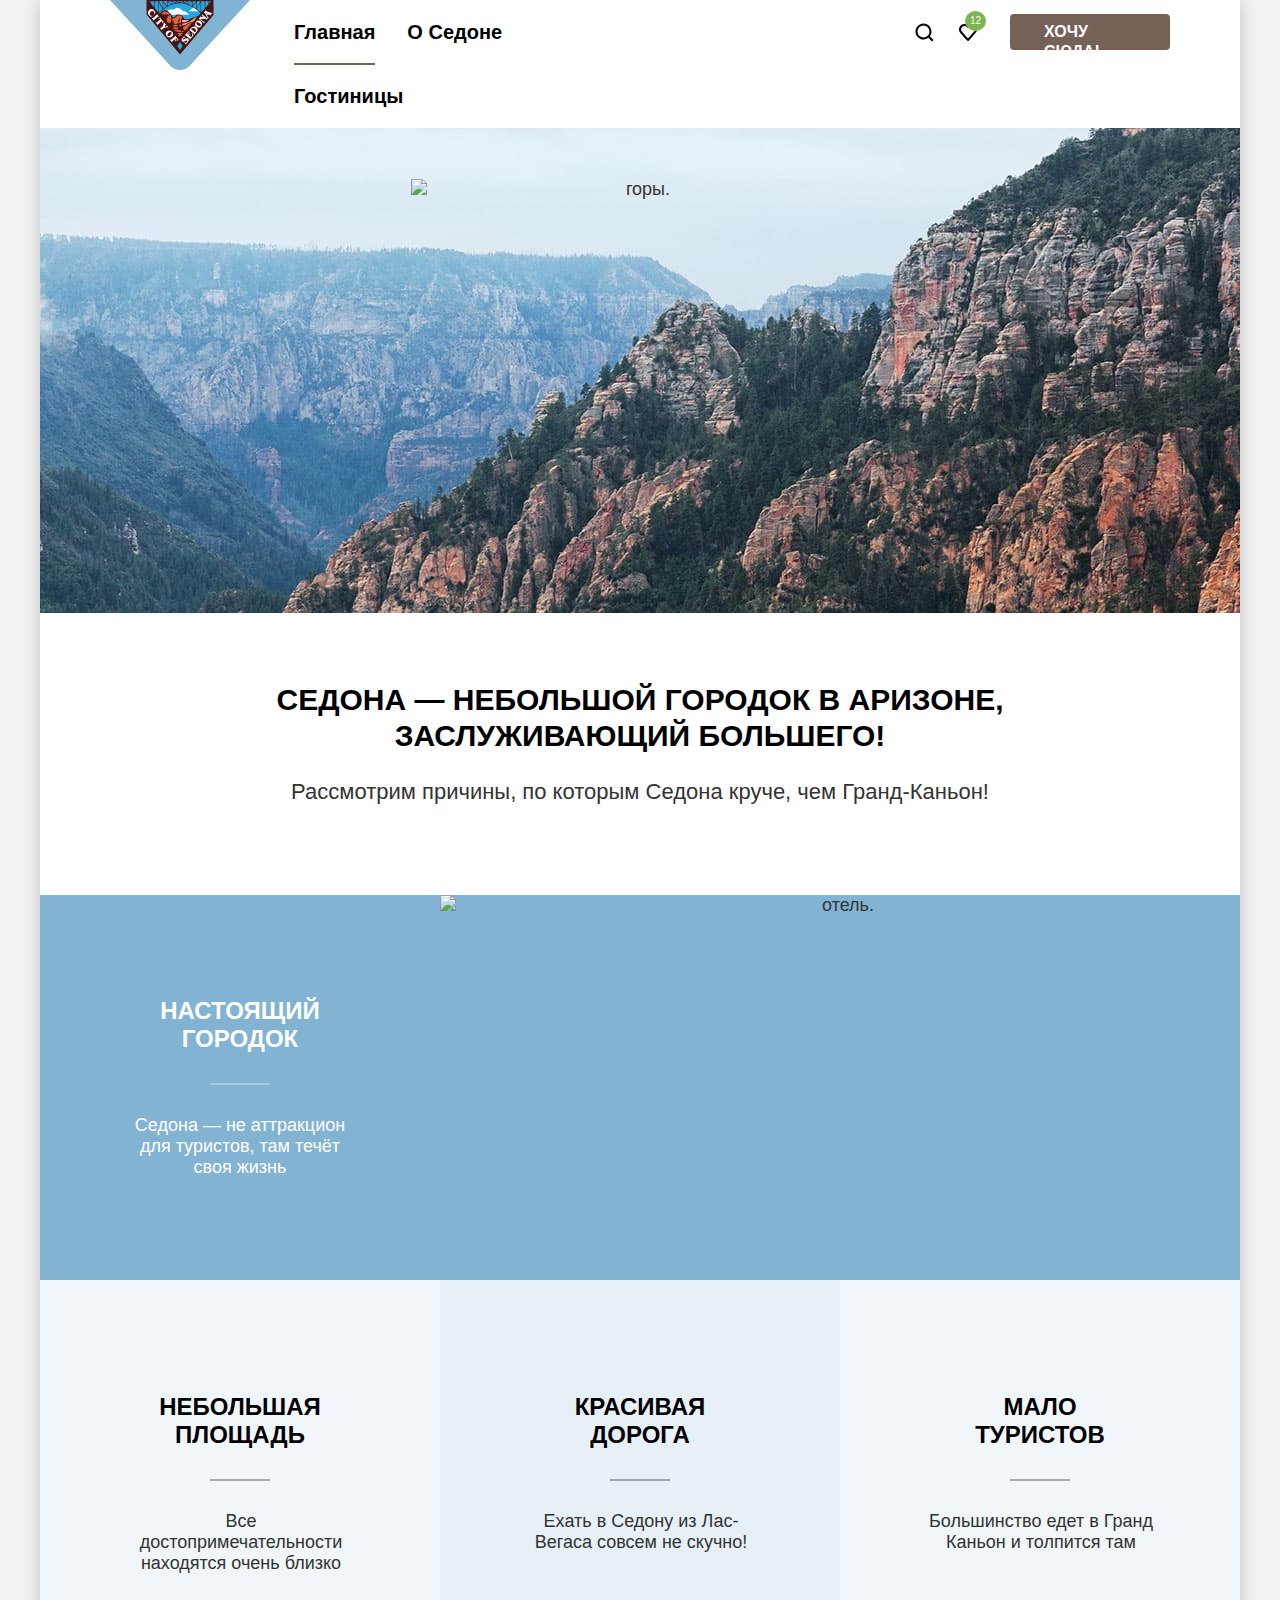
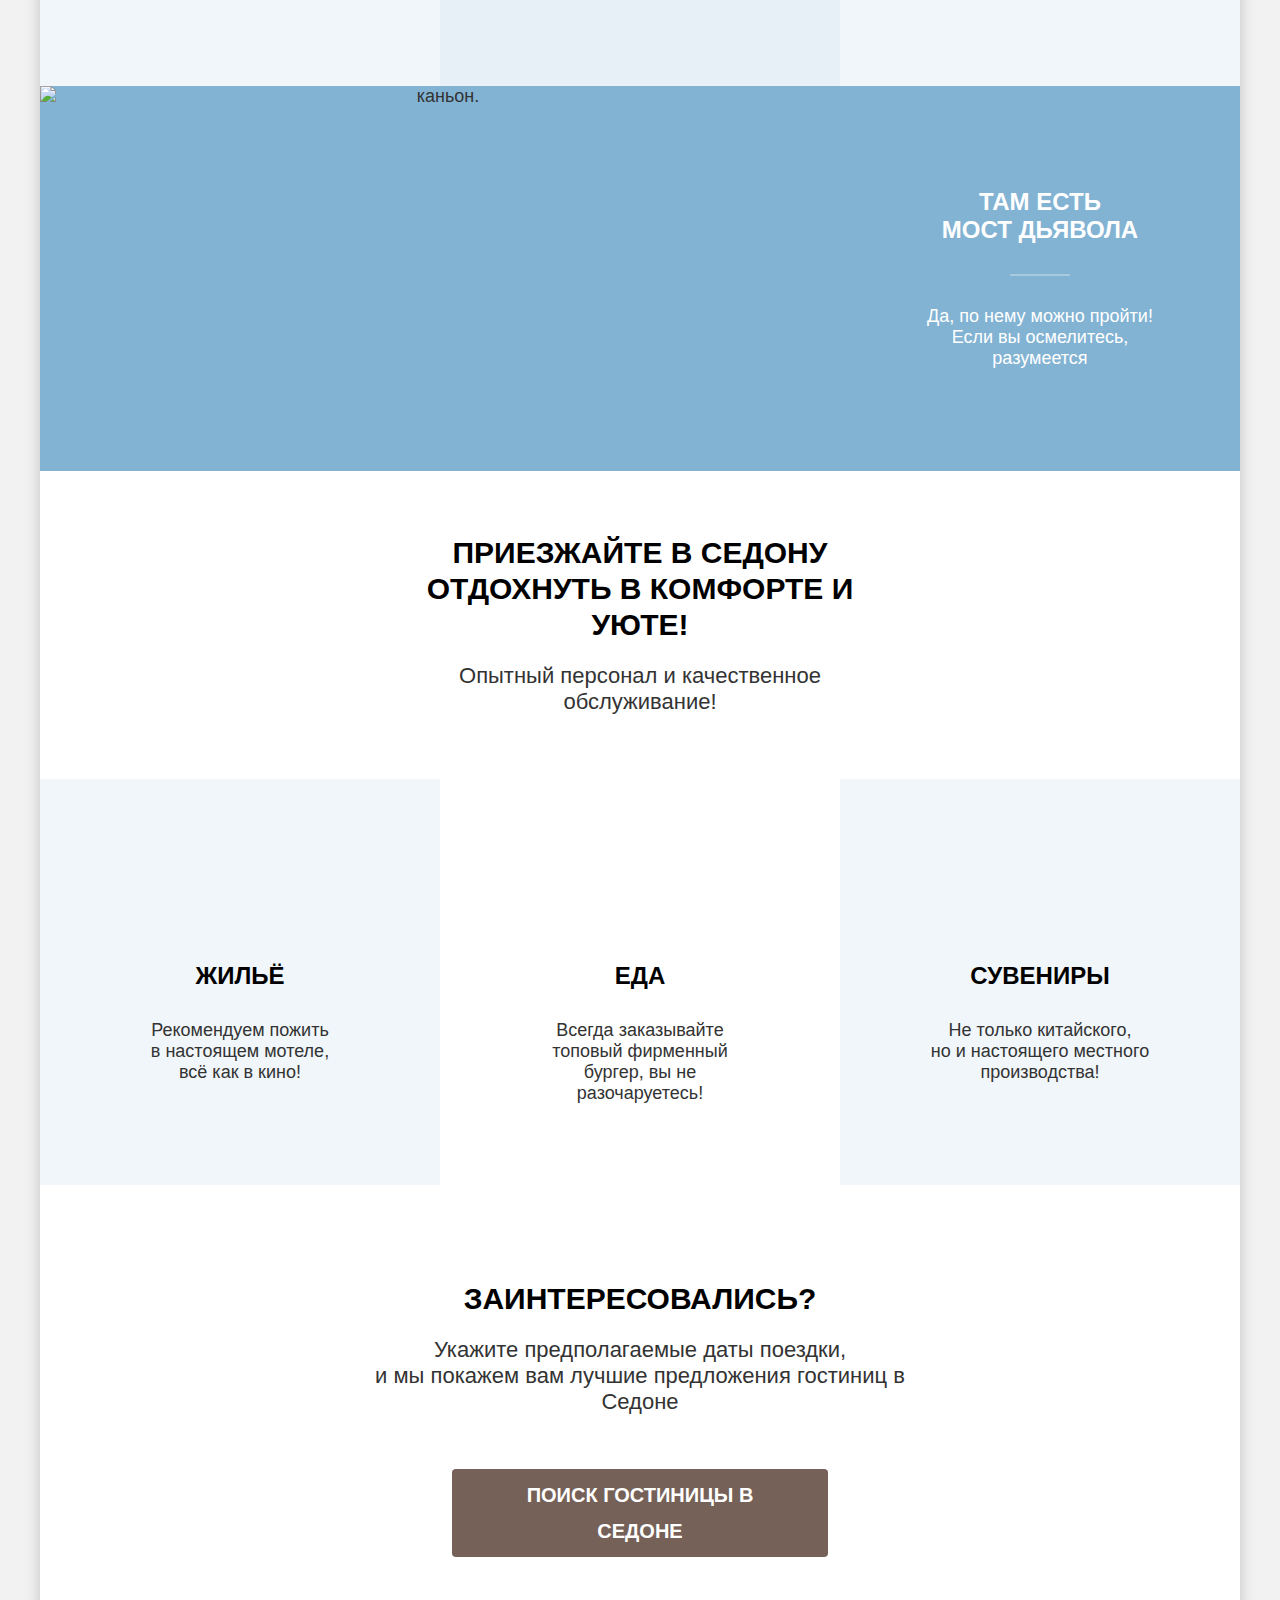
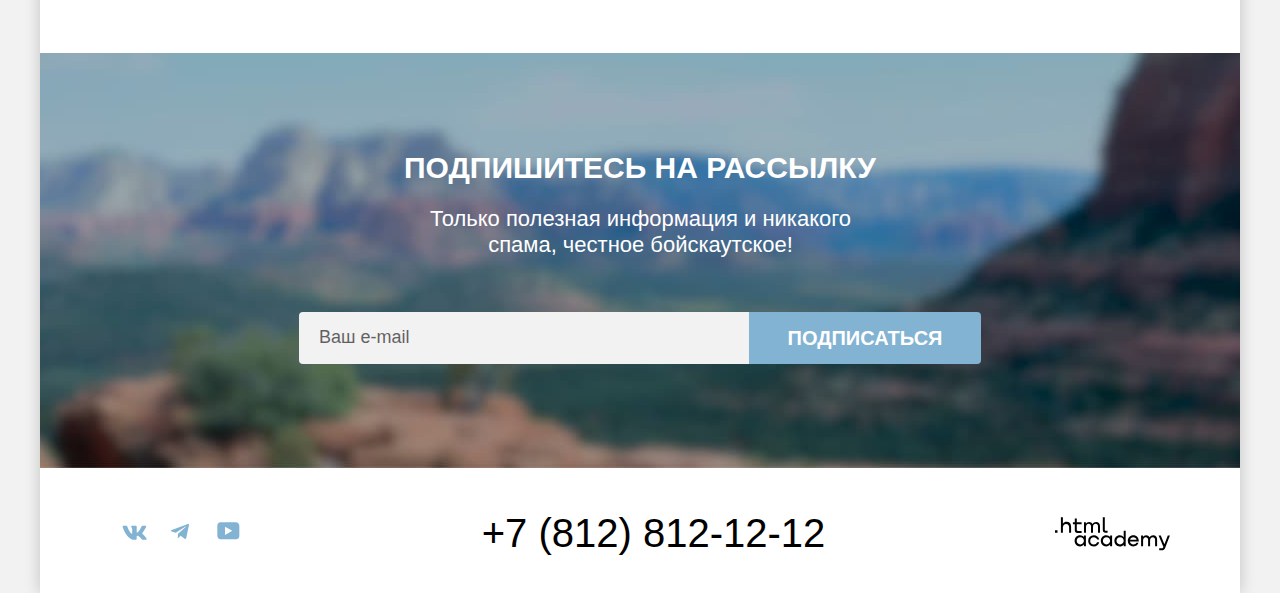
==== commit 2240ae98: "Merge pull request #13 from ViktorAziatskii/master" ====
--- a/index.html
+++ b/index.html
@@ -4,7 +4,8 @@
     <meta charset="utf-8">
     <title>Седона</title>
     <link rel="stylesheet" href="styles/styles.css">
-    <link rel="icon" href="../2275235-sedona-36/images/icons/favicon-32x32.png">
+    <link rel="icon" href="favicon.ico">
+    <link rel="icon" type="image/png" sizes="32x32" href="images/favicon-32x32.png">
   </head>
   <body>
     <div class="content">
@@ -29,7 +30,7 @@
             </li>
           </ul>
           <ul class="navigation-user">
-            <li class="navigation-items">
+            <li class="navigation-items navigation-search">
               <a class="navigation-link" href="#">
                 <span class="visually-hidden">
                 Поиск.
@@ -125,7 +126,8 @@
         <h2 class="subscribe-title"> Подпишитесь на рассылку</h2>
         <p class="subscribe-item">Только полезная информация и никакого спама, честное бойскаутское!</p>
         <form class="subscribe-form" action="https://echo.htmlacademy.ru/" method="post">
-          <input class="box" type="email" id="email-field" name="subscribe-name" placeholder="Ваш e-mail">
+          <label class="visually-hidden" for="email-field">email</label>
+          <input class="box" type="email" id="email-field" name="subscribe-name" placeholder="Ваш e-mail" required>
           <button class="button-email-btn btn" type="submit"><span class="email-btn-text">Подписаться</span></button>
         </form>
       </section>
@@ -174,17 +176,17 @@
             <h2 class="modal-title">поиск гостиницы в Седоне</h2>
             <form class="modal-reservation" action="https://echo.htmlacademy.ru/" method="post">
                 <label class="label-field" for="field-entry">Дата Заезда:</label>
-                <input class="field-date" id="field-entry" type="text" name="entry" placeholder="27 апреля 2020">
+                <input class="field-date" id="field-entry" type="text" name="entry" placeholder="дата заезда" required>
                 <span class="date-text error">Мы не можем отправить вас в прошлое.</span>
                 <label class="label-field" for="field-exit">Дата Выезда:</label>
-                <input class="field-date" id="field-exit" type="text" name="exit" placeholder="1 сентября 2023">
+                <input class="field-date" id="field-exit" type="text" name="exit" placeholder="дата выезда" required>
                 <span class="date-text">На эти даты есть свободные номера. Пока есть.</span>
                 <label class="label-field" for="big-quantity">Взрослые:</label>
                 <div class="button-modal-btn big">
                   <button class="button-minus button-quantity" type="button">
                     <svg class="minus" xmlns="http://www.w3.org/2000/svg" width="14" height="2" fill="rgba(117, 97, 87, 0.3)" viewBox="0 0 14 2"><path d="M0 0v2h14V0H0Z"/></svg>
                   </button>
-                  <input class="big-quantity quantity" id="big-quantity" type="number" name="big-quantity" value="2">
+                  <input class="big-quantity quantity" id="big-quantity" type="number" name="big-quantity" value="2" required>
                   <button class="button-plus button-quantity" type="button">
                     <svg class="plus" xmlns="http://www.w3.org/2000/svg" width="14" height="14" fill="rgba(117, 97, 87, 0.3)" viewBox="0 0 14 14"><path d="M14 6H8V0H6v6H0v2h6v6h2V8h6V6Z"/></svg>
                   </button>
@@ -202,12 +204,12 @@
                   <button class="button-minus button-quantity" type="button">
                     <svg class=" button-minus minus" xmlns="http://www.w3.org/2000/svg" width="14" height="2" fill="rgba(117, 97, 87, 0.3)" viewBox="0 0 14 2"><path d="M0 0v2h14V0H0Z"/></svg>
                   </button>
-                  <input class="children-quantity quantity" id="children-quantity" type="number" name="children-quantity" value="2">
+                  <input class="children-quantity quantity" id="children-quantity" type="number" name="children-quantity" value="2" required>
                   <button class="button-plus button-quantity" type="button">
                     <svg class="plus" xmlns="http://www.w3.org/2000/svg" width="14" height="14" fill="rgba(117, 97, 87, 0.3)" viewBox="0 0 14 14"><path d="M14 6H8V0H6v6H0v2h6v6h2V8h6V6Z"/></svg>
                   </button>
                 </div>
-                <button type="submit" class="button-modal">Найти</button>
+                <button class="button-modal" type="submit">Найти</button>
             </form>
           </section>
         </div>
--- a/styles/styles.css
+++ b/styles/styles.css
@@ -64,20 +64,52 @@
   position: relative;
 }
 
-.logo {
-  cursor: pointer;
+.logo, .logo-back {
   margin-left: 70px;
   margin-right: 28px;
   position: absolute;
   z-index: 1;
 }
 
+.logo-back:hover,
+.logo-back:focus {
+  opacity: 0.6;
+}
+
+.logo-back:active {
+  opacity: 0.3;
+}
+
 .navigation {
   display: flexbox;
   display: flex;
   flex-wrap: wrap;
       flex-wrap: wrap;
   width: 1200px;
+}
+
+.navigation-link:not(.lefthand):hover,
+.navigation-link:not(.lefthand):focus {
+  opacity: 0.6;
+}
+
+.navigation-link:not(.lefthand):active {
+  opacity: 0.3;
+}
+
+.navigation-search:hover,
+.navigation-like:hover {
+  opacity: 0.6;
+}
+
+.navigation-search:focus,
+.navigation-like:focus {
+  opacity: 0.6;
+}
+
+.navigation-search:active,
+.navigation-like:active {
+  opacity: 0.3;
 }
 
 .navigation-list {
@@ -107,7 +139,7 @@
   margin-right: 70px;
 }
 
-.navigation-user .navigation-items:nth-child(1) .navigation-link {
+.navigation-user .navigation-items:nth-child(1) {
   background-image: url("../images/icons/search.svg");
   background-repeat: no-repeat;
   background-position: center;
@@ -116,7 +148,7 @@
   padding: 22px 12px;
 }
 
-.navigation-user .navigation-items:nth-child(2) .navigation-link {
+.navigation-user .navigation-items:nth-child(2) {
   background-image: url("../images/icons/heart.svg");
   background-repeat: no-repeat;
   background-position: center;
@@ -142,6 +174,7 @@
           box-sizing: border-box;
   min-width: 100px;
   font-family: inherit;
+  cursor: default;
 }
 
 .lefthand::before {
@@ -196,10 +229,6 @@
   background-color: rgb(117 97 87 / 100%);
 }
 
-.btn:disabled {
-  background-color: rgb(229 229 229 / 100%);
-}
-
 /* меню */
 .main-container {
   flex-grow: 1;
@@ -408,16 +437,16 @@
 }
 
 .edges-features-item:nth-child(1) {
-  background-image: url("../images/icons/Advantage-icon.svg");
+  background-image: url("../images/icons/advantage-icon.svg");
   background-color: rgb(131 179 211 / 12%);
 }
 
 .food-features-item {
-  background-image: url("../images/icons/Advantage-icon1.svg");
+  background-image: url("../images/icons/advantage-icon1.svg");
 }
 
 .edges-features-item:nth-child(3) {
-  background-image: url("../images/icons/Advantage-icon-2.svg");
+  background-image: url("../images/icons/advantage-icon-2.svg");
   background-color: rgb(131 179 211 / 12%);
 }
 
@@ -476,7 +505,7 @@
 
 .subscribe {
   background-image: url("../images/background/background-1.jpg");
-  background-size: 100% auto;
+  background-size: cover;
   background-repeat: no-repeat;
   background-color: #82B3D3;
   min-height: 415px;
@@ -509,6 +538,24 @@
   flex-flow: row wrap;
           flex-flow: row wrap;
   justify-content: center;
+  margin: 0;
+  padding-bottom: 104px;
+}
+
+.box:hover {
+  background-color: rgb(230 230 230 / 100%);
+}
+
+.box:focus {
+  background-color: rgb(230 230 230 / 100%);
+  outline: 3px solid rgb(131 179 211 / 100%);
+  border: none;
+}
+
+.box:focus:not(:placeholder-shown) {
+  outline: 2px solid #000;
+  background-color: #F2F2F2;
+  border: none;
 }
 
 .box {
@@ -581,7 +628,7 @@
 
 .button-email-btn {
   width: 232px;
-  height: 52px;
+  min-height: 52px;
   padding: 8px 50px;
   border: none;
   border-radius: 0 4px 4px 0;
@@ -610,9 +657,13 @@
 }
 
 .button-email-btn:disabled,
-.accomodation-btn:disabled,
-.button:disabled {
-  background-color: rgb(229 229 229 / 100%);
+.accomodation-btn:disabled {
+  background-color: #E5E5E5;
+}
+
+.accomodation-btn-reset:disabled {
+  background-color: transparent;
+  opacity: 0.1;
 }
 
 /* подвал */
@@ -733,11 +784,6 @@
 }
 
 /* таблица */
-.variety {
-  margin: 41px 70px 70px;
-  width: 1060px;
-  height: 160px;
-}
 
 .accommodations {
   background-image: url("../images/background/background-filter.jpg");
@@ -748,6 +794,7 @@
   line-height: 23px;
   color: #fff;
   min-height: 412px;
+
 }
 
 .inner-header-title {
@@ -762,6 +809,12 @@
 .accomodations-filter {
   display: flexbox;
   display: flex;
+  margin-right: 70px;
+  margin-left: 70px;
+  width: 1060px;
+  min-height: 160px;
+  padding-top: 41px;
+  padding-bottom: 56px;
 }
 
 .accomodation-filter-list {
@@ -779,7 +832,7 @@
 
 .accomodations-filter-group {
   min-width: 151px;
-  height: 157px;
+  min-height: 157px;
   border: none;
   margin: 0;
   padding: 0;
@@ -957,7 +1010,7 @@
   box-sizing: border-box;
           box-sizing: border-box;
   width: 191px;
-  font-family: "PT Sans";
+  font-family: "PT Sans", sans-serif;
 }
 
 .accomodation-btn-reset {
@@ -986,8 +1039,7 @@
   color: #fff;
 }
 
-.accomodation-btn-reset:active,
-.accomodation-btn-reset:disabled {
+.accomodation-btn-reset:active{
   border-radius: 4px;
   color: rgb(255 255 255 / 100%);
 }
@@ -1087,6 +1139,12 @@
   outline: 3px solid rgb(131 179 211 / 100%);
 }
 
+.range-input:focus:not(:placeholder-shown) {
+  outline: 2px solid #000;
+  background-color: #F2F2F2;
+  border: none;
+}
+
 .rangle-toggle:focus {
   outline: 3px solid rgb(131 179 211 / 100%);
 }
@@ -1102,7 +1160,7 @@
   justify-content: space-between;
   width: 1060px;
   min-height: 49px;
-  margin: 52px 70px 40px;
+  margin: 49px 70px 40px;
 }
 
 .search-result .button-cards {
@@ -1212,7 +1270,6 @@
 /* список гостиниц */
 .search-result-list {
   display: grid;
-  display: grid;
   grid-template-columns: repeat(3, 340px);
   gap: 20px;
   width: 1060px;
@@ -1224,12 +1281,9 @@
 
 .search-result-item {
   display: grid;
-  display: grid;
   grid-template-rows: 212px min-content auto min-content min-content;
   grid-template-columns: 140px 140px;
   column-gap: 20px;
-     column-gap: 20px;
-          column-gap: 20px;
   border-radius: 4px;
   padding-left: 20px;
   padding-right: 20px;
@@ -1237,66 +1291,12 @@
   margin-bottom: 20px;
 }
 
-.search-result-item > *:nth-child(1) {
-  grid-row: 1;
-  grid-column: 1;
-}
-
-.search-result-item > *:nth-child(2) {
-  grid-row: 1;
-  grid-column: 3;
-}
-
-.search-result-item > *:nth-child(3) {
-  grid-row: 2;
-  grid-column: 1;
-}
-
-.search-result-item > *:nth-child(4) {
-  grid-row: 2;
-  grid-column: 3;
-}
-
-.search-result-item > *:nth-child(5) {
-  grid-row: 3;
-  grid-column: 1;
-}
-
-.search-result-item > *:nth-child(6) {
-  grid-row: 3;
-  grid-column: 3;
-}
-
-.search-result-item > *:nth-child(7) {
-  grid-row: 4;
-  grid-column: 1;
-}
-
-.search-result-item > *:nth-child(8) {
-  grid-row: 4;
-  grid-column: 3;
-}
-
-.search-result-item > *:nth-child(9) {
-  grid-row: 5;
-  grid-column: 1;
-}
-
-.search-result-item > *:nth-child(10) {
-  grid-row: 5;
-  grid-column: 3;
-}
-
 .search-result-card {
-  grid-column: 1;
-  -ms-grid-column-span: 2;
   grid-column: 1 / 3;
 }
 
 .search-result-hotel {
   width: 300px;
-  grid-column: 1;
-  -ms-grid-column-span: 2;
   grid-column: 1 / 3;
   margin-top: 16px;
   margin-bottom: 0;
@@ -1309,8 +1309,6 @@
 .search-result-desc,
 .button-search-result,
 .stars {
-  grid-column: 1;
-  -ms-grid-column-span: 1;
   grid-column: 1 / 2;
   margin-top: 16px;
   margin-bottom: 0;
@@ -1320,8 +1318,6 @@
 .button,
 .button-pressed,
 .rating-text {
-  grid-column: 2;
-  -ms-grid-column-span: 1;
   grid-column: 2/3;
   margin-top: 16px;
   margin-bottom: 0;
@@ -1347,7 +1343,6 @@
   text-transform: uppercase;
   background-color: #756157;
   text-decoration: none;
-
 }
 
 .button {
@@ -1374,7 +1369,7 @@
   color: #fff;
   background-color: #7DB54F;
   text-transform: uppercase;
-  font-family: ;
+  font-family: "PT Sans", sans-serif;
 }
 
 .button-pressed:hover,
@@ -1384,10 +1379,6 @@
 
 .button-pressed:active {
   background-color: rgb(125 181 79 / 100%);
-}
-
-.button-pressed:disabled {
-  background-color: rgb(229 229 229 / 100%);
 }
 
 .rating-text {
@@ -1591,7 +1582,6 @@
   background-position: center;
   cursor: pointer;
   border-radius: 50%;
-
 }
 
 .modal-close-button:hover {
@@ -1644,14 +1634,6 @@
   opacity: 0.6;
 }
 
-.field-date:input-placeholder {
-  opacity: 0.6;
-}
-
-.field-date:placeholder-shown {
-  opacity: 0.6;
-}
-
 .field-date:hover {
   background-color: rgb(230 230 230 / 100%);
 }
@@ -1669,17 +1651,6 @@
 
 .field-date:invalid {
   color: rgb(248 10 10);
-  background-color: rgb(0 0 0 / 30%);
-  outline: 2px solid rgb(0 0 0 / 30%);
-}
-
-.field-date:focus:not(:placeholder-shown) {
-  outline: 2px solid #000;
-  background-color: #F2F2F2;
-}
-
-.field-date:focus:not(:input-placeholder) {
-  outline: 2px solid #000;
   background-color: #F2F2F2;
 }
 
@@ -1814,29 +1785,29 @@
 }
 
 .minus {
-  width: 20px;
-  height: 20px;
-  padding: 14px 10px;
+  padding: 9px 3px;
 }
 
 .plus {
-  width: 20px;
-  height: 20px;
-  padding: 14px 10px;
-}
-
-.button-quantity:hover .plus,
-.button-quantity:hover .minus{
+  padding: 3px;
+}
+
+.plus:hover,
+.minus:hover {
   fill: #000;
 }
 
 .button-quantity:focus .plus,
 .button-quantity:focus .minus,
 .button-quantity:focus {
-  fill: #000;
-  outline: 3px solid #82B3D3;
-  border-radius: 4px;
-  z-index: 1;
+fill: #000;
+outline: 3px solid #82B3D3;
+border-radius: 4px;
+z-index: 1;
+}
+
+.button-quantity:focus {
+  outline: none;
 }
 
 .button-quantity:active .plus,
@@ -1847,7 +1818,7 @@
 }
 
 .quantity {
-  min-width: 11px;
+  width: 11px;
   height: 20px;
   font-weight: 700;
   border: none;
@@ -1890,6 +1861,10 @@
   background-color: rgb(104 162 202 / 100%);
 }
 
+.button-modal:disabled {
+  background-color: #E5E5E5;
+}
+
 .children-quantity::-webkit-outer-spin-button,
 .children-quantity::-webkit-inner-spin-button,
 .big-quantity::-webkit-outer-spin-button,
